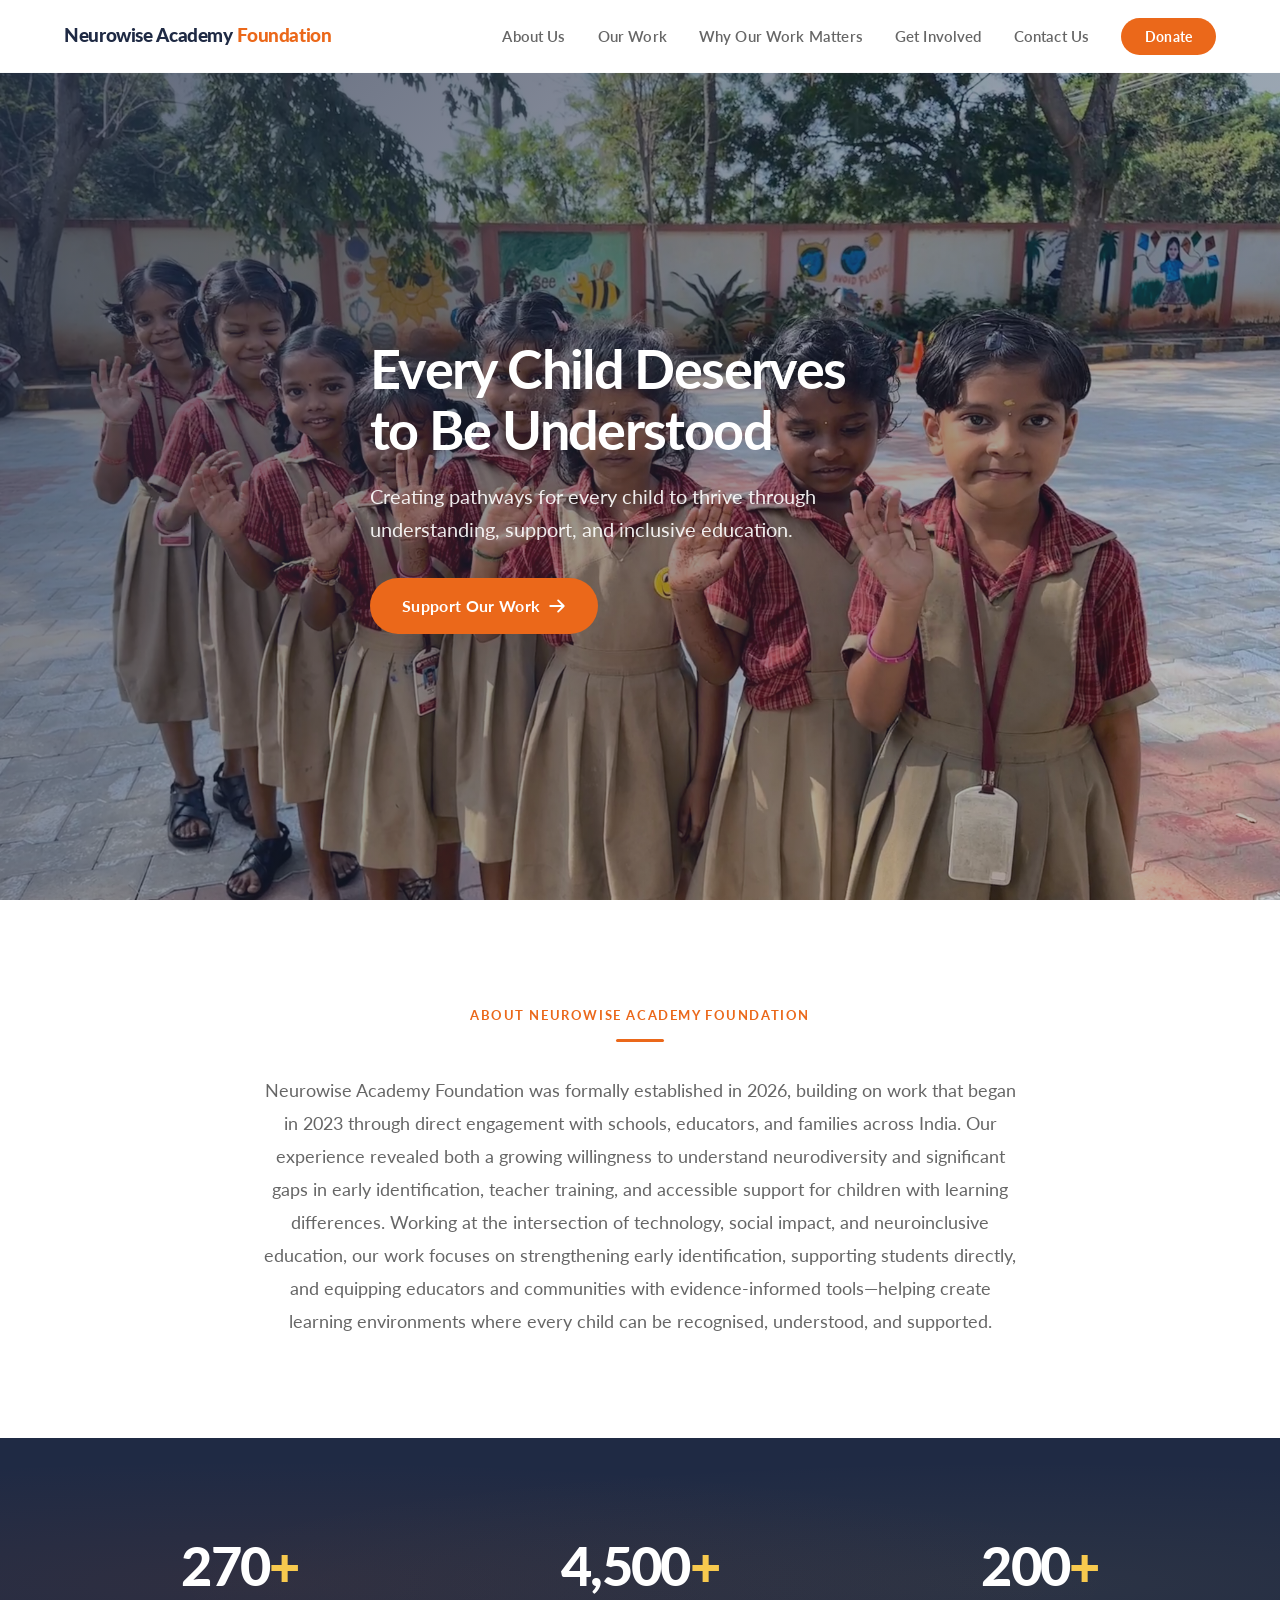
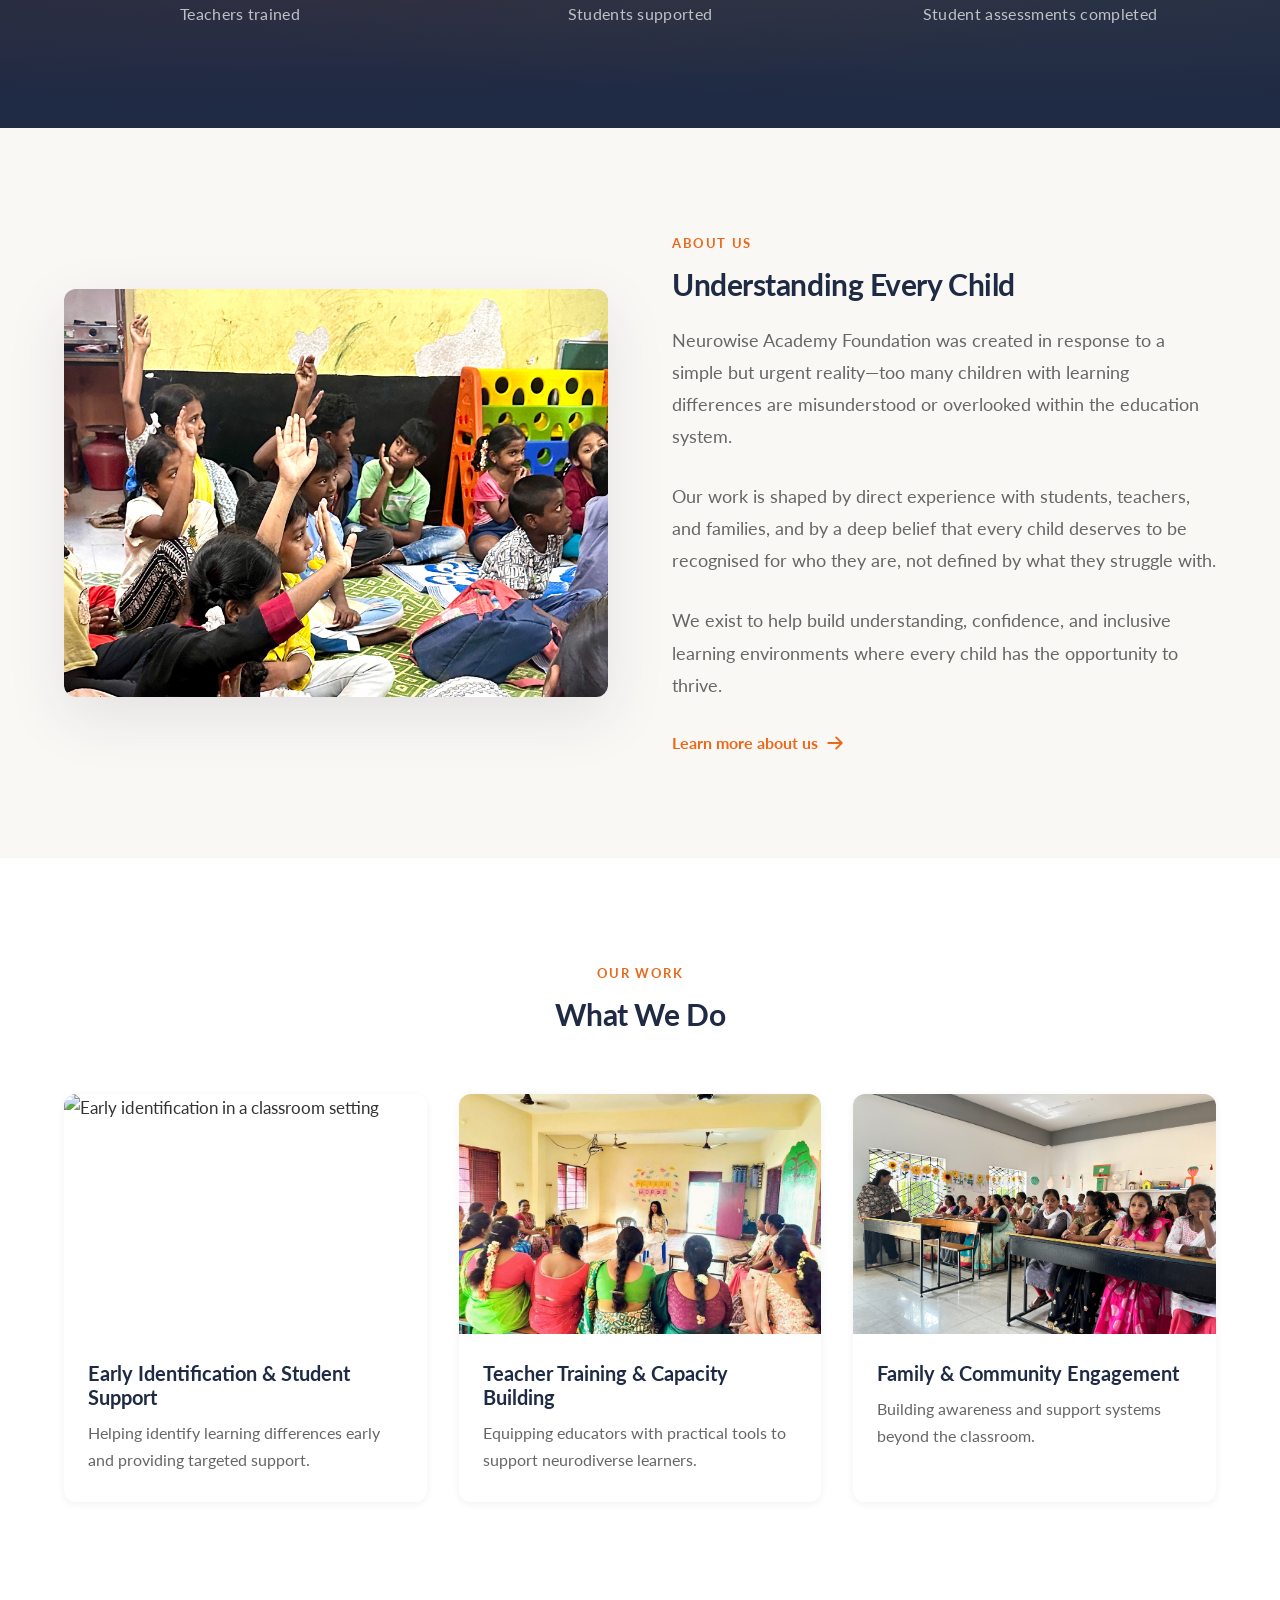
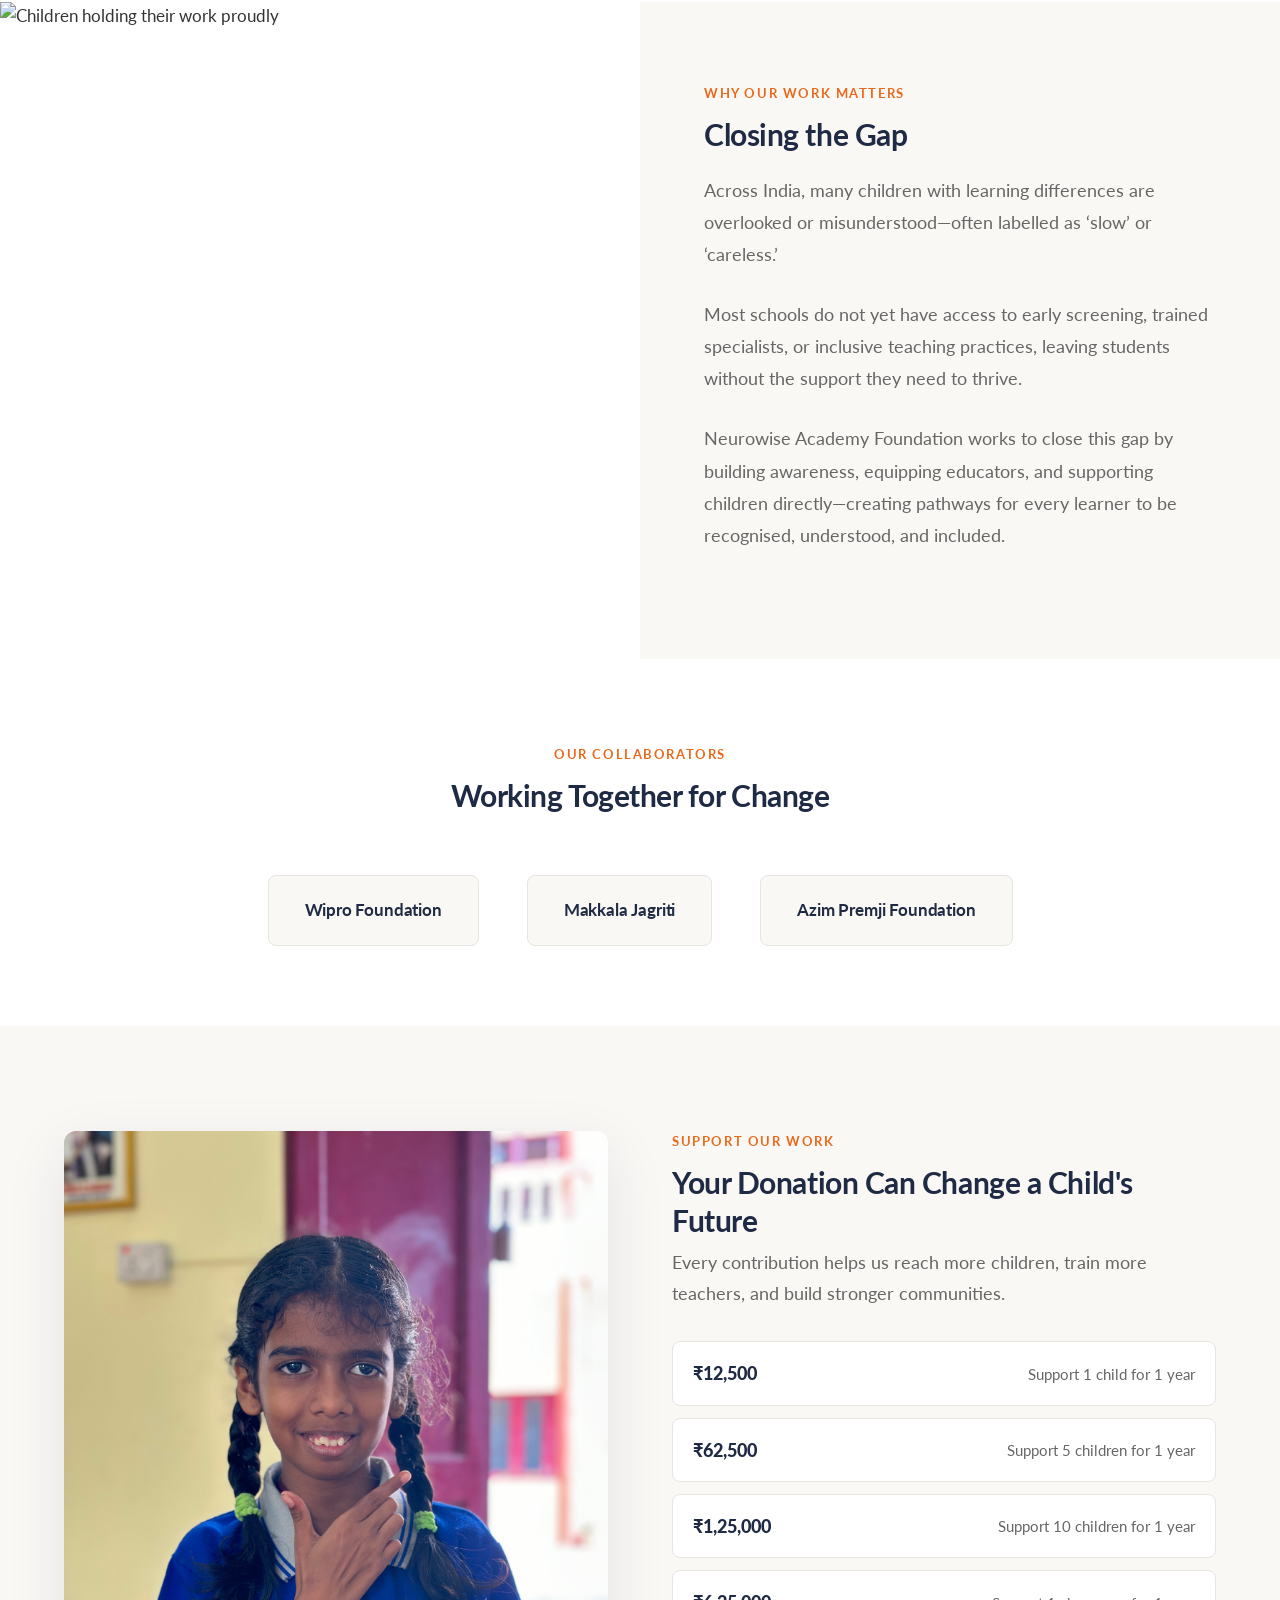
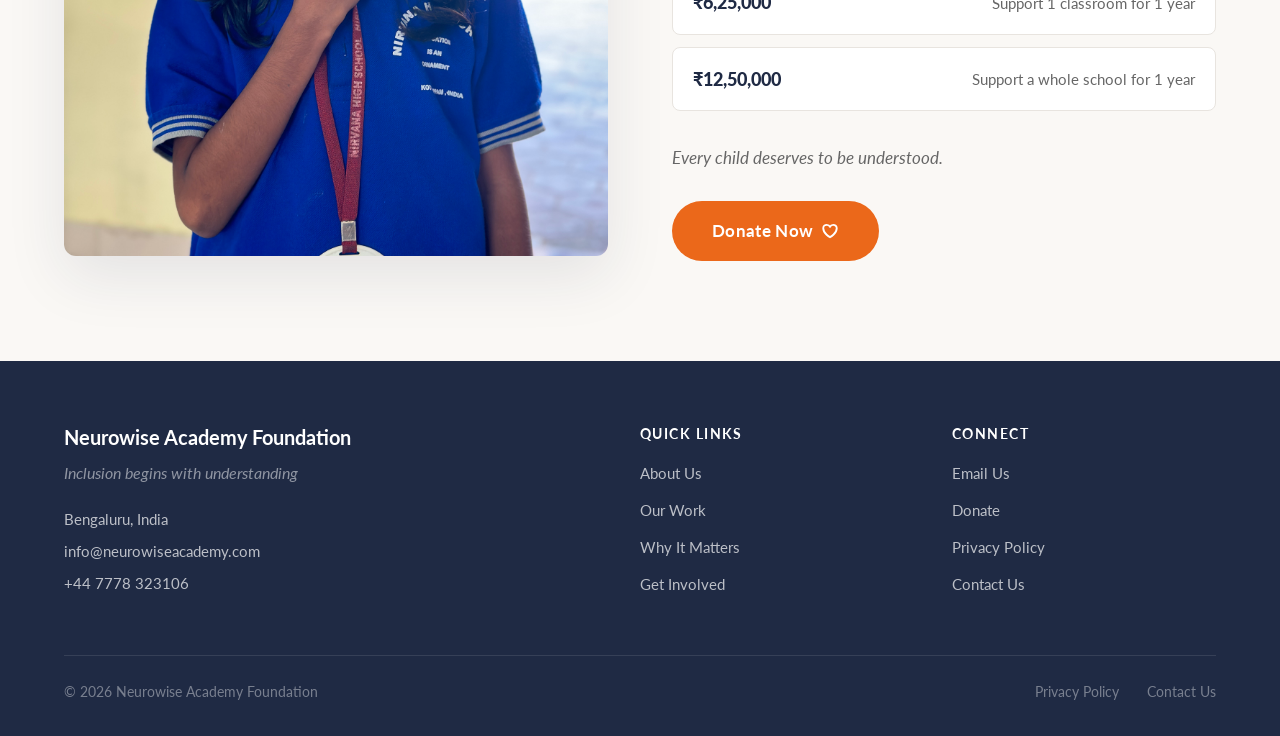
==== index.html @ 4b3bfa68 "Replace Next.js with plain HTML/CSS/JS website Complete rebuild with static HTML, responsive design," ====
<!DOCTYPE html>
<html lang="en">
<head>
  <meta charset="UTF-8">
  <meta name="viewport" content="width=device-width, initial-scale=1.0">
  <title>Neurowise Academy Foundation — Every Child Deserves to Be Understood</title>
  <meta name="description" content="Neurowise Academy Foundation works at the intersection of technology, social impact, and neuroinclusive education to support neurodivergent learners in India.">
  <link rel="preconnect" href="https://fonts.googleapis.com">
  <link rel="preconnect" href="https://fonts.gstatic.com" crossorigin>
  <link href="https://fonts.googleapis.com/css2?family=Lato:ital,wght@0,300;0,400;0,700;0,900;1,400&display=swap" rel="stylesheet">
  <link rel="stylesheet" href="styles.css">
</head>
<body>

  <!-- NAVIGATION -->
  <nav class="navbar">
    <div class="container">
      <a href="index.html" class="nav-logo">Neurowise Academy <span>Foundation</span></a>
      <ul class="nav-links">
        <li><a href="about.html">About Us</a></li>
        <li><a href="#our-work">Our Work</a></li>
        <li><a href="#why-matters">Why Our Work Matters</a></li>
        <li><a href="#support">Get Involved</a></li>
        <li><a href="#footer">Contact Us</a></li>
        <li><a href="#support" class="nav-donate">Donate</a></li>
      </ul>
      <button class="nav-toggle" aria-label="Toggle menu">
        <span></span>
        <span></span>
        <span></span>
      </button>
    </div>
  </nav>

  <!-- MOBILE MENU -->
  <div class="mobile-menu">
    <a href="about.html">About Us</a>
    <a href="#our-work">Our Work</a>
    <a href="#why-matters">Why Our Work Matters</a>
    <a href="#support">Get Involved</a>
    <a href="#footer">Contact Us</a>
    <a href="#support" class="nav-donate">Donate</a>
  </div>

  <!-- HERO -->
  <section class="hero">
    <div class="hero-bg">
      <img src="images/hero-nirvana-school-wave.jpg" alt="Children at Nirvana School waving">
    </div>
    <div class="hero-overlay"></div>
    <div class="hero-content container">
      <h1>Every Child Deserves<br>to Be Understood</h1>
      <p>Creating pathways for every child to thrive through understanding, support, and inclusive education.</p>
      <a href="#support" class="hero-cta">
        Support Our Work
        <svg xmlns="http://www.w3.org/2000/svg" fill="none" viewBox="0 0 24 24" stroke-width="2.5" stroke="currentColor"><path stroke-linecap="round" stroke-linejoin="round" d="M13.5 4.5L21 12m0 0l-7.5 7.5M21 12H3"/></svg>
      </a>
    </div>
  </section>

  <!-- INTRO -->
  <section class="intro">
    <div class="container reveal">
      <span class="section-label">About Neurowise Academy Foundation</span>
      <div class="intro-line"></div>
      <p class="section-text">Neurowise Academy Foundation was formally established in 2026, building on work that began in 2023 through direct engagement with schools, educators, and families across India. Our experience revealed both a growing willingness to understand neurodiversity and significant gaps in early identification, teacher training, and accessible support for children with learning differences. Working at the intersection of technology, social impact, and neuroinclusive education, our work focuses on strengthening early identification, supporting students directly, and equipping educators and communities with evidence-informed tools&mdash;helping create learning environments where every child can be recognised, understood, and supported.</p>
    </div>
  </section>

  <!-- IMPACT STATS -->
  <section class="impact">
    <div class="container">
      <div class="impact-grid">
        <div class="impact-stat reveal">
          <div class="impact-number"><span class="counter" data-target="270">0</span><span class="counter-suffix">+</span></div>
          <div class="impact-label">Teachers trained</div>
        </div>
        <div class="impact-stat reveal reveal-delay-1">
          <div class="impact-number"><span class="counter" data-target="4500">0</span><span class="counter-suffix">+</span></div>
          <div class="impact-label">Students supported</div>
        </div>
        <div class="impact-stat reveal reveal-delay-2">
          <div class="impact-number"><span class="counter" data-target="200">0</span><span class="counter-suffix">+</span></div>
          <div class="impact-label">Student assessments completed</div>
        </div>
      </div>
    </div>
  </section>

  <!-- ABOUT US -->
  <section class="about-split" id="about">
    <div class="container">
      <div class="about-grid">
        <div class="about-image reveal">
          <img src="images/about-us-teacher-student.jpg" alt="Teacher working with a student">
        </div>
        <div class="about-text reveal reveal-delay-1">
          <span class="section-label">About Us</span>
          <h2 class="section-title">Understanding Every Child</h2>
          <p class="section-text">Neurowise Academy Foundation was created in response to a simple but urgent reality&mdash;too many children with learning differences are misunderstood or overlooked within the education system.</p>
          <p class="section-text">Our work is shaped by direct experience with students, teachers, and families, and by a deep belief that every child deserves to be recognised for who they are, not defined by what they struggle with.</p>
          <p class="section-text">We exist to help build understanding, confidence, and inclusive learning environments where every child has the opportunity to thrive.</p>
          <a href="about.html" class="btn-secondary">
            Learn more about us
            <svg xmlns="http://www.w3.org/2000/svg" fill="none" viewBox="0 0 24 24" stroke-width="2.5" stroke="currentColor"><path stroke-linecap="round" stroke-linejoin="round" d="M13.5 4.5L21 12m0 0l-7.5 7.5M21 12H3"/></svg>
          </a>
        </div>
      </div>
    </div>
  </section>

  <!-- OUR WORK -->
  <section class="our-work" id="our-work">
    <div class="container">
      <div class="section-header reveal">
        <span class="section-label">Our Work</span>
        <h2 class="section-title">What We Do</h2>
      </div>
      <div class="work-grid">
        <div class="work-card reveal">
          <div class="work-card-image">
            <img src="images/early-identification-classroom.jpg" alt="Early identification in a classroom setting">
          </div>
          <div class="work-card-body">
            <h3>Early Identification &amp; Student Support</h3>
            <p>Helping identify learning differences early and providing targeted support.</p>
          </div>
        </div>
        <div class="work-card reveal reveal-delay-1">
          <div class="work-card-image">
            <img src="images/teacher-training-session.jpg" alt="Teacher training session">
          </div>
          <div class="work-card-body">
            <h3>Teacher Training &amp; Capacity Building</h3>
            <p>Equipping educators with practical tools to support neurodiverse learners.</p>
          </div>
        </div>
        <div class="work-card reveal reveal-delay-2">
          <div class="work-card-image">
            <img src="images/community-engagement-parents.jpg" alt="Community engagement with parents">
          </div>
          <div class="work-card-body">
            <h3>Family &amp; Community Engagement</h3>
            <p>Building awareness and support systems beyond the classroom.</p>
          </div>
        </div>
      </div>
    </div>
  </section>

  <!-- WHY OUR WORK MATTERS -->
  <section class="why-matters" id="why-matters">
    <div class="why-matters-inner">
      <div class="why-matters-image reveal">
        <img src="images/children-holding-work.JPG" alt="Children holding their work proudly">
      </div>
      <div class="why-matters-content reveal reveal-delay-1">
        <span class="section-label">Why Our Work Matters</span>
        <h2 class="section-title">Closing the Gap</h2>
        <p class="section-text">Across India, many children with learning differences are overlooked or misunderstood&mdash;often labelled as &lsquo;slow&rsquo; or &lsquo;careless.&rsquo;</p>
        <p class="section-text">Most schools do not yet have access to early screening, trained specialists, or inclusive teaching practices, leaving students without the support they need to thrive.</p>
        <p class="section-text">Neurowise Academy Foundation works to close this gap by building awareness, equipping educators, and supporting children directly&mdash;creating pathways for every learner to be recognised, understood, and included.</p>
      </div>
    </div>
  </section>

  <!-- COLLABORATORS -->
  <section class="collaborators">
    <div class="container">
      <div class="section-header reveal">
        <span class="section-label">Our Collaborators</span>
        <h2 class="section-title">Working Together for Change</h2>
      </div>
      <div class="collab-grid reveal">
        <div class="collab-item">Wipro Foundation</div>
        <div class="collab-item">Makkala Jagriti</div>
        <div class="collab-item">Azim Premji Foundation</div>
      </div>
    </div>
  </section>

  <!-- SUPPORT / DONATE -->
  <section class="support" id="support">
    <div class="container">
      <div class="support-grid">
        <div class="support-image reveal">
          <img src="images/smiling-child-portrait.jpg" alt="Smiling child portrait">
        </div>
        <div class="support-content reveal reveal-delay-1">
          <span class="section-label">Support Our Work</span>
          <h2 class="section-title">Your Donation Can Change a Child's Future</h2>
          <p class="support-intro">Every contribution helps us reach more children, train more teachers, and build stronger communities.</p>
          <div class="donation-tiers">
            <div class="tier">
              <span class="tier-amount">&#8377;12,500</span>
              <span class="tier-desc">Support 1 child for 1 year</span>
            </div>
            <div class="tier">
              <span class="tier-amount">&#8377;62,500</span>
              <span class="tier-desc">Support 5 children for 1 year</span>
            </div>
            <div class="tier">
              <span class="tier-amount">&#8377;1,25,000</span>
              <span class="tier-desc">Support 10 children for 1 year</span>
            </div>
            <div class="tier">
              <span class="tier-amount">&#8377;6,25,000</span>
              <span class="tier-desc">Support 1 classroom for 1 year</span>
            </div>
            <div class="tier">
              <span class="tier-amount">&#8377;12,50,000</span>
              <span class="tier-desc">Support a whole school for 1 year</span>
            </div>
          </div>
          <p class="support-tagline">Every child deserves to be understood.</p>
          <a href="#" class="btn-donate">
            Donate Now
            <svg xmlns="http://www.w3.org/2000/svg" fill="none" viewBox="0 0 24 24" stroke-width="2.5" stroke="currentColor" width="18" height="18"><path stroke-linecap="round" stroke-linejoin="round" d="M21 8.25c0-2.485-2.099-4.5-4.688-4.5-1.935 0-3.597 1.126-4.312 2.733-.715-1.607-2.377-2.733-4.313-2.733C5.1 3.75 3 5.765 3 8.25c0 7.22 9 12 9 12s9-4.78 9-12z"/></svg>
          </a>
        </div>
      </div>
    </div>
  </section>

  <!-- FOOTER -->
  <footer class="footer" id="footer">
    <div class="container">
      <div class="footer-grid">
        <div class="footer-brand">
          <h3>Neurowise Academy Foundation</h3>
          <p class="footer-tagline">Inclusion begins with understanding</p>
          <div class="footer-contact">
            <p>Bengaluru, India</p>
            <p><a href="mailto:info@neurowiseacademy.com">info@neurowiseacademy.com</a></p>
            <p><a href="tel:+447778323106">+44 7778 323106</a></p>
          </div>
        </div>
        <div>
          <h4 class="footer-heading">Quick Links</h4>
          <ul class="footer-links">
            <li><a href="about.html">About Us</a></li>
            <li><a href="#our-work">Our Work</a></li>
            <li><a href="#why-matters">Why It Matters</a></li>
            <li><a href="#support">Get Involved</a></li>
          </ul>
        </div>
        <div>
          <h4 class="footer-heading">Connect</h4>
          <ul class="footer-links">
            <li><a href="mailto:info@neurowiseacademy.com">Email Us</a></li>
            <li><a href="#support">Donate</a></li>
            <li><a href="#">Privacy Policy</a></li>
            <li><a href="#footer">Contact Us</a></li>
          </ul>
        </div>
      </div>
      <div class="footer-bottom">
        <span>&copy; 2026 Neurowise Academy Foundation</span>
        <div class="footer-legal">
          <a href="#">Privacy Policy</a>
          <a href="#footer">Contact Us</a>
        </div>
      </div>
    </div>
  </footer>

  <script src="script.js"></script>
</body>
</html>
---- styles.css ----
/* ===== RESET & BASE ===== */
*, *::before, *::after {
  margin: 0;
  padding: 0;
  box-sizing: border-box;
}

:root {
  --orange: #eb681a;
  --orange-hover: #d45a10;
  --gold: #f7c94e;
  --navy: #1f2a44;
  --text: #333333;
  --text-light: #666666;
  --bg: #ffffff;
  --bg-warm: #faf8f5;
  --bg-navy: #1f2a44;
  --border: #e8e4df;
  --shadow-sm: 0 2px 8px rgba(31, 42, 68, 0.06);
  --shadow-md: 0 8px 30px rgba(31, 42, 68, 0.08);
  --shadow-lg: 0 20px 60px rgba(31, 42, 68, 0.1);
  --radius: 12px;
  --radius-sm: 8px;
  --transition: 0.3s cubic-bezier(0.4, 0, 0.2, 1);
}

html {
  scroll-behavior: smooth;
  font-size: 17px;
}

body {
  font-family: 'Lato', sans-serif;
  color: var(--text);
  background: var(--bg);
  line-height: 1.7;
  overflow-x: hidden;
  -webkit-font-smoothing: antialiased;
}

img {
  max-width: 100%;
  height: auto;
  display: block;
}

a {
  color: inherit;
  text-decoration: none;
}

h1, h2, h3, h4 {
  line-height: 1.25;
  font-weight: 700;
  color: var(--navy);
}

h1 { font-size: 2.6rem; letter-spacing: -0.02em; }
h2 { font-size: 1.76rem; letter-spacing: -0.015em; }
h3 { font-size: 1.24rem; }

.container {
  max-width: 1200px;
  margin: 0 auto;
  padding: 0 24px;
}

/* ===== REVEAL ANIMATIONS ===== */
.reveal {
  opacity: 0;
  transform: translateY(32px);
  transition: opacity 0.7s cubic-bezier(0.4, 0, 0.2, 1), transform 0.7s cubic-bezier(0.4, 0, 0.2, 1);
}

.reveal.visible {
  opacity: 1;
  transform: translateY(0);
}

.reveal-delay-1 { transition-delay: 0.1s; }
.reveal-delay-2 { transition-delay: 0.2s; }
.reveal-delay-3 { transition-delay: 0.3s; }

/* ===== NAVIGATION ===== */
.navbar {
  position: fixed;
  top: 0;
  left: 0;
  right: 0;
  z-index: 1000;
  background: rgba(255, 255, 255, 0.95);
  backdrop-filter: blur(12px);
  -webkit-backdrop-filter: blur(12px);
  border-bottom: 1px solid transparent;
  transition: border-color var(--transition), box-shadow var(--transition);
}

.navbar.scrolled {
  border-bottom-color: var(--border);
  box-shadow: var(--shadow-sm);
}

.navbar .container {
  display: flex;
  align-items: center;
  justify-content: space-between;
  height: 72px;
}

.nav-logo {
  font-size: 1.1rem;
  font-weight: 900;
  color: var(--navy);
  letter-spacing: -0.02em;
  white-space: nowrap;
}

.nav-logo span {
  color: var(--orange);
}

.nav-links {
  display: flex;
  align-items: center;
  gap: 32px;
  list-style: none;
}

.nav-links a {
  font-size: 0.88rem;
  font-weight: 600;
  color: var(--text-light);
  transition: color var(--transition);
  position: relative;
  letter-spacing: 0.01em;
}

.nav-links a::after {
  content: '';
  position: absolute;
  bottom: -4px;
  left: 0;
  width: 0;
  height: 2px;
  background: var(--orange);
  transition: width var(--transition);
}

.nav-links a:hover {
  color: var(--navy);
}

.nav-links a:hover::after {
  width: 100%;
}

.nav-donate {
  background: var(--orange);
  color: #fff !important;
  padding: 10px 24px;
  border-radius: 50px;
  font-weight: 700 !important;
  font-size: 0.85rem !important;
  letter-spacing: 0.03em;
  transition: background var(--transition), transform var(--transition) !important;
}

.nav-donate:hover {
  background: var(--orange-hover);
  transform: translateY(-1px);
  color: #fff !important;
}

.nav-donate::after {
  display: none !important;
}

/* Mobile menu button */
.nav-toggle {
  display: none;
  background: none;
  border: none;
  cursor: pointer;
  padding: 8px;
  flex-direction: column;
  gap: 5px;
}

.nav-toggle span {
  display: block;
  width: 24px;
  height: 2px;
  background: var(--navy);
  border-radius: 2px;
  transition: transform var(--transition), opacity var(--transition);
}

.nav-toggle.active span:nth-child(1) {
  transform: rotate(45deg) translate(5px, 5px);
}

.nav-toggle.active span:nth-child(2) {
  opacity: 0;
}

.nav-toggle.active span:nth-child(3) {
  transform: rotate(-45deg) translate(5px, -5px);
}

/* ===== HERO SECTION ===== */
.hero {
  position: relative;
  height: 92vh;
  min-height: 560px;
  max-height: 900px;
  display: flex;
  align-items: center;
  overflow: hidden;
  margin-top: 72px;
}

.hero-bg {
  position: absolute;
  inset: 0;
  z-index: 0;
}

.hero-bg img {
  width: 100%;
  height: 100%;
  object-fit: cover;
}

.hero-overlay {
  position: absolute;
  inset: 0;
  background: linear-gradient(
    135deg,
    rgba(31, 42, 68, 0.72) 0%,
    rgba(31, 42, 68, 0.45) 50%,
    rgba(31, 42, 68, 0.25) 100%
  );
  z-index: 1;
}

.hero-content {
  position: relative;
  z-index: 2;
  max-width: 680px;
  padding-left: 24px;
}

.hero-content h1 {
  color: #fff;
  font-size: 3.2rem;
  line-height: 1.12;
  margin-bottom: 20px;
  letter-spacing: -0.03em;
}

.hero-content p {
  color: rgba(255, 255, 255, 0.9);
  font-size: 1.18rem;
  line-height: 1.65;
  max-width: 540px;
  margin-bottom: 32px;
}

.hero-cta {
  display: inline-flex;
  align-items: center;
  gap: 8px;
  background: var(--orange);
  color: #fff;
  padding: 14px 32px;
  border-radius: 50px;
  font-weight: 700;
  font-size: 0.95rem;
  letter-spacing: 0.02em;
  transition: background var(--transition), transform var(--transition);
}

.hero-cta:hover {
  background: var(--orange-hover);
  transform: translateY(-2px);
}

.hero-cta svg {
  width: 18px;
  height: 18px;
  transition: transform var(--transition);
}

.hero-cta:hover svg {
  transform: translateX(3px);
}

/* ===== PAGE HERO (About etc.) ===== */
.page-hero {
  margin-top: 72px;
  padding: 100px 0 80px;
  background: var(--bg-warm);
  text-align: center;
  position: relative;
  overflow: hidden;
}

.page-hero::before {
  content: '';
  position: absolute;
  top: -50%;
  right: -20%;
  width: 600px;
  height: 600px;
  border-radius: 50%;
  background: radial-gradient(circle, rgba(235, 104, 26, 0.04) 0%, transparent 70%);
  pointer-events: none;
}

.page-hero h1 {
  margin-bottom: 16px;
}

.page-hero p {
  max-width: 640px;
  margin: 0 auto;
  color: var(--text-light);
  font-size: 1.12rem;
  line-height: 1.7;
}

/* ===== SECTION STYLES ===== */
section {
  padding: 100px 0;
}

.section-label {
  display: inline-block;
  font-size: 0.78rem;
  font-weight: 700;
  letter-spacing: 0.12em;
  text-transform: uppercase;
  color: var(--orange);
  margin-bottom: 12px;
}

.section-title {
  margin-bottom: 20px;
}

.section-text {
  color: var(--text-light);
  font-size: 1.05rem;
  line-height: 1.8;
  max-width: 680px;
}

.section-text.centered {
  margin: 0 auto;
  text-align: center;
}

.section-header {
  text-align: center;
  margin-bottom: 60px;
}

/* ===== INTRO SECTION ===== */
.intro {
  background: var(--bg);
}

.intro .container {
  max-width: 800px;
  text-align: center;
}

.intro .section-text {
  max-width: 800px;
  margin: 0 auto;
  font-size: 1.08rem;
}

/* Decorative line */
.intro-line {
  width: 48px;
  height: 3px;
  background: var(--orange);
  border-radius: 2px;
  margin: 0 auto 32px;
}

/* ===== IMPACT STATS ===== */
.impact {
  background: var(--navy);
  padding: 80px 0;
  position: relative;
  overflow: hidden;
}

.impact::before {
  content: '';
  position: absolute;
  top: 0;
  left: 0;
  right: 0;
  bottom: 0;
  background: radial-gradient(ellipse at 20% 50%, rgba(235, 104, 26, 0.08) 0%, transparent 60%),
              radial-gradient(ellipse at 80% 50%, rgba(247, 201, 78, 0.06) 0%, transparent 60%);
  pointer-events: none;
}

.impact-grid {
  display: grid;
  grid-template-columns: repeat(3, 1fr);
  gap: 48px;
  text-align: center;
  position: relative;
  z-index: 1;
}

.impact-stat {
  padding: 20px;
}

.impact-number {
  font-size: 3.2rem;
  font-weight: 900;
  color: #fff;
  letter-spacing: -0.03em;
  margin-bottom: 8px;
  line-height: 1;
}

.impact-number .counter-suffix {
  color: var(--gold);
}

.impact-label {
  font-size: 0.95rem;
  color: rgba(255, 255, 255, 0.7);
  font-weight: 400;
  letter-spacing: 0.02em;
}

/* ===== ABOUT SECTION (split) ===== */
.about-split {
  background: var(--bg-warm);
}

.about-grid {
  display: grid;
  grid-template-columns: 1fr 1fr;
  gap: 64px;
  align-items: center;
}

.about-image {
  border-radius: var(--radius);
  overflow: hidden;
  box-shadow: var(--shadow-lg);
  position: relative;
}

.about-image img {
  width: 100%;
  height: 100%;
  object-fit: cover;
  aspect-ratio: 4/3;
}

.about-image::after {
  content: '';
  position: absolute;
  bottom: -8px;
  right: -8px;
  width: 100%;
  height: 100%;
  border: 2px solid var(--orange);
  border-radius: var(--radius);
  z-index: -1;
  opacity: 0.3;
}

.about-text .section-text {
  margin-bottom: 28px;
}

.btn-secondary {
  display: inline-flex;
  align-items: center;
  gap: 8px;
  color: var(--orange);
  font-weight: 700;
  font-size: 0.95rem;
  transition: gap var(--transition);
}

.btn-secondary:hover {
  gap: 12px;
}

.btn-secondary svg {
  width: 18px;
  height: 18px;
}

/* ===== OUR WORK CARDS ===== */
.our-work {
  background: var(--bg);
}

.work-grid {
  display: grid;
  grid-template-columns: repeat(3, 1fr);
  gap: 32px;
}

.work-card {
  border-radius: var(--radius);
  overflow: hidden;
  background: var(--bg);
  box-shadow: var(--shadow-sm);
  transition: transform var(--transition), box-shadow var(--transition);
}

.work-card:hover {
  transform: translateY(-6px);
  box-shadow: var(--shadow-lg);
}

.work-card-image {
  height: 240px;
  overflow: hidden;
}

.work-card-image img {
  width: 100%;
  height: 100%;
  object-fit: cover;
  transition: transform 0.5s cubic-bezier(0.4, 0, 0.2, 1);
}

.work-card:hover .work-card-image img {
  transform: scale(1.05);
}

.work-card-body {
  padding: 28px 24px;
}

.work-card-body h3 {
  margin-bottom: 10px;
  font-size: 1.15rem;
}

.work-card-body p {
  color: var(--text-light);
  font-size: 0.95rem;
  line-height: 1.65;
}

/* ===== WHY OUR WORK MATTERS ===== */
.why-matters {
  position: relative;
  overflow: hidden;
  padding: 0;
}

.why-matters-inner {
  display: grid;
  grid-template-columns: 1fr 1fr;
  min-height: 520px;
}

.why-matters-image {
  position: relative;
  overflow: hidden;
}

.why-matters-image img {
  width: 100%;
  height: 100%;
  object-fit: cover;
}

.why-matters-content {
  display: flex;
  flex-direction: column;
  justify-content: center;
  padding: 80px 64px;
  background: var(--bg-warm);
}

.why-matters-content .section-text {
  margin-bottom: 28px;
}

/* ===== COLLABORATORS ===== */
.collaborators {
  background: var(--bg);
  padding: 80px 0;
}

.collab-grid {
  display: flex;
  align-items: center;
  justify-content: center;
  gap: 48px;
  flex-wrap: wrap;
}

.collab-item {
  padding: 20px 36px;
  background: var(--bg-warm);
  border-radius: var(--radius-sm);
  border: 1px solid var(--border);
  font-size: 1rem;
  font-weight: 700;
  color: var(--navy);
  letter-spacing: -0.01em;
  transition: border-color var(--transition), box-shadow var(--transition);
}

.collab-item:hover {
  border-color: var(--orange);
  box-shadow: var(--shadow-sm);
}

/* ===== SUPPORT / DONATE ===== */
.support {
  background: var(--bg-warm);
  position: relative;
  overflow: hidden;
}

.support-grid {
  display: grid;
  grid-template-columns: 1fr 1fr;
  gap: 64px;
  align-items: center;
}

.support-image {
  border-radius: var(--radius);
  overflow: hidden;
  box-shadow: var(--shadow-lg);
}

.support-image img {
  width: 100%;
  aspect-ratio: 3/4;
  object-fit: cover;
}

.support-content h2 {
  margin-bottom: 8px;
}

.support-intro {
  color: var(--text-light);
  font-size: 1.08rem;
  margin-bottom: 32px;
  line-height: 1.7;
}

.donation-tiers {
  display: flex;
  flex-direction: column;
  gap: 12px;
  margin-bottom: 32px;
}

.tier {
  display: flex;
  align-items: center;
  justify-content: space-between;
  padding: 16px 20px;
  background: var(--bg);
  border-radius: var(--radius-sm);
  border: 1px solid var(--border);
  transition: border-color var(--transition), transform var(--transition);
}

.tier:hover {
  border-color: var(--orange);
  transform: translateX(4px);
}

.tier-amount {
  font-weight: 900;
  color: var(--navy);
  font-size: 1.05rem;
}

.tier-desc {
  color: var(--text-light);
  font-size: 0.9rem;
}

.support-tagline {
  font-style: italic;
  color: var(--text-light);
  margin-bottom: 28px;
  font-size: 1.02rem;
}

.btn-donate {
  display: inline-flex;
  align-items: center;
  gap: 8px;
  background: var(--orange);
  color: #fff;
  padding: 16px 40px;
  border-radius: 50px;
  font-weight: 700;
  font-size: 1rem;
  letter-spacing: 0.02em;
  border: none;
  cursor: pointer;
  transition: background var(--transition), transform var(--transition), box-shadow var(--transition);
}

.btn-donate:hover {
  background: var(--orange-hover);
  transform: translateY(-2px);
  box-shadow: 0 8px 24px rgba(235, 104, 26, 0.3);
}

/* ===== FOOTER ===== */
.footer {
  background: var(--navy);
  padding: 64px 0 32px;
  color: rgba(255, 255, 255, 0.7);
}

.footer-grid {
  display: grid;
  grid-template-columns: 2fr 1fr 1fr;
  gap: 48px;
  margin-bottom: 48px;
}

.footer-brand h3 {
  color: #fff;
  font-size: 1.2rem;
  margin-bottom: 8px;
}

.footer-tagline {
  font-style: italic;
  font-size: 0.95rem;
  margin-bottom: 20px;
  color: rgba(255, 255, 255, 0.5);
}

.footer-contact p {
  font-size: 0.9rem;
  margin-bottom: 6px;
}

.footer-contact a {
  transition: color var(--transition);
}

.footer-contact a:hover {
  color: var(--gold);
}

.footer-heading {
  color: #fff;
  font-size: 0.85rem;
  font-weight: 700;
  text-transform: uppercase;
  letter-spacing: 0.1em;
  margin-bottom: 16px;
}

.footer-links {
  list-style: none;
}

.footer-links li {
  margin-bottom: 8px;
}

.footer-links a {
  font-size: 0.9rem;
  transition: color var(--transition);
}

.footer-links a:hover {
  color: var(--gold);
}

.footer-bottom {
  border-top: 1px solid rgba(255, 255, 255, 0.1);
  padding-top: 24px;
  display: flex;
  justify-content: space-between;
  align-items: center;
  font-size: 0.82rem;
  color: rgba(255, 255, 255, 0.4);
}

.footer-legal a {
  margin-left: 24px;
  transition: color var(--transition);
}

.footer-legal a:hover {
  color: var(--gold);
}

/* ===== ABOUT PAGE: OUR STORY ===== */
.our-story {
  background: var(--bg);
}

.story-content {
  max-width: 760px;
  margin: 0 auto;
}

.story-content p {
  color: var(--text-light);
  font-size: 1.05rem;
  line-height: 1.85;
  margin-bottom: 20px;
}

.story-content .story-highlight {
  font-size: 1.18rem;
  font-weight: 700;
  color: var(--navy);
  font-style: italic;
  border-left: 3px solid var(--orange);
  padding-left: 20px;
  margin: 36px 0;
}

/* ===== MISSION & VISION ===== */
.mission-vision {
  background: var(--bg-warm);
}

.mv-grid {
  display: grid;
  grid-template-columns: 1fr 1fr;
  gap: 48px;
}

.mv-card {
  padding: 48px 40px;
  background: var(--bg);
  border-radius: var(--radius);
  box-shadow: var(--shadow-sm);
  position: relative;
  overflow: hidden;
}

.mv-card::before {
  content: '';
  position: absolute;
  top: 0;
  left: 0;
  right: 0;
  height: 4px;
}

.mv-card.vision::before {
  background: var(--orange);
}

.mv-card.mission::before {
  background: var(--gold);
}

.mv-card h3 {
  margin-bottom: 16px;
  font-size: 1.3rem;
}

.mv-card p {
  color: var(--text-light);
  font-size: 1rem;
  line-height: 1.75;
}

/* ===== TEAM ===== */
.team {
  background: var(--bg);
}

.team-grid {
  display: grid;
  grid-template-columns: repeat(3, 1fr);
  gap: 40px;
}

.team-card {
  text-align: center;
}

.team-photo {
  width: 200px;
  height: 200px;
  border-radius: 50%;
  overflow: hidden;
  margin: 0 auto 24px;
  box-shadow: var(--shadow-md);
  border: 4px solid var(--bg);
  outline: 2px solid var(--border);
  transition: outline-color var(--transition);
}

.team-card:hover .team-photo {
  outline-color: var(--orange);
}

.team-photo img {
  width: 100%;
  height: 100%;
  object-fit: cover;
}

.team-card h3 {
  margin-bottom: 4px;
  font-size: 1.15rem;
}

.team-role {
  color: var(--orange);
  font-weight: 700;
  font-size: 0.85rem;
  letter-spacing: 0.04em;
  text-transform: uppercase;
  margin-bottom: 12px;
}

.team-card p:last-child {
  color: var(--text-light);
  font-size: 0.92rem;
  max-width: 280px;
  margin: 0 auto;
  line-height: 1.6;
}

/* ===== GOVERNANCE ===== */
.governance {
  background: var(--bg-warm);
}

.governance-content {
  max-width: 760px;
  margin: 0 auto;
  text-align: center;
}

.governance-content > p {
  color: var(--text-light);
  font-size: 1.05rem;
  line-height: 1.8;
  margin-bottom: 32px;
}

.compliance-list {
  display: flex;
  flex-wrap: wrap;
  justify-content: center;
  gap: 16px;
  margin-bottom: 24px;
}

.compliance-tag {
  display: inline-flex;
  align-items: center;
  gap: 6px;
  padding: 10px 20px;
  background: var(--bg);
  border-radius: 50px;
  font-size: 0.88rem;
  font-weight: 600;
  color: var(--navy);
  border: 1px solid var(--border);
}

.compliance-tag svg {
  width: 16px;
  height: 16px;
  color: var(--orange);
}

.governance-note {
  color: var(--text-light);
  font-size: 0.92rem;
  font-style: italic;
}

/* ===== MOBILE NAV OVERLAY ===== */
.mobile-menu {
  display: none;
  position: fixed;
  inset: 0;
  top: 72px;
  background: rgba(255, 255, 255, 0.98);
  backdrop-filter: blur(16px);
  -webkit-backdrop-filter: blur(16px);
  z-index: 999;
  flex-direction: column;
  align-items: center;
  justify-content: center;
  gap: 28px;
  opacity: 0;
  pointer-events: none;
  transition: opacity 0.3s ease;
}

.mobile-menu.open {
  opacity: 1;
  pointer-events: all;
}

.mobile-menu a {
  font-size: 1.2rem;
  font-weight: 600;
  color: var(--navy);
  transition: color var(--transition);
}

.mobile-menu a:hover {
  color: var(--orange);
}

.mobile-menu .nav-donate {
  margin-top: 8px;
  padding: 14px 36px;
  font-size: 1rem !important;
}

/* ===== RESPONSIVE ===== */

/* Tablet */
@media (max-width: 1024px) {
  h1 { font-size: 2.2rem; }
  h2 { font-size: 1.5rem; }

  section { padding: 80px 0; }

  .nav-links { gap: 20px; }
  .nav-links a { font-size: 0.82rem; }

  .hero-content h1 { font-size: 2.6rem; }

  .about-grid,
  .support-grid {
    gap: 40px;
  }

  .work-grid {
    gap: 24px;
  }

  .work-card-image { height: 200px; }

  .why-matters-content { padding: 60px 40px; }

  .footer-grid { gap: 32px; }

  .mv-grid { gap: 32px; }
  .mv-card { padding: 36px 28px; }

  .team-photo { width: 170px; height: 170px; }
}

/* Tablet small */
@media (max-width: 880px) {
  .nav-links { display: none; }
  .nav-toggle { display: flex; }
  .mobile-menu { display: flex; }

  .hero { height: 75vh; min-height: 480px; }
  .hero-content h1 { font-size: 2.2rem; }
  .hero-content p { font-size: 1.05rem; }

  .about-grid {
    grid-template-columns: 1fr;
    gap: 32px;
  }

  .about-image { max-width: 500px; }

  .work-grid {
    grid-template-columns: 1fr 1fr;
  }

  .why-matters-inner {
    grid-template-columns: 1fr;
  }

  .why-matters-image { max-height: 360px; }
  .why-matters-content { padding: 48px 24px; }

  .support-grid {
    grid-template-columns: 1fr;
    gap: 40px;
  }

  .support-image { max-width: 400px; order: -1; }

  .footer-grid {
    grid-template-columns: 1fr 1fr;
  }

  .mv-grid {
    grid-template-columns: 1fr;
  }

  .team-grid {
    grid-template-columns: repeat(3, 1fr);
    gap: 24px;
  }
}

/* Mobile */
@media (max-width: 600px) {
  html { font-size: 16px; }

  h1 { font-size: 1.85rem; }
  h2 { font-size: 1.35rem; }
  h3 { font-size: 1.1rem; }

  section { padding: 60px 0; }

  .container { padding: 0 16px; }

  .navbar .container { height: 60px; }
  .hero { margin-top: 60px; height: 70vh; min-height: 420px; }
  .page-hero { margin-top: 60px; padding: 72px 0 56px; }
  .mobile-menu { top: 60px; }

  .nav-logo { font-size: 0.95rem; }

  .hero-content h1 { font-size: 1.9rem; }
  .hero-content p { font-size: 0.98rem; }

  .impact { padding: 60px 0; }
  .impact-grid {
    grid-template-columns: 1fr;
    gap: 32px;
  }

  .impact-number { font-size: 2.6rem; }

  .work-grid {
    grid-template-columns: 1fr;
    max-width: 440px;
    margin: 0 auto;
  }

  .collab-grid {
    flex-direction: column;
    gap: 16px;
  }

  .collab-item { width: 100%; text-align: center; }

  .tier {
    flex-direction: column;
    align-items: flex-start;
    gap: 4px;
  }

  .footer-grid {
    grid-template-columns: 1fr;
    gap: 32px;
  }

  .footer-bottom {
    flex-direction: column;
    gap: 12px;
    text-align: center;
  }

  .footer-legal a { margin-left: 0; margin-right: 16px; }

  .team-grid {
    grid-template-columns: 1fr;
    gap: 40px;
  }

  .team-photo { width: 160px; height: 160px; }

  .compliance-list {
    flex-direction: column;
    align-items: center;
  }

  .page-hero h1 { font-size: 1.8rem; }
}
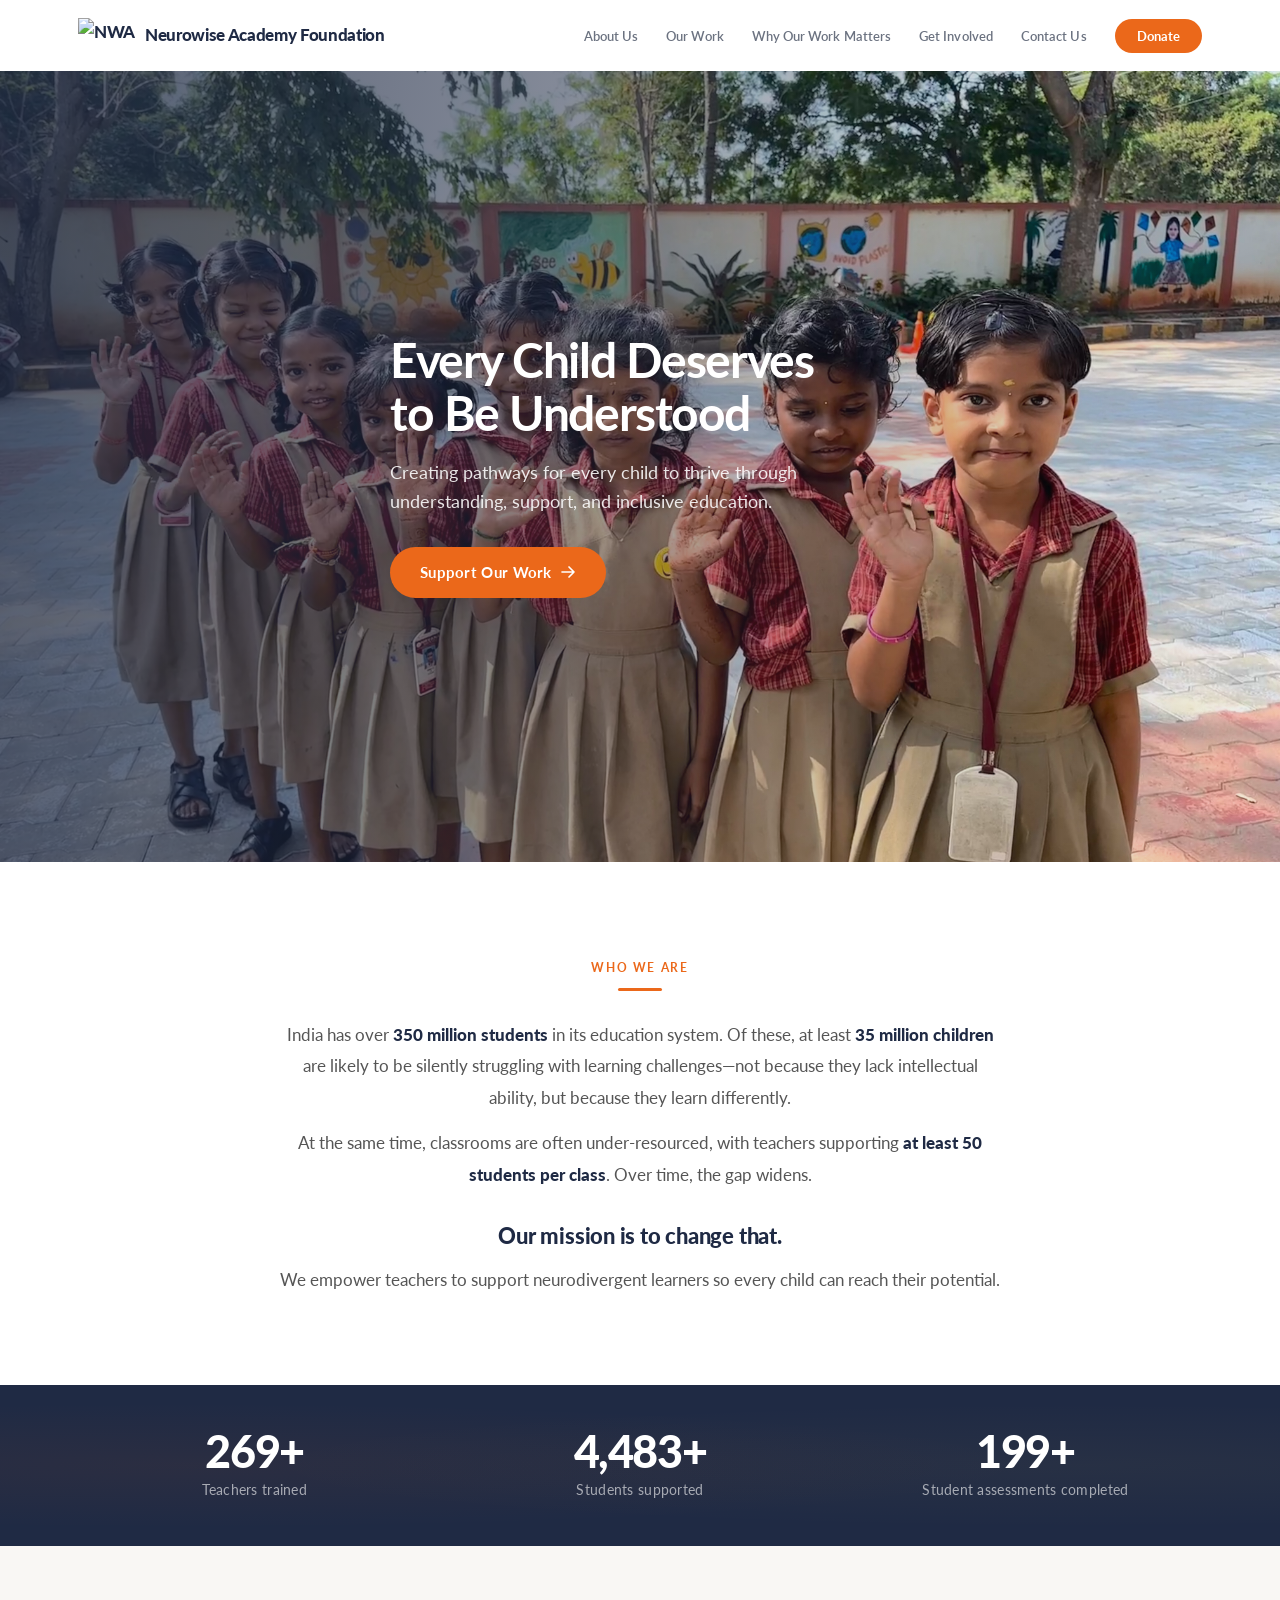
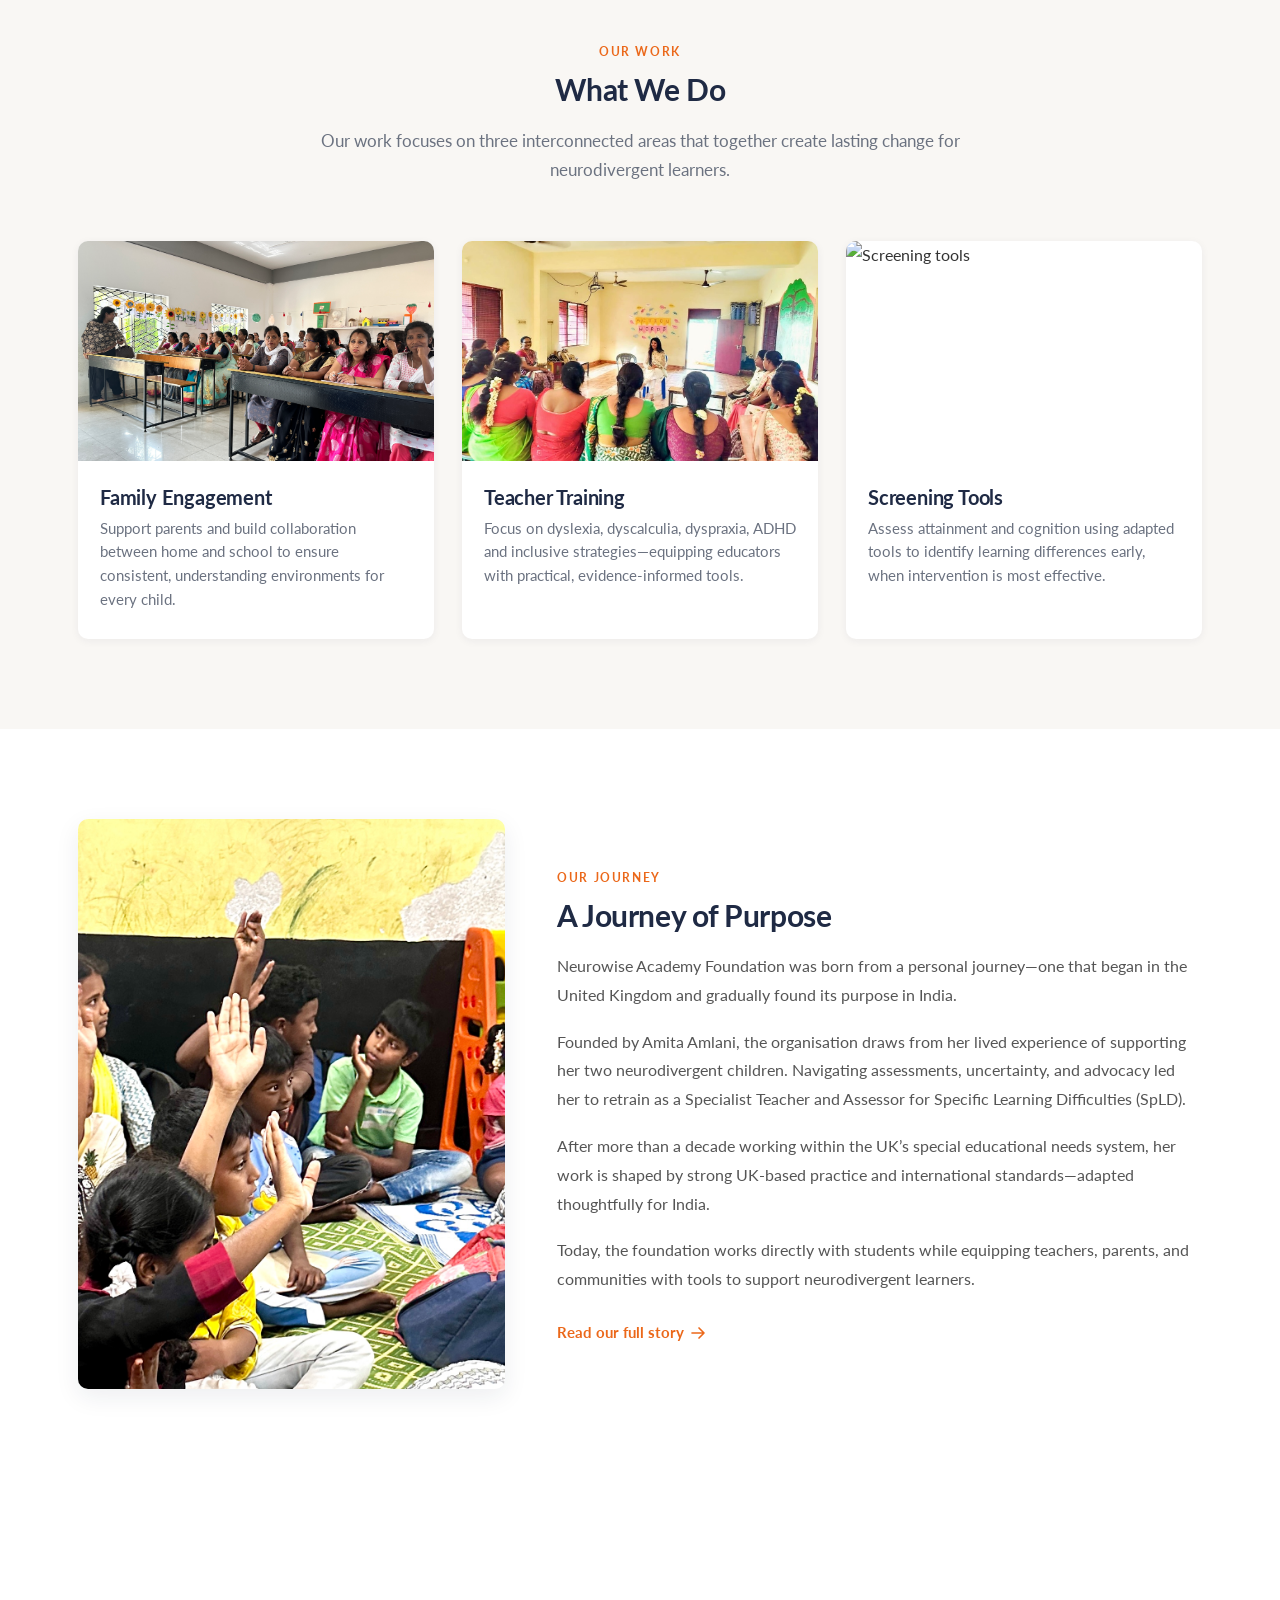
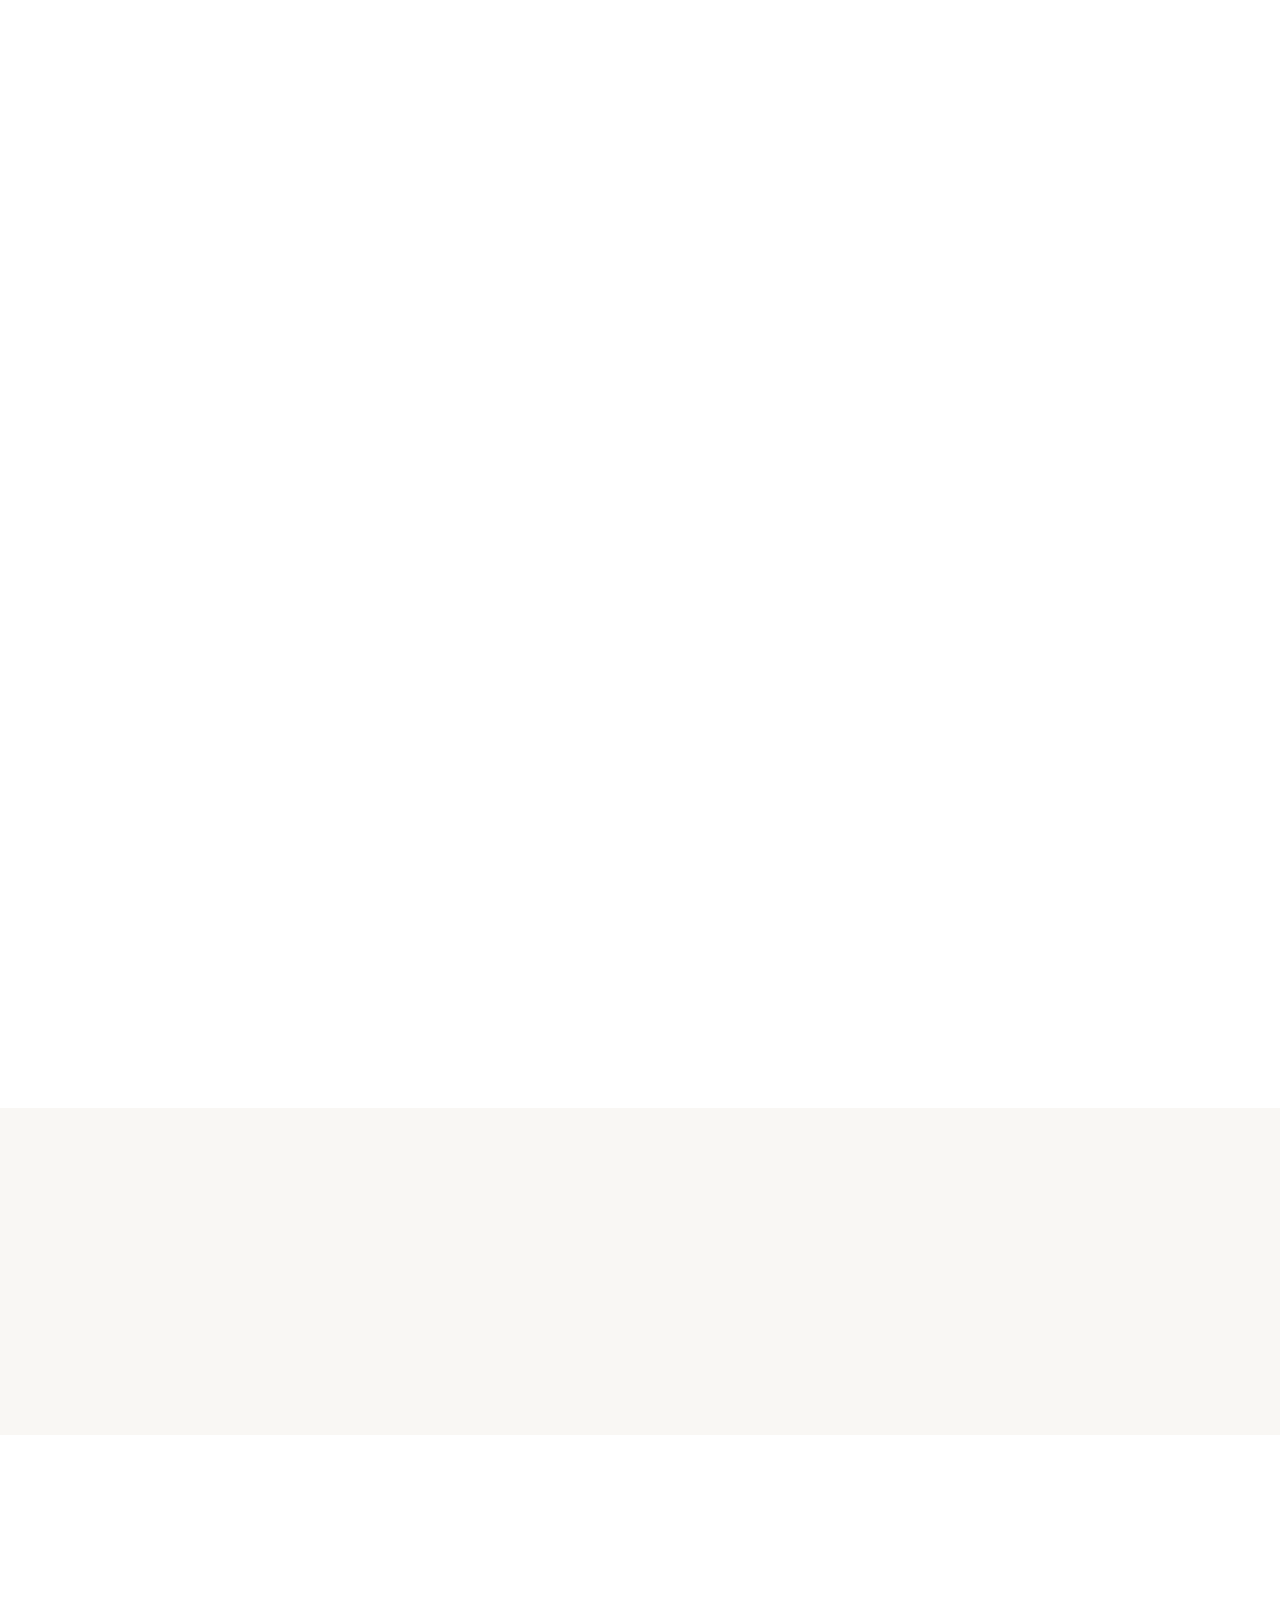
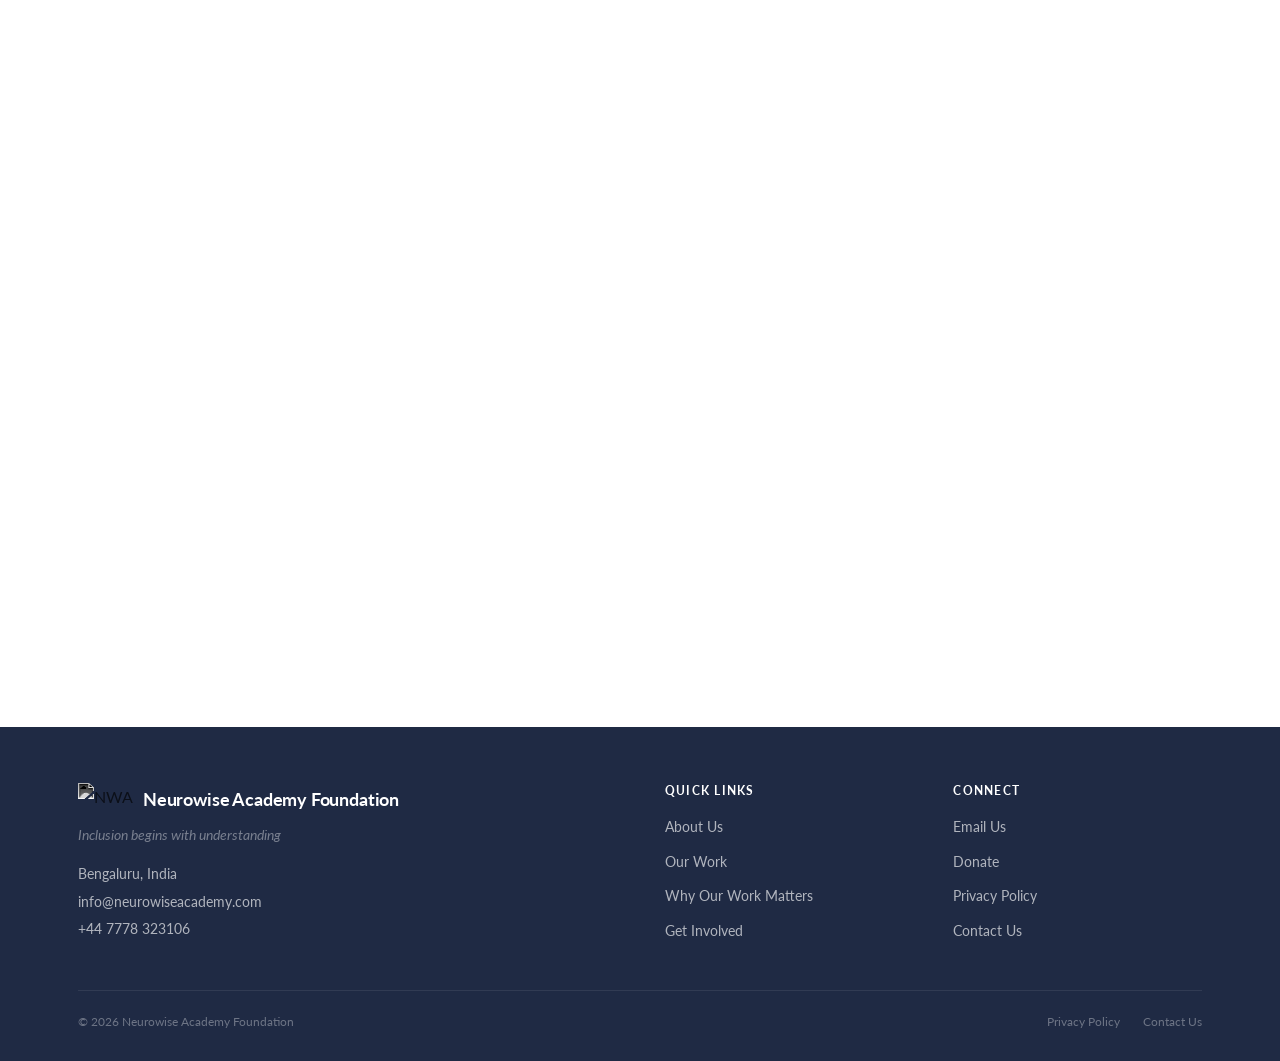
==== commit 8fe4e13f: "Add dedicated pages for all navbar links, fix About Us CSS, and add Team & Governance page - Fix CSS" ====
--- a/index.html
+++ b/index.html
@@ -4,7 +4,7 @@
   <meta charset="UTF-8">
   <meta name="viewport" content="width=device-width, initial-scale=1.0">
   <title>Neurowise Academy Foundation — Every Child Deserves to Be Understood</title>
-  <meta name="description" content="Neurowise Academy Foundation works at the intersection of technology, social impact, and neuroinclusive education to support neurodivergent learners in India.">
+  <meta name="description" content="Neurowise Academy Foundation enables teachers to identify neurodivergent children across India, putting interventions in place so every child can reach their potential.">
   <link rel="preconnect" href="https://fonts.googleapis.com">
   <link rel="preconnect" href="https://fonts.gstatic.com" crossorigin>
   <link href="https://fonts.googleapis.com/css2?family=Lato:ital,wght@0,300;0,400;0,700;0,900;1,400&display=swap" rel="stylesheet">
@@ -12,98 +12,79 @@
 </head>
 <body>
 
-  <!-- NAVIGATION -->
+  <!-- NAV -->
   <nav class="navbar">
-    <div class="container">
-      <a href="index.html" class="nav-logo">Neurowise Academy <span>Foundation</span></a>
+    <div class="container nav-inner">
+      <a href="index.html" class="nav-logo">
+        <img src="images/blue_logo_logo.png" alt="NWA" class="nav-logo-img">
+        Neurowise Academy Foundation
+      </a>
       <ul class="nav-links">
         <li><a href="about.html">About Us</a></li>
-        <li><a href="#our-work">Our Work</a></li>
-        <li><a href="#why-matters">Why Our Work Matters</a></li>
-        <li><a href="#support">Get Involved</a></li>
-        <li><a href="#footer">Contact Us</a></li>
-        <li><a href="#support" class="nav-donate">Donate</a></li>
+        <li><a href="our-work.html">Our Work</a></li>
+        <li><a href="why-matters.html">Why Our Work Matters</a></li>
+        <li><a href="get-involved.html">Get Involved</a></li>
+        <li><a href="contact.html">Contact Us</a></li>
+        <li><a href="donate.html" class="nav-cta">Donate</a></li>
       </ul>
-      <button class="nav-toggle" aria-label="Toggle menu">
-        <span></span>
-        <span></span>
-        <span></span>
+      <button class="nav-toggle" aria-label="Menu">
+        <span></span><span></span><span></span>
       </button>
     </div>
   </nav>
 
-  <!-- MOBILE MENU -->
   <div class="mobile-menu">
     <a href="about.html">About Us</a>
-    <a href="#our-work">Our Work</a>
-    <a href="#why-matters">Why Our Work Matters</a>
-    <a href="#support">Get Involved</a>
-    <a href="#footer">Contact Us</a>
-    <a href="#support" class="nav-donate">Donate</a>
+    <a href="our-work.html">Our Work</a>
+    <a href="why-matters.html">Why Our Work Matters</a>
+    <a href="get-involved.html">Get Involved</a>
+    <a href="contact.html">Contact Us</a>
+    <a href="donate.html" class="nav-cta">Donate</a>
   </div>
 
   <!-- HERO -->
   <section class="hero">
     <div class="hero-bg">
-      <img src="images/hero-nirvana-school-wave.jpg" alt="Children at Nirvana School waving">
+      <img src="images/hero-nirvana-school-wave.jpg" alt="Children waving at school">
     </div>
     <div class="hero-overlay"></div>
     <div class="hero-content container">
       <h1>Every Child Deserves<br>to Be Understood</h1>
       <p>Creating pathways for every child to thrive through understanding, support, and inclusive education.</p>
-      <a href="#support" class="hero-cta">
+      <a href="#support" class="hero-btn">
         Support Our Work
         <svg xmlns="http://www.w3.org/2000/svg" fill="none" viewBox="0 0 24 24" stroke-width="2.5" stroke="currentColor"><path stroke-linecap="round" stroke-linejoin="round" d="M13.5 4.5L21 12m0 0l-7.5 7.5M21 12H3"/></svg>
       </a>
     </div>
   </section>
 
-  <!-- INTRO -->
-  <section class="intro">
+  <!-- WHO WE ARE -->
+  <section class="who-we-are">
     <div class="container reveal">
-      <span class="section-label">About Neurowise Academy Foundation</span>
-      <div class="intro-line"></div>
-      <p class="section-text">Neurowise Academy Foundation was formally established in 2026, building on work that began in 2023 through direct engagement with schools, educators, and families across India. Our experience revealed both a growing willingness to understand neurodiversity and significant gaps in early identification, teacher training, and accessible support for children with learning differences. Working at the intersection of technology, social impact, and neuroinclusive education, our work focuses on strengthening early identification, supporting students directly, and equipping educators and communities with evidence-informed tools&mdash;helping create learning environments where every child can be recognised, understood, and supported.</p>
-    </div>
-  </section>
-
-  <!-- IMPACT STATS -->
+      <span class="section-label">Who We Are</span>
+      <div class="who-line"></div>
+      <p class="who-text">India has over <strong>350 million students</strong> in its education system. Of these, at least <strong>35 million children</strong> are likely to be silently struggling with learning challenges&mdash;not because they lack intellectual ability, but because they learn differently.</p>
+      <p class="who-text">At the same time, classrooms are often under-resourced, with teachers supporting <strong>at least 50 students per class</strong>. Over time, the gap widens.</p>
+      <p class="who-mission">Our mission is to change that.</p>
+      <p class="who-cta-text">We empower teachers to support neurodivergent learners so every child can reach their potential.</p>
+    </div>
+  </section>
+
+  <!-- IMPACT -->
   <section class="impact">
     <div class="container">
       <div class="impact-grid">
-        <div class="impact-stat reveal">
-          <div class="impact-number"><span class="counter" data-target="270">0</span><span class="counter-suffix">+</span></div>
+        <div class="reveal">
+          <div class="impact-number"><span class="counter" data-target="270">0</span><span class="suffix">+</span></div>
           <div class="impact-label">Teachers trained</div>
         </div>
-        <div class="impact-stat reveal reveal-delay-1">
-          <div class="impact-number"><span class="counter" data-target="4500">0</span><span class="counter-suffix">+</span></div>
+        <div class="reveal reveal-d1">
+          <div class="impact-number"><span class="counter" data-target="4500">0</span><span class="suffix">+</span></div>
           <div class="impact-label">Students supported</div>
         </div>
-        <div class="impact-stat reveal reveal-delay-2">
-          <div class="impact-number"><span class="counter" data-target="200">0</span><span class="counter-suffix">+</span></div>
+        <div class="reveal reveal-d2">
+          <div class="impact-number"><span class="counter" data-target="200">0</span><span class="suffix">+</span></div>
           <div class="impact-label">Student assessments completed</div>
-        </div>
-      </div>
-    </div>
-  </section>
-
-  <!-- ABOUT US -->
-  <section class="about-split" id="about">
-    <div class="container">
-      <div class="about-grid">
-        <div class="about-image reveal">
-          <img src="images/about-us-teacher-student.jpg" alt="Teacher working with a student">
-        </div>
-        <div class="about-text reveal reveal-delay-1">
-          <span class="section-label">About Us</span>
-          <h2 class="section-title">Understanding Every Child</h2>
-          <p class="section-text">Neurowise Academy Foundation was created in response to a simple but urgent reality&mdash;too many children with learning differences are misunderstood or overlooked within the education system.</p>
-          <p class="section-text">Our work is shaped by direct experience with students, teachers, and families, and by a deep belief that every child deserves to be recognised for who they are, not defined by what they struggle with.</p>
-          <p class="section-text">We exist to help build understanding, confidence, and inclusive learning environments where every child has the opportunity to thrive.</p>
-          <a href="about.html" class="btn-secondary">
-            Learn more about us
-            <svg xmlns="http://www.w3.org/2000/svg" fill="none" viewBox="0 0 24 24" stroke-width="2.5" stroke="currentColor"><path stroke-linecap="round" stroke-linejoin="round" d="M13.5 4.5L21 12m0 0l-7.5 7.5M21 12H3"/></svg>
-          </a>
         </div>
       </div>
     </div>
@@ -115,102 +96,179 @@
       <div class="section-header reveal">
         <span class="section-label">Our Work</span>
         <h2 class="section-title">What We Do</h2>
+        <p class="section-subtitle">Our work focuses on three interconnected areas that together create lasting change for neurodivergent learners.</p>
       </div>
       <div class="work-grid">
         <div class="work-card reveal">
-          <div class="work-card-image">
-            <img src="images/early-identification-classroom.jpg" alt="Early identification in a classroom setting">
+          <div class="work-card-img">
+            <img src="images/community-engagement-parents.jpg" alt="Family engagement">
           </div>
           <div class="work-card-body">
-            <h3>Early Identification &amp; Student Support</h3>
-            <p>Helping identify learning differences early and providing targeted support.</p>
-          </div>
-        </div>
-        <div class="work-card reveal reveal-delay-1">
-          <div class="work-card-image">
-            <img src="images/teacher-training-session.jpg" alt="Teacher training session">
+            <h3>Family Engagement</h3>
+            <p>Support parents and build collaboration between home and school to ensure consistent, understanding environments for every child.</p>
+          </div>
+        </div>
+        <div class="work-card reveal reveal-d1">
+          <div class="work-card-img">
+            <img src="images/teacher-training-session.jpg" alt="Teacher training">
           </div>
           <div class="work-card-body">
-            <h3>Teacher Training &amp; Capacity Building</h3>
-            <p>Equipping educators with practical tools to support neurodiverse learners.</p>
-          </div>
-        </div>
-        <div class="work-card reveal reveal-delay-2">
-          <div class="work-card-image">
-            <img src="images/community-engagement-parents.jpg" alt="Community engagement with parents">
+            <h3>Teacher Training</h3>
+            <p>Focus on dyslexia, dyscalculia, dyspraxia, ADHD and inclusive strategies&mdash;equipping educators with practical, evidence-informed tools.</p>
+          </div>
+        </div>
+        <div class="work-card reveal reveal-d2">
+          <div class="work-card-img">
+            <img src="images/early-identification-classroom.jpg" alt="Screening tools">
           </div>
           <div class="work-card-body">
-            <h3>Family &amp; Community Engagement</h3>
-            <p>Building awareness and support systems beyond the classroom.</p>
-          </div>
-        </div>
-      </div>
-    </div>
-  </section>
-
-  <!-- WHY OUR WORK MATTERS -->
+            <h3>Screening Tools</h3>
+            <p>Assess attainment and cognition using adapted tools to identify learning differences early, when intervention is most effective.</p>
+          </div>
+        </div>
+      </div>
+    </div>
+  </section>
+
+  <!-- JOURNEY -->
+  <section class="journey">
+    <div class="container">
+      <div class="journey-grid">
+        <div class="journey-image reveal">
+          <img src="images/about-us-teacher-student.jpg" alt="Amita Amlani working with a student">
+        </div>
+        <div class="journey-text reveal reveal-d1">
+          <span class="section-label">Our Journey</span>
+          <h2 class="section-title">A Journey of Purpose</h2>
+          <p>Neurowise Academy Foundation was born from a personal journey&mdash;one that began in the United Kingdom and gradually found its purpose in India.</p>
+          <p>Founded by Amita Amlani, the organisation draws from her lived experience of supporting her two neurodivergent children. Navigating assessments, uncertainty, and advocacy led her to retrain as a Specialist Teacher and Assessor for Specific Learning Difficulties (SpLD).</p>
+          <p>After more than a decade working within the UK&rsquo;s special educational needs system, her work is shaped by strong UK-based practice and international standards&mdash;adapted thoughtfully for India.</p>
+          <p>Today, the foundation works directly with students while equipping teachers, parents, and communities with tools to support neurodivergent learners.</p>
+          <a href="about.html" class="link-arrow">
+            Read our full story
+            <svg xmlns="http://www.w3.org/2000/svg" fill="none" viewBox="0 0 24 24" stroke-width="2.5" stroke="currentColor"><path stroke-linecap="round" stroke-linejoin="round" d="M13.5 4.5L21 12m0 0l-7.5 7.5M21 12H3"/></svg>
+          </a>
+        </div>
+      </div>
+    </div>
+  </section>
+
+  <!-- WHY IT MATTERS -->
   <section class="why-matters" id="why-matters">
-    <div class="why-matters-inner">
-      <div class="why-matters-image reveal">
-        <img src="images/children-holding-work.JPG" alt="Children holding their work proudly">
-      </div>
-      <div class="why-matters-content reveal reveal-delay-1">
+    <div class="why-grid">
+      <div class="why-image reveal">
+        <img src="images/children-holding-work.JPG" alt="Children holding their work">
+      </div>
+      <div class="why-content reveal reveal-d1">
         <span class="section-label">Why Our Work Matters</span>
         <h2 class="section-title">Closing the Gap</h2>
-        <p class="section-text">Across India, many children with learning differences are overlooked or misunderstood&mdash;often labelled as &lsquo;slow&rsquo; or &lsquo;careless.&rsquo;</p>
-        <p class="section-text">Most schools do not yet have access to early screening, trained specialists, or inclusive teaching practices, leaving students without the support they need to thrive.</p>
-        <p class="section-text">Neurowise Academy Foundation works to close this gap by building awareness, equipping educators, and supporting children directly&mdash;creating pathways for every learner to be recognised, understood, and included.</p>
-      </div>
-    </div>
-  </section>
-
-  <!-- COLLABORATORS -->
-  <section class="collaborators">
+        <p>Across India, many children with learning differences are overlooked or misunderstood&mdash;often labelled as &lsquo;slow&rsquo; or &lsquo;careless.&rsquo;</p>
+        <p>Most schools do not yet have access to early screening, trained specialists, or inclusive teaching practices, leaving students without the support they need to thrive.</p>
+        <p>Neurowise Academy Foundation works to close this gap by building awareness, equipping educators, and supporting children directly&mdash;creating pathways for every learner to be recognised, understood, and included.</p>
+      </div>
+    </div>
+  </section>
+
+  <!-- PROGRAM OF SUPPORT -->
+  <section class="program" id="program">
     <div class="container">
       <div class="section-header reveal">
-        <span class="section-label">Our Collaborators</span>
+        <span class="section-label">Our Approach</span>
+        <h2 class="section-title">Programme of Support</h2>
+        <p class="section-subtitle">A structured programme designed to work directly within schools across India, delivering measurable impact for students and teachers.</p>
+      </div>
+      <div class="program-layout">
+        <div class="reveal">
+          <ul class="program-list">
+            <li>
+              <span class="check"><svg xmlns="http://www.w3.org/2000/svg" fill="none" viewBox="0 0 24 24" stroke-width="3" stroke="currentColor"><path stroke-linecap="round" stroke-linejoin="round" d="M4.5 12.75l6 6 9-13.5"/></svg></span>
+              <span>Screening across key year groups to identify learning differences early</span>
+            </li>
+            <li>
+              <span class="check"><svg xmlns="http://www.w3.org/2000/svg" fill="none" viewBox="0 0 24 24" stroke-width="3" stroke="currentColor"><path stroke-linecap="round" stroke-linejoin="round" d="M4.5 12.75l6 6 9-13.5"/></svg></span>
+              <span>Detailed assessments for students identified with specific learning difficulties</span>
+            </li>
+            <li>
+              <span class="check"><svg xmlns="http://www.w3.org/2000/svg" fill="none" viewBox="0 0 24 24" stroke-width="3" stroke="currentColor"><path stroke-linecap="round" stroke-linejoin="round" d="M4.5 12.75l6 6 9-13.5"/></svg></span>
+              <span>Tailored intervention programs for dyslexia, dyspraxia, dyscalculia, and ADHD</span>
+            </li>
+            <li>
+              <span class="check"><svg xmlns="http://www.w3.org/2000/svg" fill="none" viewBox="0 0 24 24" stroke-width="3" stroke="currentColor"><path stroke-linecap="round" stroke-linejoin="round" d="M4.5 12.75l6 6 9-13.5"/></svg></span>
+              <span>Teacher training workshops on inclusive classroom strategies</span>
+            </li>
+            <li>
+              <span class="check"><svg xmlns="http://www.w3.org/2000/svg" fill="none" viewBox="0 0 24 24" stroke-width="3" stroke="currentColor"><path stroke-linecap="round" stroke-linejoin="round" d="M4.5 12.75l6 6 9-13.5"/></svg></span>
+              <span>Working towards CReSTeD accreditation for partner schools</span>
+            </li>
+          </ul>
+        </div>
+        <div class="reveal reveal-d1">
+          <div class="program-coe">
+            <h4>Centre of Excellence</h4>
+            <p>In partnership with Atria University in Bangalore, Neurowise Academy has established a Centre of Excellence&mdash;a hub for workshops, seminars, and training sessions that reach educational institutes across India.</p>
+          </div>
+          <div class="program-coe" style="margin-top: 16px; border-left-color: var(--orange);">
+            <h4>Pilot School Success</h4>
+            <p>The ICAN School in Mysore became the first school in India to achieve full CReSTeD accreditation, demonstrating that world-class learning support provision is achievable in Indian schools.</p>
+          </div>
+        </div>
+      </div>
+    </div>
+  </section>
+
+  <!-- PARTNERS -->
+  <section class="partners">
+    <div class="container">
+      <div class="section-header reveal">
+        <span class="section-label">Our Partners</span>
         <h2 class="section-title">Working Together for Change</h2>
       </div>
-      <div class="collab-grid reveal">
-        <div class="collab-item">Wipro Foundation</div>
-        <div class="collab-item">Makkala Jagriti</div>
-        <div class="collab-item">Azim Premji Foundation</div>
-      </div>
-    </div>
-  </section>
-
-  <!-- SUPPORT / DONATE -->
+      <div class="partner-grid reveal">
+        <div class="partner-tag">Wipro Foundation</div>
+        <div class="partner-tag">Makkala Jagriti</div>
+        <div class="partner-tag">Azim Premji Foundation</div>
+        <div class="partner-tag">CReSTeD UK</div>
+        <div class="partner-tag">Atria University</div>
+      </div>
+    </div>
+  </section>
+
+  <!-- SUPPORT -->
   <section class="support" id="support">
     <div class="container">
       <div class="support-grid">
-        <div class="support-image reveal">
-          <img src="images/smiling-child-portrait.jpg" alt="Smiling child portrait">
-        </div>
-        <div class="support-content reveal reveal-delay-1">
+        <div class="support-img reveal">
+          <img src="images/smiling-child-portrait.jpg" alt="Smiling child">
+        </div>
+        <div class="reveal reveal-d1">
           <span class="section-label">Support Our Work</span>
-          <h2 class="section-title">Your Donation Can Change a Child's Future</h2>
-          <p class="support-intro">Every contribution helps us reach more children, train more teachers, and build stronger communities.</p>
-          <div class="donation-tiers">
-            <div class="tier">
-              <span class="tier-amount">&#8377;12,500</span>
+          <h2 class="section-title">Your Support Enables Real Change</h2>
+          <p class="support-intro">Your support enables early identification, student support, and long-term change in government schools across India.</p>
+          <div class="tiers">
+            <div class="tier">
+              <span class="tier-amt">&#8377;12,500</span>
               <span class="tier-desc">Support 1 child for 1 year</span>
             </div>
             <div class="tier">
-              <span class="tier-amount">&#8377;62,500</span>
+              <span class="tier-amt">&#8377;62,500</span>
               <span class="tier-desc">Support 5 children for 1 year</span>
             </div>
             <div class="tier">
-              <span class="tier-amount">&#8377;1,25,000</span>
+              <span class="tier-amt">&#8377;1,25,000</span>
               <span class="tier-desc">Support 10 children for 1 year</span>
             </div>
             <div class="tier">
-              <span class="tier-amount">&#8377;6,25,000</span>
+              <span class="tier-amt">&#8377;6,25,000</span>
               <span class="tier-desc">Support 1 classroom for 1 year</span>
             </div>
             <div class="tier">
-              <span class="tier-amount">&#8377;12,50,000</span>
+              <span class="tier-amt">&#8377;12,50,000</span>
               <span class="tier-desc">Support a whole school for 1 year</span>
             </div>
+          </div>
+          <div class="tax-note">
+            <svg xmlns="http://www.w3.org/2000/svg" fill="none" viewBox="0 0 24 24" stroke-width="2" stroke="currentColor"><path stroke-linecap="round" stroke-linejoin="round" d="M9 12.75L11.25 15 15 9.75M21 12a9 9 0 11-18 0 9 9 0 0118 0z"/></svg>
+            80G tax exemption available
           </div>
           <p class="support-tagline">Every child deserves to be understood.</p>
           <a href="#" class="btn-donate">
@@ -226,8 +284,11 @@
   <footer class="footer" id="footer">
     <div class="container">
       <div class="footer-grid">
-        <div class="footer-brand">
-          <h3>Neurowise Academy Foundation</h3>
+        <div>
+          <div class="footer-logo-row">
+            <img src="images/blue_logo_logo.png" alt="NWA" class="footer-logo-img">
+            <h3>Neurowise Academy Foundation</h3>
+          </div>
           <p class="footer-tagline">Inclusion begins with understanding</p>
           <div class="footer-contact">
             <p>Bengaluru, India</p>
@@ -239,18 +300,18 @@
           <h4 class="footer-heading">Quick Links</h4>
           <ul class="footer-links">
             <li><a href="about.html">About Us</a></li>
-            <li><a href="#our-work">Our Work</a></li>
-            <li><a href="#why-matters">Why It Matters</a></li>
-            <li><a href="#support">Get Involved</a></li>
+            <li><a href="our-work.html">Our Work</a></li>
+            <li><a href="why-matters.html">Why Our Work Matters</a></li>
+            <li><a href="get-involved.html">Get Involved</a></li>
           </ul>
         </div>
         <div>
           <h4 class="footer-heading">Connect</h4>
           <ul class="footer-links">
             <li><a href="mailto:info@neurowiseacademy.com">Email Us</a></li>
-            <li><a href="#support">Donate</a></li>
+            <li><a href="donate.html">Donate</a></li>
             <li><a href="#">Privacy Policy</a></li>
-            <li><a href="#footer">Contact Us</a></li>
+            <li><a href="contact.html">Contact Us</a></li>
           </ul>
         </div>
       </div>
--- a/styles.css
+++ b/styles.css
@@ -1,1200 +1,1548 @@
-/* ===== RESET & BASE ===== */
-*, *::before, *::after {
-  margin: 0;
-  padding: 0;
-  box-sizing: border-box;
-}
+/* ===== RESET & VARIABLES ===== */
+*, *::before, *::after { margin: 0; padding: 0; box-sizing: border-box; }
 
 :root {
+  --navy: #1f2a44;
+  --navy-light: #2a3754;
   --orange: #eb681a;
   --orange-hover: #d45a10;
   --gold: #f7c94e;
-  --navy: #1f2a44;
   --text: #333333;
-  --text-light: #666666;
+  --text-mid: #555555;
+  --text-light: #6b7280;
   --bg: #ffffff;
-  --bg-warm: #faf8f5;
-  --bg-navy: #1f2a44;
-  --border: #e8e4df;
-  --shadow-sm: 0 2px 8px rgba(31, 42, 68, 0.06);
-  --shadow-md: 0 8px 30px rgba(31, 42, 68, 0.08);
-  --shadow-lg: 0 20px 60px rgba(31, 42, 68, 0.1);
-  --radius: 12px;
-  --radius-sm: 8px;
-  --transition: 0.3s cubic-bezier(0.4, 0, 0.2, 1);
-}
-
-html {
-  scroll-behavior: smooth;
-  font-size: 17px;
-}
+  --bg-warm: #f9f7f4;
+  --bg-light: #f4f1ec;
+  --border: #e5e1db;
+  --border-light: #eee;
+  --shadow-xs: 0 1px 3px rgba(31,42,68,0.04);
+  --shadow-sm: 0 2px 8px rgba(31,42,68,0.06);
+  --shadow-md: 0 8px 24px rgba(31,42,68,0.08);
+  --shadow-lg: 0 16px 48px rgba(31,42,68,0.10);
+  --radius: 10px;
+  --radius-sm: 6px;
+  --ease: cubic-bezier(0.4, 0, 0.2, 1);
+}
+
+html { scroll-behavior: smooth; font-size: 16px; }
 
 body {
   font-family: 'Lato', sans-serif;
   color: var(--text);
   background: var(--bg);
-  line-height: 1.7;
+  line-height: 1.72;
   overflow-x: hidden;
   -webkit-font-smoothing: antialiased;
-}
-
-img {
-  max-width: 100%;
-  height: auto;
-  display: block;
-}
-
-a {
-  color: inherit;
-  text-decoration: none;
-}
-
-h1, h2, h3, h4 {
-  line-height: 1.25;
+  -moz-osx-font-smoothing: grayscale;
+}
+
+img { max-width: 100%; height: auto; display: block; }
+a { color: inherit; text-decoration: none; }
+strong { font-weight: 700; }
+
+h1, h2, h3, h4, h5 {
+  line-height: 1.22;
   font-weight: 700;
   color: var(--navy);
 }
 
-h1 { font-size: 2.6rem; letter-spacing: -0.02em; }
-h2 { font-size: 1.76rem; letter-spacing: -0.015em; }
-h3 { font-size: 1.24rem; }
+h1 { font-size: 2.75rem; letter-spacing: -0.025em; }
+h2 { font-size: 1.85rem; letter-spacing: -0.015em; }
+h3 { font-size: 1.25rem; letter-spacing: -0.01em; }
+h4 { font-size: 1.05rem; }
 
 .container {
-  max-width: 1200px;
+  max-width: 1180px;
   margin: 0 auto;
-  padding: 0 24px;
-}
-
-/* ===== REVEAL ANIMATIONS ===== */
+  padding: 0 28px;
+}
+
+/* ===== SCROLL REVEAL ===== */
 .reveal {
   opacity: 0;
-  transform: translateY(32px);
-  transition: opacity 0.7s cubic-bezier(0.4, 0, 0.2, 1), transform 0.7s cubic-bezier(0.4, 0, 0.2, 1);
-}
-
-.reveal.visible {
-  opacity: 1;
-  transform: translateY(0);
-}
-
-.reveal-delay-1 { transition-delay: 0.1s; }
-.reveal-delay-2 { transition-delay: 0.2s; }
-.reveal-delay-3 { transition-delay: 0.3s; }
-
-/* ===== NAVIGATION ===== */
+  transform: translateY(28px);
+  transition: opacity 0.65s var(--ease), transform 0.65s var(--ease);
+}
+.reveal.visible { opacity: 1; transform: none; }
+.reveal-d1 { transition-delay: 0.1s; }
+.reveal-d2 { transition-delay: 0.2s; }
+.reveal-d3 { transition-delay: 0.3s; }
+.reveal-d4 { transition-delay: 0.4s; }
+
+/* ===== NAVBAR ===== */
 .navbar {
   position: fixed;
-  top: 0;
-  left: 0;
-  right: 0;
+  top: 0; left: 0; right: 0;
   z-index: 1000;
-  background: rgba(255, 255, 255, 0.95);
-  backdrop-filter: blur(12px);
-  -webkit-backdrop-filter: blur(12px);
+  background: #fff;
   border-bottom: 1px solid transparent;
-  transition: border-color var(--transition), box-shadow var(--transition);
-}
-
+  transition: border-color 0.3s var(--ease), box-shadow 0.3s var(--ease);
+}
 .navbar.scrolled {
   border-bottom-color: var(--border);
-  box-shadow: var(--shadow-sm);
-}
-
-.navbar .container {
+  box-shadow: var(--shadow-xs);
+}
+
+.nav-inner {
   display: flex;
   align-items: center;
   justify-content: space-between;
-  height: 72px;
+  height: 70px;
 }
 
 .nav-logo {
-  font-size: 1.1rem;
+  display: flex;
+  align-items: center;
+  gap: 10px;
+  font-size: 1.05rem;
   font-weight: 900;
   color: var(--navy);
   letter-spacing: -0.02em;
   white-space: nowrap;
 }
-
-.nav-logo span {
-  color: var(--orange);
-}
+.nav-logo-img { height: 34px; width: auto; }
 
 .nav-links {
   display: flex;
   align-items: center;
-  gap: 32px;
+  gap: 28px;
   list-style: none;
 }
-
 .nav-links a {
-  font-size: 0.88rem;
+  font-size: 0.84rem;
   font-weight: 600;
   color: var(--text-light);
-  transition: color var(--transition);
+  letter-spacing: 0.005em;
   position: relative;
-  letter-spacing: 0.01em;
-}
-
+  transition: color 0.25s var(--ease);
+}
 .nav-links a::after {
   content: '';
   position: absolute;
-  bottom: -4px;
-  left: 0;
-  width: 0;
-  height: 2px;
-  background: var(--orange);
-  transition: width var(--transition);
-}
-
-.nav-links a:hover {
-  color: var(--navy);
-}
-
-.nav-links a:hover::after {
-  width: 100%;
-}
-
-.nav-donate {
-  background: var(--orange);
+  bottom: -3px; left: 0;
+  width: 0; height: 2px;
+  background: var(--navy);
+  transition: width 0.25s var(--ease);
+}
+.nav-links a:hover { color: var(--navy); }
+.nav-links a:hover::after { width: 100%; }
+
+.nav-cta {
+  background: var(--orange) !important;
   color: #fff !important;
-  padding: 10px 24px;
+  padding: 9px 22px;
   border-radius: 50px;
   font-weight: 700 !important;
-  font-size: 0.85rem !important;
+  font-size: 0.82rem !important;
   letter-spacing: 0.03em;
-  transition: background var(--transition), transform var(--transition) !important;
-}
-
-.nav-donate:hover {
-  background: var(--orange-hover);
+  transition: background 0.25s var(--ease), transform 0.25s var(--ease) !important;
+}
+.nav-cta:hover {
+  background: var(--orange-hover) !important;
   transform: translateY(-1px);
-  color: #fff !important;
-}
-
-.nav-donate::after {
-  display: none !important;
-}
-
-/* Mobile menu button */
+}
+.nav-cta::after { display: none !important; }
+
 .nav-toggle {
   display: none;
-  background: none;
-  border: none;
-  cursor: pointer;
-  padding: 8px;
+  background: none; border: none;
+  cursor: pointer; padding: 8px;
+  flex-direction: column; gap: 5px;
+}
+.nav-toggle span {
+  display: block; width: 22px; height: 2px;
+  background: var(--navy); border-radius: 2px;
+  transition: transform 0.3s var(--ease), opacity 0.3s var(--ease);
+}
+.nav-toggle.active span:nth-child(1) { transform: rotate(45deg) translate(5px,5px); }
+.nav-toggle.active span:nth-child(2) { opacity: 0; }
+.nav-toggle.active span:nth-child(3) { transform: rotate(-45deg) translate(5px,-5px); }
+
+/* Mobile overlay */
+.mobile-menu {
+  display: none;
+  position: fixed; inset: 0; top: 70px;
+  background: #fff;
+  z-index: 999;
   flex-direction: column;
-  gap: 5px;
-}
-
-.nav-toggle span {
-  display: block;
-  width: 24px;
-  height: 2px;
-  background: var(--navy);
-  border-radius: 2px;
-  transition: transform var(--transition), opacity var(--transition);
-}
-
-.nav-toggle.active span:nth-child(1) {
-  transform: rotate(45deg) translate(5px, 5px);
-}
-
-.nav-toggle.active span:nth-child(2) {
-  opacity: 0;
-}
-
-.nav-toggle.active span:nth-child(3) {
-  transform: rotate(-45deg) translate(5px, -5px);
-}
-
-/* ===== HERO SECTION ===== */
+  align-items: center;
+  justify-content: center;
+  gap: 24px;
+  opacity: 0; pointer-events: none;
+  transition: opacity 0.3s ease;
+}
+.mobile-menu.open { opacity: 1; pointer-events: all; }
+.mobile-menu a {
+  font-size: 1.15rem; font-weight: 600; color: var(--navy);
+  transition: color 0.25s var(--ease);
+}
+.mobile-menu a:hover { color: var(--orange); }
+.mobile-menu .nav-cta {
+  margin-top: 8px; padding: 13px 32px;
+  font-size: 1rem !important;
+  display: inline-block;
+  border-radius: 50px;
+}
+
+/* ===== HERO ===== */
 .hero {
   position: relative;
-  height: 92vh;
-  min-height: 560px;
-  max-height: 900px;
+  height: 88vh;
+  min-height: 520px;
+  max-height: 860px;
   display: flex;
   align-items: center;
   overflow: hidden;
-  margin-top: 72px;
-}
-
+  margin-top: 70px;
+}
 .hero-bg {
-  position: absolute;
-  inset: 0;
-  z-index: 0;
-}
-
+  position: absolute; inset: 0; z-index: 0;
+}
 .hero-bg img {
-  width: 100%;
-  height: 100%;
-  object-fit: cover;
-}
-
+  width: 100%; height: 100%; object-fit: cover;
+}
 .hero-overlay {
-  position: absolute;
-  inset: 0;
+  position: absolute; inset: 0; z-index: 1;
   background: linear-gradient(
-    135deg,
-    rgba(31, 42, 68, 0.72) 0%,
-    rgba(31, 42, 68, 0.45) 50%,
-    rgba(31, 42, 68, 0.25) 100%
+    100deg,
+    rgba(31,42,68,0.78) 0%,
+    rgba(31,42,68,0.55) 40%,
+    rgba(31,42,68,0.18) 70%,
+    rgba(31,42,68,0.05) 100%
   );
-  z-index: 1;
-}
-
+}
 .hero-content {
-  position: relative;
-  z-index: 2;
-  max-width: 680px;
-  padding-left: 24px;
-}
-
+  position: relative; z-index: 2;
+  max-width: 620px;
+}
 .hero-content h1 {
   color: #fff;
-  font-size: 3.2rem;
-  line-height: 1.12;
-  margin-bottom: 20px;
+  font-size: 3rem;
+  line-height: 1.1;
+  margin-bottom: 18px;
   letter-spacing: -0.03em;
 }
-
 .hero-content p {
-  color: rgba(255, 255, 255, 0.9);
-  font-size: 1.18rem;
+  color: rgba(255,255,255,0.88);
+  font-size: 1.12rem;
   line-height: 1.65;
-  max-width: 540px;
-  margin-bottom: 32px;
-}
-
-.hero-cta {
-  display: inline-flex;
-  align-items: center;
-  gap: 8px;
-  background: var(--orange);
-  color: #fff;
-  padding: 14px 32px;
+  max-width: 500px;
+  margin-bottom: 30px;
+}
+.hero-btn {
+  display: inline-flex; align-items: center; gap: 8px;
+  background: var(--orange); color: #fff;
+  padding: 13px 30px;
   border-radius: 50px;
-  font-weight: 700;
-  font-size: 0.95rem;
+  font-weight: 700; font-size: 0.92rem;
   letter-spacing: 0.02em;
-  transition: background var(--transition), transform var(--transition);
-}
-
-.hero-cta:hover {
+  transition: background 0.25s var(--ease), transform 0.25s var(--ease), box-shadow 0.25s var(--ease);
+}
+.hero-btn:hover {
   background: var(--orange-hover);
   transform: translateY(-2px);
-}
-
-.hero-cta svg {
-  width: 18px;
-  height: 18px;
-  transition: transform var(--transition);
-}
-
-.hero-cta:hover svg {
+  box-shadow: 0 8px 24px rgba(235,104,26,0.25);
+}
+.hero-btn svg { width: 16px; height: 16px; transition: transform 0.25s var(--ease); }
+.hero-btn:hover svg { transform: translateX(3px); }
+
+/* ===== SECTIONS ===== */
+section { padding: 90px 0; }
+
+.section-label {
+  display: inline-block;
+  font-size: 0.72rem;
+  font-weight: 700;
+  letter-spacing: 0.14em;
+  text-transform: uppercase;
+  color: var(--orange);
+  margin-bottom: 10px;
+}
+.section-title { margin-bottom: 18px; }
+.section-subtitle {
+  color: var(--text-light);
+  font-size: 1.05rem;
+  line-height: 1.75;
+  max-width: 640px;
+}
+.section-header {
+  text-align: center;
+  margin-bottom: 56px;
+}
+.section-header .section-subtitle {
+  margin: 0 auto;
+}
+
+/* ===== WHO WE ARE ===== */
+.who-we-are { background: var(--bg); }
+.who-we-are .container { max-width: 780px; text-align: center; }
+
+.who-text {
+  color: var(--text-mid);
+  font-size: 1.08rem;
+  line-height: 1.82;
+  margin-bottom: 14px;
+}
+.who-text strong {
+  color: var(--navy);
+  font-weight: 900;
+}
+.who-mission {
+  font-size: 1.35rem;
+  font-weight: 900;
+  color: var(--navy);
+  margin: 28px 0 10px;
+  letter-spacing: -0.01em;
+}
+.who-cta-text {
+  font-size: 1.08rem;
+  color: var(--text-mid);
+}
+.who-line {
+  width: 44px; height: 3px;
+  background: var(--orange);
+  border-radius: 2px;
+  margin: 0 auto 28px;
+}
+
+/* ===== IMPACT ===== */
+.impact {
+  background: var(--navy);
+  padding: 44px 0;
+  position: relative; overflow: hidden;
+}
+.impact::before {
+  content: '';
+  position: absolute; inset: 0;
+  background:
+    radial-gradient(ellipse at 15% 50%, rgba(235,104,26,0.06) 0%, transparent 55%),
+    radial-gradient(ellipse at 85% 50%, rgba(247,201,78,0.04) 0%, transparent 55%);
+  pointer-events: none;
+}
+.impact-grid {
+  display: grid;
+  grid-template-columns: repeat(3, 1fr);
+  gap: 32px;
+  text-align: center;
+  position: relative; z-index: 1;
+}
+.impact-number {
+  font-size: 2.8rem;
+  font-weight: 900;
+  color: #fff;
+  letter-spacing: -0.03em;
+  margin-bottom: 4px;
+  line-height: 1;
+}
+.impact-number .suffix { color: #fff; }
+.impact-label {
+  font-size: 0.88rem;
+  color: rgba(255,255,255,0.6);
+  font-weight: 400;
+  letter-spacing: 0.02em;
+}
+
+/* ===== OUR WORK ===== */
+.our-work { background: var(--bg-warm); }
+.work-grid {
+  display: grid;
+  grid-template-columns: repeat(3, 1fr);
+  gap: 28px;
+}
+.work-card {
+  border-radius: var(--radius);
+  overflow: hidden;
+  background: #fff;
+  box-shadow: var(--shadow-sm);
+  transition: transform 0.3s var(--ease), box-shadow 0.3s var(--ease);
+}
+.work-card:hover {
+  transform: translateY(-5px);
+  box-shadow: var(--shadow-lg);
+}
+.work-card-img {
+  height: 220px; overflow: hidden;
+}
+.work-card-img img {
+  width: 100%; height: 100%; object-fit: cover;
+  transition: transform 0.5s var(--ease);
+}
+.work-card:hover .work-card-img img { transform: scale(1.04); }
+.work-card-body { padding: 24px 22px 28px; }
+.work-card-body h3 { margin-bottom: 8px; }
+.work-card-body p {
+  color: var(--text-light);
+  font-size: 0.92rem;
+  line-height: 1.6;
+}
+
+/* ===== JOURNEY ===== */
+.journey { background: var(--bg); }
+.journey-grid {
+  display: grid;
+  grid-template-columns: 38% 1fr;
+  gap: 52px;
+  align-items: center;
+}
+.journey-image {
+  border-radius: var(--radius);
+  overflow: hidden;
+  box-shadow: var(--shadow-md);
+}
+.journey-image img {
+  width: 100%; height: 100%;
+  object-fit: cover;
+  aspect-ratio: 3/4;
+}
+.journey-text p {
+  color: var(--text-mid);
+  font-size: 1rem;
+  line-height: 1.8;
+  margin-bottom: 18px;
+}
+.journey-text p:last-of-type { margin-bottom: 24px; }
+
+.link-arrow {
+  display: inline-flex; align-items: center; gap: 6px;
+  color: var(--orange);
+  font-weight: 700; font-size: 0.92rem;
+  transition: gap 0.25s var(--ease);
+}
+.link-arrow:hover { gap: 10px; }
+.link-arrow svg { width: 16px; height: 16px; }
+
+/* ===== WHY IT MATTERS ===== */
+.why-matters {
+  padding: 0; overflow: hidden;
+}
+.why-grid {
+  display: grid;
+  grid-template-columns: 1fr 1fr;
+  min-height: 480px;
+}
+.why-image { overflow: hidden; }
+.why-image img {
+  width: 100%; height: 100%; object-fit: cover;
+}
+.why-content {
+  display: flex; flex-direction: column;
+  justify-content: center;
+  padding: 72px 56px;
+  background: var(--bg-warm);
+}
+.why-content p {
+  color: var(--text-mid);
+  font-size: 1rem;
+  line-height: 1.8;
+  margin-bottom: 16px;
+}
+
+/* ===== PROGRAM OF SUPPORT ===== */
+.program { background: var(--bg); }
+.program-layout {
+  display: grid;
+  grid-template-columns: 1fr 1fr;
+  gap: 56px;
+  align-items: start;
+}
+.program-text p {
+  color: var(--text-mid);
+  font-size: 1rem;
+  line-height: 1.8;
+  margin-bottom: 18px;
+}
+.program-list {
+  list-style: none;
+  display: flex; flex-direction: column;
+  gap: 14px;
+}
+.program-list li {
+  display: flex; align-items: flex-start; gap: 12px;
+  font-size: 0.95rem;
+  color: var(--text-mid);
+  line-height: 1.6;
+}
+.program-list li .check {
+  flex-shrink: 0;
+  width: 22px; height: 22px;
+  background: var(--navy);
+  color: #fff;
+  border-radius: 50%;
+  display: flex; align-items: center; justify-content: center;
+  margin-top: 2px;
+}
+.program-list li .check svg { width: 12px; height: 12px; }
+
+.program-coe {
+  margin-top: 32px;
+  padding: 24px 28px;
+  background: var(--bg-warm);
+  border-radius: var(--radius);
+  border-left: 3px solid var(--navy);
+}
+.program-coe h4 { margin-bottom: 6px; }
+.program-coe p {
+  color: var(--text-light);
+  font-size: 0.92rem;
+  line-height: 1.6;
+  margin: 0;
+}
+
+/* ===== PARTNERS ===== */
+.partners {
+  background: var(--bg-warm);
+  padding: 72px 0;
+}
+.partner-grid {
+  display: flex;
+  align-items: center;
+  justify-content: center;
+  gap: 20px;
+  flex-wrap: wrap;
+}
+.partner-tag {
+  padding: 14px 28px;
+  background: #fff;
+  border-radius: var(--radius-sm);
+  border: 1px solid var(--border);
+  font-size: 0.92rem;
+  font-weight: 700;
+  color: var(--navy);
+  transition: border-color 0.25s var(--ease), box-shadow 0.25s var(--ease);
+}
+.partner-tag:hover {
+  border-color: var(--navy);
+  box-shadow: var(--shadow-sm);
+}
+
+/* ===== SUPPORT / DONATE ===== */
+.support { background: var(--bg); }
+.support-grid {
+  display: grid;
+  grid-template-columns: 1fr 1fr;
+  gap: 56px;
+  align-items: center;
+}
+.support-img {
+  border-radius: var(--radius);
+  overflow: hidden;
+  box-shadow: var(--shadow-md);
+}
+.support-img img {
+  width: 100%;
+  aspect-ratio: 3/4;
+  object-fit: cover;
+}
+.support-intro {
+  color: var(--text-mid);
+  font-size: 1.02rem;
+  margin-bottom: 28px;
+  line-height: 1.7;
+}
+.tiers {
+  display: flex; flex-direction: column;
+  gap: 10px; margin-bottom: 20px;
+}
+.tier {
+  display: flex; align-items: center;
+  justify-content: space-between;
+  padding: 14px 18px;
+  background: var(--bg-warm);
+  border-radius: var(--radius-sm);
+  border: 1px solid var(--border);
+  transition: border-color 0.25s var(--ease), transform 0.25s var(--ease);
+}
+.tier:hover {
+  border-color: var(--orange);
   transform: translateX(3px);
 }
-
-/* ===== PAGE HERO (About etc.) ===== */
+.tier-amt {
+  font-weight: 900; color: var(--navy);
+  font-size: 1rem;
+}
+.tier-desc {
+  color: var(--text-light);
+  font-size: 0.85rem;
+}
+.tax-note {
+  display: inline-flex; align-items: center; gap: 6px;
+  font-size: 0.82rem;
+  color: var(--text-light);
+  margin-bottom: 24px;
+  background: var(--bg-warm);
+  padding: 8px 14px;
+  border-radius: 50px;
+}
+.tax-note svg { width: 14px; height: 14px; color: var(--navy); }
+.support-tagline {
+  font-style: italic;
+  color: var(--text-light);
+  margin-bottom: 24px;
+  font-size: 0.98rem;
+}
+.btn-donate {
+  display: inline-flex; align-items: center; gap: 8px;
+  background: var(--orange); color: #fff;
+  padding: 14px 36px;
+  border-radius: 50px;
+  font-weight: 700; font-size: 0.95rem;
+  letter-spacing: 0.02em;
+  border: none; cursor: pointer;
+  transition: background 0.25s var(--ease), transform 0.25s var(--ease), box-shadow 0.25s var(--ease);
+}
+.btn-donate:hover {
+  background: var(--orange-hover);
+  transform: translateY(-2px);
+  box-shadow: 0 8px 20px rgba(235,104,26,0.25);
+}
+
+/* ===== FOOTER ===== */
+.footer {
+  background: var(--navy);
+  padding: 56px 0 28px;
+  color: rgba(255,255,255,0.65);
+}
+.footer-grid {
+  display: grid;
+  grid-template-columns: 2.2fr 1fr 1fr;
+  gap: 40px;
+  margin-bottom: 40px;
+}
+.footer-logo-row {
+  display: flex; align-items: center;
+  gap: 10px; margin-bottom: 6px;
+}
+.footer-logo-img {
+  height: 34px; width: auto;
+  filter: grayscale(1) invert(1) brightness(2);
+}
+.footer h3 {
+  color: #fff; font-size: 1.1rem;
+  margin: 0;
+}
+.footer-tagline {
+  font-style: italic;
+  font-size: 0.88rem;
+  margin-bottom: 16px;
+  color: rgba(255,255,255,0.4);
+}
+.footer-contact p {
+  font-size: 0.85rem;
+  margin-bottom: 4px;
+}
+.footer-contact a { transition: color 0.25s var(--ease); }
+.footer-contact a:hover { color: var(--gold); }
+
+.footer-heading {
+  color: #fff; font-size: 0.78rem; font-weight: 700;
+  text-transform: uppercase;
+  letter-spacing: 0.1em;
+  margin-bottom: 14px;
+}
+.footer-links { list-style: none; }
+.footer-links li { margin-bottom: 7px; }
+.footer-links a {
+  font-size: 0.85rem;
+  transition: color 0.25s var(--ease);
+}
+.footer-links a:hover { color: var(--gold); }
+
+.footer-bottom {
+  border-top: 1px solid rgba(255,255,255,0.08);
+  padding-top: 20px;
+  display: flex;
+  justify-content: space-between;
+  align-items: center;
+  font-size: 0.78rem;
+  color: rgba(255,255,255,0.35);
+}
+.footer-legal a {
+  margin-left: 20px;
+  transition: color 0.25s var(--ease);
+}
+.footer-legal a:hover { color: var(--gold); }
+
+/* ===== PAGE HERO (About) ===== */
 .page-hero {
-  margin-top: 72px;
-  padding: 100px 0 80px;
+  margin-top: 70px;
+  padding: 88px 0 68px;
   background: var(--bg-warm);
   text-align: center;
-  position: relative;
-  overflow: hidden;
-}
-
+  position: relative; overflow: hidden;
+}
 .page-hero::before {
   content: '';
   position: absolute;
-  top: -50%;
-  right: -20%;
-  width: 600px;
-  height: 600px;
+  top: -40%; right: -15%;
+  width: 500px; height: 500px;
   border-radius: 50%;
-  background: radial-gradient(circle, rgba(235, 104, 26, 0.04) 0%, transparent 70%);
+  background: radial-gradient(circle, rgba(31,42,68,0.03) 0%, transparent 70%);
   pointer-events: none;
 }
-
-.page-hero h1 {
-  margin-bottom: 16px;
-}
-
+.page-hero h1 { margin-bottom: 14px; font-size: 2.5rem; }
 .page-hero p {
-  max-width: 640px;
+  max-width: 600px;
   margin: 0 auto;
   color: var(--text-light);
-  font-size: 1.12rem;
+  font-size: 1.08rem;
   line-height: 1.7;
 }
 
-/* ===== SECTION STYLES ===== */
-section {
-  padding: 100px 0;
-}
-
-.section-label {
-  display: inline-block;
-  font-size: 0.78rem;
-  font-weight: 700;
-  letter-spacing: 0.12em;
-  text-transform: uppercase;
-  color: var(--orange);
-  margin-bottom: 12px;
-}
-
-.section-title {
-  margin-bottom: 20px;
-}
-
-.section-text {
-  color: var(--text-light);
-  font-size: 1.05rem;
-  line-height: 1.8;
-  max-width: 680px;
-}
-
-.section-text.centered {
+/* ===== ABOUT PAGE: STORY ===== */
+.our-story { background: var(--bg); }
+.story-content {
+  max-width: 720px;
   margin: 0 auto;
-  text-align: center;
-}
-
-.section-header {
-  text-align: center;
-  margin-bottom: 60px;
-}
-
-/* ===== INTRO SECTION ===== */
-.intro {
-  background: var(--bg);
-}
-
-.intro .container {
-  max-width: 800px;
-  text-align: center;
-}
-
-.intro .section-text {
-  max-width: 800px;
-  margin: 0 auto;
-  font-size: 1.08rem;
-}
-
-/* Decorative line */
-.intro-line {
-  width: 48px;
-  height: 3px;
-  background: var(--orange);
-  border-radius: 2px;
-  margin: 0 auto 32px;
-}
-
-/* ===== IMPACT STATS ===== */
-.impact {
-  background: var(--navy);
-  padding: 80px 0;
-  position: relative;
-  overflow: hidden;
-}
-
-.impact::before {
-  content: '';
-  position: absolute;
-  top: 0;
-  left: 0;
-  right: 0;
-  bottom: 0;
-  background: radial-gradient(ellipse at 20% 50%, rgba(235, 104, 26, 0.08) 0%, transparent 60%),
-              radial-gradient(ellipse at 80% 50%, rgba(247, 201, 78, 0.06) 0%, transparent 60%);
-  pointer-events: none;
-}
-
-.impact-grid {
-  display: grid;
-  grid-template-columns: repeat(3, 1fr);
-  gap: 48px;
-  text-align: center;
-  position: relative;
-  z-index: 1;
-}
-
-.impact-stat {
-  padding: 20px;
-}
-
-.impact-number {
-  font-size: 3.2rem;
-  font-weight: 900;
-  color: #fff;
-  letter-spacing: -0.03em;
-  margin-bottom: 8px;
-  line-height: 1;
-}
-
-.impact-number .counter-suffix {
-  color: var(--gold);
-}
-
-.impact-label {
-  font-size: 0.95rem;
-  color: rgba(255, 255, 255, 0.7);
-  font-weight: 400;
-  letter-spacing: 0.02em;
-}
-
-/* ===== ABOUT SECTION (split) ===== */
-.about-split {
-  background: var(--bg-warm);
-}
-
-.about-grid {
-  display: grid;
-  grid-template-columns: 1fr 1fr;
-  gap: 64px;
-  align-items: center;
-}
-
-.about-image {
-  border-radius: var(--radius);
-  overflow: hidden;
-  box-shadow: var(--shadow-lg);
-  position: relative;
-}
-
-.about-image img {
-  width: 100%;
-  height: 100%;
-  object-fit: cover;
-  aspect-ratio: 4/3;
-}
-
-.about-image::after {
-  content: '';
-  position: absolute;
-  bottom: -8px;
-  right: -8px;
-  width: 100%;
-  height: 100%;
-  border: 2px solid var(--orange);
-  border-radius: var(--radius);
-  z-index: -1;
-  opacity: 0.3;
-}
-
-.about-text .section-text {
-  margin-bottom: 28px;
-}
-
-.btn-secondary {
-  display: inline-flex;
-  align-items: center;
-  gap: 8px;
-  color: var(--orange);
-  font-weight: 700;
-  font-size: 0.95rem;
-  transition: gap var(--transition);
-}
-
-.btn-secondary:hover {
-  gap: 12px;
-}
-
-.btn-secondary svg {
-  width: 18px;
-  height: 18px;
-}
-
-/* ===== OUR WORK CARDS ===== */
-.our-work {
-  background: var(--bg);
-}
-
-.work-grid {
-  display: grid;
-  grid-template-columns: repeat(3, 1fr);
-  gap: 32px;
-}
-
-.work-card {
-  border-radius: var(--radius);
-  overflow: hidden;
-  background: var(--bg);
-  box-shadow: var(--shadow-sm);
-  transition: transform var(--transition), box-shadow var(--transition);
-}
-
-.work-card:hover {
-  transform: translateY(-6px);
-  box-shadow: var(--shadow-lg);
-}
-
-.work-card-image {
-  height: 240px;
-  overflow: hidden;
-}
-
-.work-card-image img {
-  width: 100%;
-  height: 100%;
-  object-fit: cover;
-  transition: transform 0.5s cubic-bezier(0.4, 0, 0.2, 1);
-}
-
-.work-card:hover .work-card-image img {
-  transform: scale(1.05);
-}
-
-.work-card-body {
-  padding: 28px 24px;
-}
-
-.work-card-body h3 {
-  margin-bottom: 10px;
-  font-size: 1.15rem;
-}
-
-.work-card-body p {
-  color: var(--text-light);
-  font-size: 0.95rem;
-  line-height: 1.65;
-}
-
-/* ===== WHY OUR WORK MATTERS ===== */
-.why-matters {
-  position: relative;
-  overflow: hidden;
-  padding: 0;
-}
-
-.why-matters-inner {
-  display: grid;
-  grid-template-columns: 1fr 1fr;
-  min-height: 520px;
-}
-
-.why-matters-image {
-  position: relative;
-  overflow: hidden;
-}
-
-.why-matters-image img {
-  width: 100%;
-  height: 100%;
-  object-fit: cover;
-}
-
-.why-matters-content {
-  display: flex;
-  flex-direction: column;
-  justify-content: center;
-  padding: 80px 64px;
-  background: var(--bg-warm);
-}
-
-.why-matters-content .section-text {
-  margin-bottom: 28px;
-}
-
-/* ===== COLLABORATORS ===== */
-.collaborators {
-  background: var(--bg);
-  padding: 80px 0;
-}
-
-.collab-grid {
-  display: flex;
-  align-items: center;
-  justify-content: center;
-  gap: 48px;
-  flex-wrap: wrap;
-}
-
-.collab-item {
-  padding: 20px 36px;
-  background: var(--bg-warm);
-  border-radius: var(--radius-sm);
-  border: 1px solid var(--border);
-  font-size: 1rem;
-  font-weight: 700;
-  color: var(--navy);
-  letter-spacing: -0.01em;
-  transition: border-color var(--transition), box-shadow var(--transition);
-}
-
-.collab-item:hover {
-  border-color: var(--orange);
-  box-shadow: var(--shadow-sm);
-}
-
-/* ===== SUPPORT / DONATE ===== */
-.support {
-  background: var(--bg-warm);
-  position: relative;
-  overflow: hidden;
-}
-
-.support-grid {
-  display: grid;
-  grid-template-columns: 1fr 1fr;
-  gap: 64px;
-  align-items: center;
-}
-
-.support-image {
-  border-radius: var(--radius);
-  overflow: hidden;
-  box-shadow: var(--shadow-lg);
-}
-
-.support-image img {
-  width: 100%;
-  aspect-ratio: 3/4;
-  object-fit: cover;
-}
-
-.support-content h2 {
-  margin-bottom: 8px;
-}
-
-.support-intro {
-  color: var(--text-light);
-  font-size: 1.08rem;
-  margin-bottom: 32px;
-  line-height: 1.7;
-}
-
-.donation-tiers {
-  display: flex;
-  flex-direction: column;
-  gap: 12px;
-  margin-bottom: 32px;
-}
-
-.tier {
-  display: flex;
-  align-items: center;
-  justify-content: space-between;
-  padding: 16px 20px;
-  background: var(--bg);
-  border-radius: var(--radius-sm);
-  border: 1px solid var(--border);
-  transition: border-color var(--transition), transform var(--transition);
-}
-
-.tier:hover {
-  border-color: var(--orange);
-  transform: translateX(4px);
-}
-
-.tier-amount {
-  font-weight: 900;
-  color: var(--navy);
-  font-size: 1.05rem;
-}
-
-.tier-desc {
-  color: var(--text-light);
-  font-size: 0.9rem;
-}
-
-.support-tagline {
-  font-style: italic;
-  color: var(--text-light);
-  margin-bottom: 28px;
+}
+.story-content p {
+  color: var(--text-mid);
   font-size: 1.02rem;
-}
-
-.btn-donate {
-  display: inline-flex;
-  align-items: center;
-  gap: 8px;
-  background: var(--orange);
-  color: #fff;
-  padding: 16px 40px;
-  border-radius: 50px;
-  font-weight: 700;
-  font-size: 1rem;
-  letter-spacing: 0.02em;
-  border: none;
-  cursor: pointer;
-  transition: background var(--transition), transform var(--transition), box-shadow var(--transition);
-}
-
-.btn-donate:hover {
-  background: var(--orange-hover);
-  transform: translateY(-2px);
-  box-shadow: 0 8px 24px rgba(235, 104, 26, 0.3);
-}
-
-/* ===== FOOTER ===== */
-.footer {
-  background: var(--navy);
-  padding: 64px 0 32px;
-  color: rgba(255, 255, 255, 0.7);
-}
-
-.footer-grid {
-  display: grid;
-  grid-template-columns: 2fr 1fr 1fr;
-  gap: 48px;
-  margin-bottom: 48px;
-}
-
-.footer-brand h3 {
-  color: #fff;
-  font-size: 1.2rem;
-  margin-bottom: 8px;
-}
-
-.footer-tagline {
-  font-style: italic;
-  font-size: 0.95rem;
-  margin-bottom: 20px;
-  color: rgba(255, 255, 255, 0.5);
-}
-
-.footer-contact p {
-  font-size: 0.9rem;
-  margin-bottom: 6px;
-}
-
-.footer-contact a {
-  transition: color var(--transition);
-}
-
-.footer-contact a:hover {
-  color: var(--gold);
-}
-
-.footer-heading {
-  color: #fff;
-  font-size: 0.85rem;
-  font-weight: 700;
-  text-transform: uppercase;
-  letter-spacing: 0.1em;
-  margin-bottom: 16px;
-}
-
-.footer-links {
-  list-style: none;
-}
-
-.footer-links li {
-  margin-bottom: 8px;
-}
-
-.footer-links a {
-  font-size: 0.9rem;
-  transition: color var(--transition);
-}
-
-.footer-links a:hover {
-  color: var(--gold);
-}
-
-.footer-bottom {
-  border-top: 1px solid rgba(255, 255, 255, 0.1);
-  padding-top: 24px;
-  display: flex;
-  justify-content: space-between;
-  align-items: center;
-  font-size: 0.82rem;
-  color: rgba(255, 255, 255, 0.4);
-}
-
-.footer-legal a {
-  margin-left: 24px;
-  transition: color var(--transition);
-}
-
-.footer-legal a:hover {
-  color: var(--gold);
-}
-
-/* ===== ABOUT PAGE: OUR STORY ===== */
-.our-story {
-  background: var(--bg);
-}
-
-.story-content {
-  max-width: 760px;
-  margin: 0 auto;
-}
-
-.story-content p {
-  color: var(--text-light);
-  font-size: 1.05rem;
   line-height: 1.85;
-  margin-bottom: 20px;
-}
-
-.story-content .story-highlight {
-  font-size: 1.18rem;
-  font-weight: 700;
-  color: var(--navy);
+  margin-bottom: 18px;
+}
+.story-highlight {
+  font-size: 1.15rem !important;
+  font-weight: 700 !important;
+  color: var(--navy) !important;
   font-style: italic;
   border-left: 3px solid var(--orange);
-  padding-left: 20px;
-  margin: 36px 0;
+  padding-left: 18px;
+  margin: 32px 0 !important;
 }
 
 /* ===== MISSION & VISION ===== */
-.mission-vision {
-  background: var(--bg-warm);
-}
-
+.mission-vision { background: var(--bg-warm); }
 .mv-grid {
   display: grid;
   grid-template-columns: 1fr 1fr;
-  gap: 48px;
-}
-
+  gap: 36px;
+}
 .mv-card {
-  padding: 48px 40px;
-  background: var(--bg);
+  padding: 40px 34px;
+  background: #fff;
   border-radius: var(--radius);
   box-shadow: var(--shadow-sm);
-  position: relative;
-  overflow: hidden;
-}
-
+  position: relative; overflow: hidden;
+}
 .mv-card::before {
   content: '';
   position: absolute;
-  top: 0;
-  left: 0;
-  right: 0;
-  height: 4px;
-}
-
-.mv-card.vision::before {
-  background: var(--orange);
-}
-
-.mv-card.mission::before {
-  background: var(--gold);
-}
-
-.mv-card h3 {
-  margin-bottom: 16px;
-  font-size: 1.3rem;
-}
-
+  top: 0; left: 0; right: 0;
+  height: 3px;
+}
+.mv-card.vision::before { background: var(--navy); }
+.mv-card.mission::before { background: var(--orange); }
+.mv-card h3 { margin-bottom: 14px; font-size: 1.2rem; }
 .mv-card p {
-  color: var(--text-light);
-  font-size: 1rem;
+  color: var(--text-mid);
+  font-size: 0.95rem;
   line-height: 1.75;
 }
 
+/* ===== FOCUS AREAS ===== */
+.focus { background: var(--bg); }
+.focus-intro {
+  max-width: 680px;
+  margin: 0 auto 48px;
+  text-align: center;
+  color: var(--text-mid);
+  font-size: 1.02rem;
+  line-height: 1.75;
+}
+.focus-grid {
+  display: grid;
+  grid-template-columns: repeat(4, 1fr);
+  gap: 24px;
+}
+.focus-card {
+  text-align: center;
+  padding: 36px 20px;
+  background: var(--bg-warm);
+  border-radius: var(--radius);
+  border: 1px solid var(--border);
+  transition: border-color 0.25s var(--ease), transform 0.25s var(--ease);
+}
+.focus-card:hover {
+  border-color: var(--navy);
+  transform: translateY(-3px);
+}
+.focus-icon {
+  width: 52px; height: 52px;
+  background: var(--navy);
+  color: #fff;
+  border-radius: 50%;
+  display: flex; align-items: center; justify-content: center;
+  margin: 0 auto 16px;
+}
+.focus-icon svg { width: 24px; height: 24px; }
+.focus-card h4 { margin-bottom: 6px; }
+.focus-card p {
+  color: var(--text-light);
+  font-size: 0.84rem;
+  line-height: 1.55;
+}
+
 /* ===== TEAM ===== */
-.team {
-  background: var(--bg);
-}
-
+.team { background: var(--bg-warm); }
 .team-grid {
   display: grid;
   grid-template-columns: repeat(3, 1fr);
-  gap: 40px;
-}
-
-.team-card {
-  text-align: center;
-}
-
+  gap: 36px;
+}
+.team-card { text-align: center; }
 .team-photo {
-  width: 200px;
-  height: 200px;
+  width: 180px; height: 180px;
   border-radius: 50%;
   overflow: hidden;
-  margin: 0 auto 24px;
+  margin: 0 auto 20px;
   box-shadow: var(--shadow-md);
-  border: 4px solid var(--bg);
+  border: 3px solid #fff;
   outline: 2px solid var(--border);
-  transition: outline-color var(--transition);
-}
-
-.team-card:hover .team-photo {
-  outline-color: var(--orange);
-}
-
+  transition: outline-color 0.25s var(--ease);
+}
+.team-card:hover .team-photo { outline-color: var(--navy); }
 .team-photo img {
-  width: 100%;
-  height: 100%;
-  object-fit: cover;
-}
-
-.team-card h3 {
-  margin-bottom: 4px;
-  font-size: 1.15rem;
-}
-
+  width: 100%; height: 100%; object-fit: cover;
+}
+.team-card h3 { margin-bottom: 3px; font-size: 1.1rem; }
 .team-role {
   color: var(--orange);
   font-weight: 700;
-  font-size: 0.85rem;
-  letter-spacing: 0.04em;
+  font-size: 0.78rem;
+  letter-spacing: 0.06em;
   text-transform: uppercase;
-  margin-bottom: 12px;
-}
-
-.team-card p:last-child {
-  color: var(--text-light);
-  font-size: 0.92rem;
+  margin-bottom: 10px;
+}
+.team-bio {
+  color: var(--text-light);
+  font-size: 0.88rem;
   max-width: 280px;
   margin: 0 auto;
-  line-height: 1.6;
+  line-height: 1.55;
 }
 
 /* ===== GOVERNANCE ===== */
-.governance {
-  background: var(--bg-warm);
-}
-
+.governance { background: var(--bg); }
 .governance-content {
-  max-width: 760px;
+  max-width: 720px;
   margin: 0 auto;
   text-align: center;
 }
-
 .governance-content > p {
-  color: var(--text-light);
-  font-size: 1.05rem;
+  color: var(--text-mid);
+  font-size: 1rem;
   line-height: 1.8;
-  margin-bottom: 32px;
-}
-
+  margin-bottom: 28px;
+}
 .compliance-list {
   display: flex;
   flex-wrap: wrap;
   justify-content: center;
-  gap: 16px;
-  margin-bottom: 24px;
-}
-
+  gap: 12px;
+  margin-bottom: 20px;
+}
 .compliance-tag {
-  display: inline-flex;
-  align-items: center;
-  gap: 6px;
-  padding: 10px 20px;
-  background: var(--bg);
+  display: inline-flex; align-items: center; gap: 5px;
+  padding: 8px 16px;
+  background: var(--bg-warm);
   border-radius: 50px;
-  font-size: 0.88rem;
+  font-size: 0.82rem;
   font-weight: 600;
   color: var(--navy);
   border: 1px solid var(--border);
 }
-
-.compliance-tag svg {
-  width: 16px;
-  height: 16px;
+.compliance-tag svg { width: 14px; height: 14px; color: var(--orange); }
+.governance-note {
+  color: var(--text-light);
+  font-size: 0.88rem;
+  font-style: italic;
+}
+
+/* ===== OUR WORK DETAIL PAGE ===== */
+.work-detail { background: var(--bg); }
+.work-detail.alt-bg { background: var(--bg-warm); }
+.work-detail-grid {
+  display: grid;
+  grid-template-columns: 40% 1fr;
+  gap: 52px;
+  align-items: center;
+}
+.work-detail-grid.reverse {
+  direction: rtl;
+}
+.work-detail-grid.reverse > * {
+  direction: ltr;
+}
+.work-detail-img {
+  border-radius: var(--radius);
+  overflow: hidden;
+  box-shadow: var(--shadow-md);
+}
+.work-detail-img img {
+  width: 100%; height: 100%;
+  object-fit: cover;
+  aspect-ratio: 4/5;
+}
+.work-detail-text p {
+  color: var(--text-mid);
+  font-size: 1rem;
+  line-height: 1.8;
+  margin-bottom: 16px;
+}
+.detail-list {
+  list-style: none;
+  padding: 0;
+  margin: 20px 0 24px;
+}
+.detail-list li {
+  position: relative;
+  padding-left: 24px;
+  color: var(--text-mid);
+  font-size: 0.95rem;
+  line-height: 1.7;
+  margin-bottom: 8px;
+}
+.detail-list li::before {
+  content: '';
+  position: absolute;
+  left: 0; top: 10px;
+  width: 8px; height: 8px;
+  background: var(--orange);
+  border-radius: 50%;
+}
+.detail-stat {
+  display: flex;
+  align-items: center;
+  gap: 14px;
+  padding: 16px 20px;
+  background: var(--bg-warm);
+  border-radius: var(--radius-sm);
+  border-left: 3px solid var(--navy);
+  margin-top: 8px;
+}
+.detail-stat-number {
+  font-size: 1.6rem;
+  font-weight: 900;
+  color: var(--navy);
+  letter-spacing: -0.02em;
+  line-height: 1;
+}
+.detail-stat-label {
+  color: var(--text-light);
+  font-size: 0.88rem;
+}
+
+/* ===== PAGE CTA ===== */
+.page-cta {
+  background: var(--navy);
+  padding: 72px 0;
+  text-align: center;
+}
+.page-cta h2 {
+  color: #fff;
+  margin-bottom: 12px;
+}
+.page-cta p {
+  color: rgba(255,255,255,0.7);
+  font-size: 1.05rem;
+  margin-bottom: 28px;
+  max-width: 480px;
+  margin-left: auto;
+  margin-right: auto;
+}
+
+/* ===== WHY MATTERS PAGE ===== */
+.content-section { background: var(--bg); }
+.content-narrow {
+  max-width: 720px;
+  margin: 0 auto;
+}
+.content-narrow p {
+  color: var(--text-mid);
+  font-size: 1.05rem;
+  line-height: 1.85;
+  margin-bottom: 18px;
+}
+
+.response-grid {
+  display: grid;
+  grid-template-columns: repeat(3, 1fr);
+  gap: 28px;
+}
+.response-card {
+  padding: 36px 28px;
+  background: var(--bg-warm);
+  border-radius: var(--radius);
+  border: 1px solid var(--border);
+  transition: border-color 0.25s var(--ease), transform 0.25s var(--ease);
+}
+.response-card:hover {
+  border-color: var(--navy);
+  transform: translateY(-3px);
+}
+.response-icon {
+  width: 48px; height: 48px;
+  background: var(--navy);
+  color: #fff;
+  border-radius: 50%;
+  display: flex; align-items: center; justify-content: center;
+  margin-bottom: 16px;
+}
+.response-icon svg { width: 22px; height: 22px; }
+.response-card h3 { margin-bottom: 10px; }
+.response-card p {
+  color: var(--text-light);
+  font-size: 0.92rem;
+  line-height: 1.65;
+}
+
+.belief-section {
+  background: var(--bg-warm);
+  text-align: center;
+  padding: 80px 0;
+}
+.belief-quote {
+  font-size: 1.35rem;
+  font-weight: 700;
+  color: var(--navy);
+  line-height: 1.55;
+  max-width: 680px;
+  margin: 0 auto 32px;
+  font-style: italic;
+}
+
+/* ===== GET INVOLVED PAGE ===== */
+.involve-section { background: var(--bg); }
+.involve-grid {
+  display: grid;
+  grid-template-columns: 1fr 1fr;
+  gap: 28px;
+}
+.involve-card {
+  padding: 36px 30px;
+  background: var(--bg-warm);
+  border-radius: var(--radius);
+  border: 1px solid var(--border);
+  transition: border-color 0.25s var(--ease), transform 0.25s var(--ease);
+}
+.involve-card:hover {
+  border-color: var(--navy);
+  transform: translateY(-3px);
+}
+.involve-card-highlight {
+  background: var(--navy);
+  border-color: var(--navy);
+}
+.involve-card-highlight h3 { color: #fff; }
+.involve-card-highlight p { color: rgba(255,255,255,0.75); }
+.involve-card-highlight .link-arrow { color: var(--gold); }
+.involve-card-highlight:hover { transform: translateY(-3px); }
+.involve-icon {
+  width: 48px; height: 48px;
+  background: var(--navy);
+  color: #fff;
+  border-radius: 50%;
+  display: flex; align-items: center; justify-content: center;
+  margin-bottom: 16px;
+}
+.involve-card-highlight .involve-icon {
+  background: rgba(255,255,255,0.15);
+}
+.involve-icon svg { width: 22px; height: 22px; }
+.involve-card h3 { margin-bottom: 10px; }
+.involve-card p {
+  color: var(--text-light);
+  font-size: 0.92rem;
+  line-height: 1.65;
+  margin-bottom: 12px;
+}
+.involve-card .link-arrow { margin-top: 8px; }
+
+/* ===== CONTACT PAGE ===== */
+.contact-section { background: var(--bg); }
+.contact-grid {
+  display: grid;
+  grid-template-columns: 1.2fr 1fr;
+  gap: 56px;
+  align-items: start;
+}
+.contact-form-wrap h2 { margin-bottom: 28px; }
+.contact-form {
+  display: flex;
+  flex-direction: column;
+  gap: 18px;
+}
+.form-group { display: flex; flex-direction: column; gap: 6px; }
+.form-group label {
+  font-size: 0.82rem;
+  font-weight: 700;
+  color: var(--navy);
+  letter-spacing: 0.02em;
+}
+.form-group input,
+.form-group select,
+.form-group textarea {
+  padding: 12px 16px;
+  border: 1px solid var(--border);
+  border-radius: var(--radius-sm);
+  font-family: 'Lato', sans-serif;
+  font-size: 0.92rem;
+  color: var(--text);
+  background: var(--bg-warm);
+  transition: border-color 0.25s var(--ease), box-shadow 0.25s var(--ease);
+  outline: none;
+}
+.form-group input:focus,
+.form-group select:focus,
+.form-group textarea:focus {
+  border-color: var(--navy);
+  box-shadow: 0 0 0 3px rgba(31,42,68,0.08);
+}
+.form-group textarea { resize: vertical; min-height: 120px; }
+.form-group select { cursor: pointer; }
+
+.contact-info {
+  display: flex;
+  flex-direction: column;
+  gap: 20px;
+}
+.contact-info-card {
+  padding: 24px;
+  background: var(--bg-warm);
+  border-radius: var(--radius);
+  border: 1px solid var(--border);
+}
+.contact-info-icon {
+  width: 42px; height: 42px;
+  background: var(--navy);
+  color: #fff;
+  border-radius: 50%;
+  display: flex; align-items: center; justify-content: center;
+  margin-bottom: 12px;
+}
+.contact-info-icon svg { width: 20px; height: 20px; }
+.contact-info-card h3 { font-size: 1rem; margin-bottom: 4px; }
+.contact-info-card p {
+  color: var(--text-light);
+  font-size: 0.9rem;
+  line-height: 1.5;
+}
+.contact-info-card a { color: var(--orange); transition: color 0.25s var(--ease); }
+.contact-info-card a:hover { color: var(--orange-hover); }
+
+/* ===== DONATE PAGE ===== */
+.donate-section { background: var(--bg); }
+.donate-grid {
+  display: grid;
+  grid-template-columns: 1fr 1.2fr;
+  gap: 56px;
+  align-items: start;
+}
+.donate-image {
+  border-radius: var(--radius);
+  overflow: hidden;
+  box-shadow: var(--shadow-md);
+  margin-bottom: 28px;
+}
+.donate-image img {
+  width: 100%;
+  aspect-ratio: 3/4;
+  object-fit: cover;
+}
+.donate-impact {
+  padding: 28px;
+  background: var(--bg-warm);
+  border-radius: var(--radius);
+  border: 1px solid var(--border);
+}
+.donate-impact h3 { margin-bottom: 8px; }
+.donate-impact p {
+  color: var(--text-light);
+  font-size: 0.92rem;
+  margin-bottom: 14px;
+}
+.donate-intro {
+  color: var(--text-mid);
+  font-size: 1rem;
+  margin-bottom: 24px;
+  line-height: 1.7;
+}
+.donate-note {
+  color: var(--text-light);
+  font-size: 0.88rem;
+  font-style: italic;
+  margin-bottom: 24px;
+}
+.btn-donate-lg {
+  padding: 16px 44px;
+  font-size: 1.05rem;
+}
+.donate-other { background: var(--bg-warm); }
+.other-grid {
+  display: grid;
+  grid-template-columns: repeat(3, 1fr);
+  gap: 28px;
+}
+.other-card {
+  padding: 32px 26px;
+  background: #fff;
+  border-radius: var(--radius);
+  box-shadow: var(--shadow-sm);
+  transition: transform 0.3s var(--ease), box-shadow 0.3s var(--ease);
+}
+.other-card:hover {
+  transform: translateY(-4px);
+  box-shadow: var(--shadow-md);
+}
+.other-card h3 { margin-bottom: 10px; }
+.other-card p {
+  color: var(--text-light);
+  font-size: 0.92rem;
+  line-height: 1.65;
+  margin-bottom: 16px;
+}
+
+/* ===== REVEAL DELAY HELPERS (about page) ===== */
+.reveal-delay-1 { transition-delay: 0.1s; }
+.reveal-delay-2 { transition-delay: 0.2s; }
+.reveal-delay-3 { transition-delay: 0.3s; }
+
+/* ===== WHY VISUAL (reused on why-matters page) ===== */
+.why-visual { padding: 0; overflow: hidden; }
+
+/* ===== TEAM & GOVERNANCE PAGE ===== */
+.tg-leadership { background: var(--bg); }
+.leadership-grid {
+  display: grid;
+  grid-template-columns: 1fr 1fr;
+  gap: 36px;
+}
+.leader-card {
+  display: flex;
+  gap: 24px;
+  padding: 32px;
+  background: var(--bg-warm);
+  border-radius: var(--radius);
+  border: 1px solid var(--border);
+  align-items: flex-start;
+}
+.leader-photo {
+  width: 100px; height: 100px;
+  border-radius: 50%;
+  overflow: hidden;
+  flex-shrink: 0;
+  box-shadow: var(--shadow-sm);
+  border: 3px solid #fff;
+  outline: 2px solid var(--border);
+}
+.leader-photo img {
+  width: 100%; height: 100%; object-fit: cover;
+}
+.leader-photo-placeholder {
+  display: flex; align-items: center; justify-content: center;
+  background: var(--navy);
+  color: #fff;
+  font-size: 2rem;
+  font-weight: 900;
+  border: none;
+  outline: none;
+}
+.leader-role-tag {
+  font-size: 0.72rem;
+  font-weight: 700;
+  letter-spacing: 0.1em;
+  text-transform: uppercase;
   color: var(--orange);
-}
-
-.governance-note {
-  color: var(--text-light);
-  font-size: 0.92rem;
+  margin-bottom: 4px;
+}
+.leader-info h3 { font-size: 1.15rem; margin-bottom: 8px; }
+.leader-info p {
+  color: var(--text-light);
+  font-size: 0.9rem;
+  line-height: 1.65;
+}
+
+/* Board */
+.tg-board { background: var(--bg-warm); }
+.board-grid {
+  display: grid;
+  grid-template-columns: repeat(4, 1fr);
+  gap: 24px;
+}
+.board-card {
+  text-align: center;
+  padding: 28px 20px;
+  background: #fff;
+  border-radius: var(--radius);
+  box-shadow: var(--shadow-sm);
+  transition: transform 0.3s var(--ease), box-shadow 0.3s var(--ease);
+}
+.board-card:hover {
+  transform: translateY(-3px);
+  box-shadow: var(--shadow-md);
+}
+.board-card-vacant {
+  background: var(--bg-warm);
+  border: 1px dashed var(--border);
+  box-shadow: none;
+}
+.board-card-vacant:hover {
+  box-shadow: none;
+  border-color: var(--navy);
+}
+.board-card-vacant h4 {
+  color: var(--text-light);
   font-style: italic;
 }
-
-/* ===== MOBILE NAV OVERLAY ===== */
-.mobile-menu {
-  display: none;
-  position: fixed;
-  inset: 0;
-  top: 72px;
-  background: rgba(255, 255, 255, 0.98);
-  backdrop-filter: blur(16px);
-  -webkit-backdrop-filter: blur(16px);
-  z-index: 999;
-  flex-direction: column;
-  align-items: center;
-  justify-content: center;
+.board-avatar {
+  width: 72px; height: 72px;
+  border-radius: 50%;
+  overflow: hidden;
+  margin: 0 auto 14px;
+  box-shadow: var(--shadow-xs);
+  border: 2px solid #fff;
+  outline: 2px solid var(--border);
+}
+.board-avatar img {
+  width: 100%; height: 100%; object-fit: cover;
+}
+.board-avatar-initials {
+  display: flex; align-items: center; justify-content: center;
+  background: var(--navy);
+  color: #fff;
+  font-size: 1.1rem;
+  font-weight: 900;
+  border: none;
+  outline: none;
+}
+.board-avatar-vacant {
+  display: flex; align-items: center; justify-content: center;
+  background: var(--bg-light);
+  color: var(--text-light);
+  font-size: 1.3rem;
+  font-weight: 700;
+  border: none;
+  outline: 2px dashed var(--border);
+}
+.board-card h4 { font-size: 0.95rem; margin-bottom: 3px; }
+.board-role {
+  color: var(--orange);
+  font-weight: 700;
+  font-size: 0.72rem;
+  letter-spacing: 0.06em;
+  text-transform: uppercase;
+  margin-bottom: 8px;
+}
+.board-card p {
+  color: var(--text-light);
+  font-size: 0.82rem;
+  line-height: 1.55;
+}
+
+/* Operational Team */
+.tg-ops { background: var(--bg); }
+.ops-grid {
+  display: grid;
+  grid-template-columns: repeat(3, 1fr);
   gap: 28px;
-  opacity: 0;
-  pointer-events: none;
-  transition: opacity 0.3s ease;
-}
-
-.mobile-menu.open {
-  opacity: 1;
-  pointer-events: all;
-}
-
-.mobile-menu a {
-  font-size: 1.2rem;
-  font-weight: 600;
-  color: var(--navy);
-  transition: color var(--transition);
-}
-
-.mobile-menu a:hover {
+}
+.ops-card {
+  padding: 32px 26px;
+  background: var(--bg-warm);
+  border-radius: var(--radius);
+  border: 1px solid var(--border);
+}
+.ops-card h3 { margin-bottom: 4px; font-size: 1.05rem; }
+.ops-size {
+  font-size: 0.75rem;
+  font-weight: 700;
   color: var(--orange);
-}
-
-.mobile-menu .nav-donate {
-  margin-top: 8px;
-  padding: 14px 36px;
-  font-size: 1rem !important;
+  text-transform: uppercase;
+  letter-spacing: 0.08em;
+  margin-bottom: 14px;
+}
+.ops-list {
+  list-style: none;
+  padding: 0;
+}
+.ops-list li {
+  position: relative;
+  padding-left: 20px;
+  color: var(--text-light);
+  font-size: 0.88rem;
+  line-height: 1.6;
+  margin-bottom: 6px;
+}
+.ops-list li::before {
+  content: '';
+  position: absolute;
+  left: 0; top: 9px;
+  width: 6px; height: 6px;
+  background: var(--navy);
+  border-radius: 50%;
+}
+
+/* Framework */
+.tg-framework { background: var(--bg-warm); }
+.framework-grid {
+  display: grid;
+  grid-template-columns: 1fr 1fr;
+  gap: 28px;
+}
+.framework-card {
+  padding: 32px 28px;
+  background: #fff;
+  border-radius: var(--radius);
+  box-shadow: var(--shadow-sm);
+}
+.framework-icon {
+  width: 44px; height: 44px;
+  background: var(--navy);
+  color: #fff;
+  border-radius: 50%;
+  display: flex; align-items: center; justify-content: center;
+  margin-bottom: 14px;
+}
+.framework-icon svg { width: 20px; height: 20px; }
+.framework-card h3 { margin-bottom: 10px; font-size: 1.05rem; }
+.framework-card p {
+  color: var(--text-light);
+  font-size: 0.9rem;
+  line-height: 1.65;
+}
+.framework-list {
+  list-style: none;
+  padding: 0;
+}
+.framework-list li {
+  position: relative;
+  padding-left: 20px;
+  color: var(--text-light);
+  font-size: 0.9rem;
+  line-height: 1.65;
+  margin-bottom: 6px;
+}
+.framework-list li::before {
+  content: '';
+  position: absolute;
+  left: 0; top: 10px;
+  width: 7px; height: 7px;
+  background: var(--orange);
+  border-radius: 50%;
 }
 
 /* ===== RESPONSIVE ===== */
-
-/* Tablet */
 @media (max-width: 1024px) {
   h1 { font-size: 2.2rem; }
-  h2 { font-size: 1.5rem; }
-
-  section { padding: 80px 0; }
-
-  .nav-links { gap: 20px; }
-  .nav-links a { font-size: 0.82rem; }
-
-  .hero-content h1 { font-size: 2.6rem; }
-
-  .about-grid,
-  .support-grid {
-    gap: 40px;
-  }
-
-  .work-grid {
-    gap: 24px;
-  }
-
-  .work-card-image { height: 200px; }
-
-  .why-matters-content { padding: 60px 40px; }
-
-  .footer-grid { gap: 32px; }
-
-  .mv-grid { gap: 32px; }
-  .mv-card { padding: 36px 28px; }
-
-  .team-photo { width: 170px; height: 170px; }
-}
-
-/* Tablet small */
+  h2 { font-size: 1.55rem; }
+  section { padding: 72px 0; }
+  .nav-links { gap: 18px; }
+  .nav-links a { font-size: 0.8rem; }
+  .hero-content h1 { font-size: 2.5rem; }
+  .journey-grid, .support-grid, .program-layout { gap: 36px; }
+  .work-grid { gap: 20px; }
+  .work-card-img { height: 190px; }
+  .why-content { padding: 56px 36px; }
+  .team-photo { width: 160px; height: 160px; }
+  .mv-card { padding: 32px 26px; }
+  .work-detail-grid { gap: 36px; }
+  .involve-card { padding: 28px 24px; }
+  .contact-grid { gap: 36px; }
+  .donate-grid { gap: 36px; }
+  .board-grid { grid-template-columns: repeat(3, 1fr); }
+}
+
 @media (max-width: 880px) {
   .nav-links { display: none; }
   .nav-toggle { display: flex; }
   .mobile-menu { display: flex; }
 
-  .hero { height: 75vh; min-height: 480px; }
-  .hero-content h1 { font-size: 2.2rem; }
-  .hero-content p { font-size: 1.05rem; }
-
-  .about-grid {
+  .hero { height: 72vh; min-height: 440px; }
+  .hero-content h1 { font-size: 2.1rem; }
+  .hero-content p { font-size: 1rem; }
+
+  .journey-grid {
     grid-template-columns: 1fr;
-    gap: 32px;
+    gap: 28px;
   }
-
-  .about-image { max-width: 500px; }
-
-  .work-grid {
-    grid-template-columns: 1fr 1fr;
+  .journey-image { max-width: 360px; }
+  .journey-image img { aspect-ratio: 4/3; }
+
+  .work-grid { grid-template-columns: 1fr 1fr; }
+
+  .why-grid { grid-template-columns: 1fr; }
+  .why-image { max-height: 340px; }
+  .why-content { padding: 44px 28px; }
+
+  .program-layout { grid-template-columns: 1fr; }
+
+  .support-grid { grid-template-columns: 1fr; gap: 36px; }
+  .support-img { max-width: 360px; order: -1; }
+
+  .footer-grid { grid-template-columns: 1fr 1fr; }
+  .mv-grid { grid-template-columns: 1fr; }
+  .focus-grid { grid-template-columns: 1fr 1fr; }
+  .team-grid { grid-template-columns: repeat(3, 1fr); gap: 20px; }
+
+  .work-detail-grid { grid-template-columns: 1fr; gap: 28px; }
+  .work-detail-grid.reverse { direction: ltr; }
+  .work-detail-img { max-width: 400px; }
+  .work-detail-img img { aspect-ratio: 4/3; }
+  .response-grid { grid-template-columns: 1fr 1fr; }
+  .involve-grid { grid-template-columns: 1fr; }
+  .contact-grid { grid-template-columns: 1fr; }
+  .leadership-grid { grid-template-columns: 1fr; }
+  .board-grid { grid-template-columns: repeat(2, 1fr); }
+  .ops-grid { grid-template-columns: 1fr; }
+  .framework-grid { grid-template-columns: 1fr; }
+  .donate-grid { grid-template-columns: 1fr; }
+  .donate-left { display: grid; grid-template-columns: 1fr 1fr; gap: 24px; align-items: start; }
+  .donate-image { margin-bottom: 0; }
+  .other-grid { grid-template-columns: 1fr 1fr; }
+}
+
+@media (max-width: 600px) {
+  html { font-size: 15px; }
+  h1 { font-size: 1.8rem; }
+  h2 { font-size: 1.35rem; }
+  section { padding: 56px 0; }
+  .container { padding: 0 18px; }
+
+  .nav-inner { height: 58px; }
+  .nav-logo { font-size: 0.9rem; }
+  .nav-logo-img { height: 28px; }
+  .hero { margin-top: 58px; height: 68vh; min-height: 380px; }
+  .hero-content h1 { font-size: 1.8rem; }
+  .page-hero { margin-top: 58px; padding: 64px 0 48px; }
+  .page-hero h1 { font-size: 1.75rem; }
+  .mobile-menu { top: 58px; }
+
+  .impact { padding: 32px 0; }
+  .impact-grid { grid-template-columns: 1fr; gap: 24px; }
+  .impact-number { font-size: 2.4rem; }
+
+  .work-grid { grid-template-columns: 1fr; max-width: 400px; margin: 0 auto; }
+
+  .partner-grid { flex-direction: column; gap: 12px; }
+  .partner-tag { width: 100%; text-align: center; }
+
+  .tier { flex-direction: column; align-items: flex-start; gap: 3px; }
+
+  .footer-grid { grid-template-columns: 1fr; gap: 28px; }
+  .footer-bottom {
+    flex-direction: column; gap: 10px; text-align: center;
   }
-
-  .why-matters-inner {
-    grid-template-columns: 1fr;
-  }
-
-  .why-matters-image { max-height: 360px; }
-  .why-matters-content { padding: 48px 24px; }
-
-  .support-grid {
-    grid-template-columns: 1fr;
-    gap: 40px;
-  }
-
-  .support-image { max-width: 400px; order: -1; }
-
-  .footer-grid {
-    grid-template-columns: 1fr 1fr;
-  }
-
-  .mv-grid {
-    grid-template-columns: 1fr;
-  }
-
-  .team-grid {
-    grid-template-columns: repeat(3, 1fr);
-    gap: 24px;
-  }
-}
-
-/* Mobile */
-@media (max-width: 600px) {
-  html { font-size: 16px; }
-
-  h1 { font-size: 1.85rem; }
-  h2 { font-size: 1.35rem; }
-  h3 { font-size: 1.1rem; }
-
-  section { padding: 60px 0; }
-
-  .container { padding: 0 16px; }
-
-  .navbar .container { height: 60px; }
-  .hero { margin-top: 60px; height: 70vh; min-height: 420px; }
-  .page-hero { margin-top: 60px; padding: 72px 0 56px; }
-  .mobile-menu { top: 60px; }
-
-  .nav-logo { font-size: 0.95rem; }
-
-  .hero-content h1 { font-size: 1.9rem; }
-  .hero-content p { font-size: 0.98rem; }
-
-  .impact { padding: 60px 0; }
-  .impact-grid {
-    grid-template-columns: 1fr;
-    gap: 32px;
-  }
-
-  .impact-number { font-size: 2.6rem; }
-
-  .work-grid {
-    grid-template-columns: 1fr;
-    max-width: 440px;
-    margin: 0 auto;
-  }
-
-  .collab-grid {
-    flex-direction: column;
-    gap: 16px;
-  }
-
-  .collab-item { width: 100%; text-align: center; }
-
-  .tier {
-    flex-direction: column;
-    align-items: flex-start;
-    gap: 4px;
-  }
-
-  .footer-grid {
-    grid-template-columns: 1fr;
-    gap: 32px;
-  }
-
-  .footer-bottom {
-    flex-direction: column;
-    gap: 12px;
-    text-align: center;
-  }
-
-  .footer-legal a { margin-left: 0; margin-right: 16px; }
-
-  .team-grid {
-    grid-template-columns: 1fr;
-    gap: 40px;
-  }
-
-  .team-photo { width: 160px; height: 160px; }
-
-  .compliance-list {
-    flex-direction: column;
-    align-items: center;
-  }
-
-  .page-hero h1 { font-size: 1.8rem; }
-}
+  .footer-legal a { margin-left: 0; margin-right: 14px; }
+
+  .team-grid { grid-template-columns: 1fr; gap: 36px; }
+  .team-photo { width: 150px; height: 150px; }
+  .focus-grid { grid-template-columns: 1fr; max-width: 320px; margin: 0 auto; }
+  .compliance-list { flex-direction: column; align-items: center; }
+  .leader-card { flex-direction: column; align-items: center; text-align: center; }
+  .board-grid { grid-template-columns: 1fr 1fr; gap: 16px; }
+
+  .response-grid { grid-template-columns: 1fr; max-width: 400px; margin: 0 auto; }
+  .belief-quote { font-size: 1.15rem; }
+  .donate-left { grid-template-columns: 1fr; }
+  .other-grid { grid-template-columns: 1fr; max-width: 400px; margin: 0 auto; }
+}
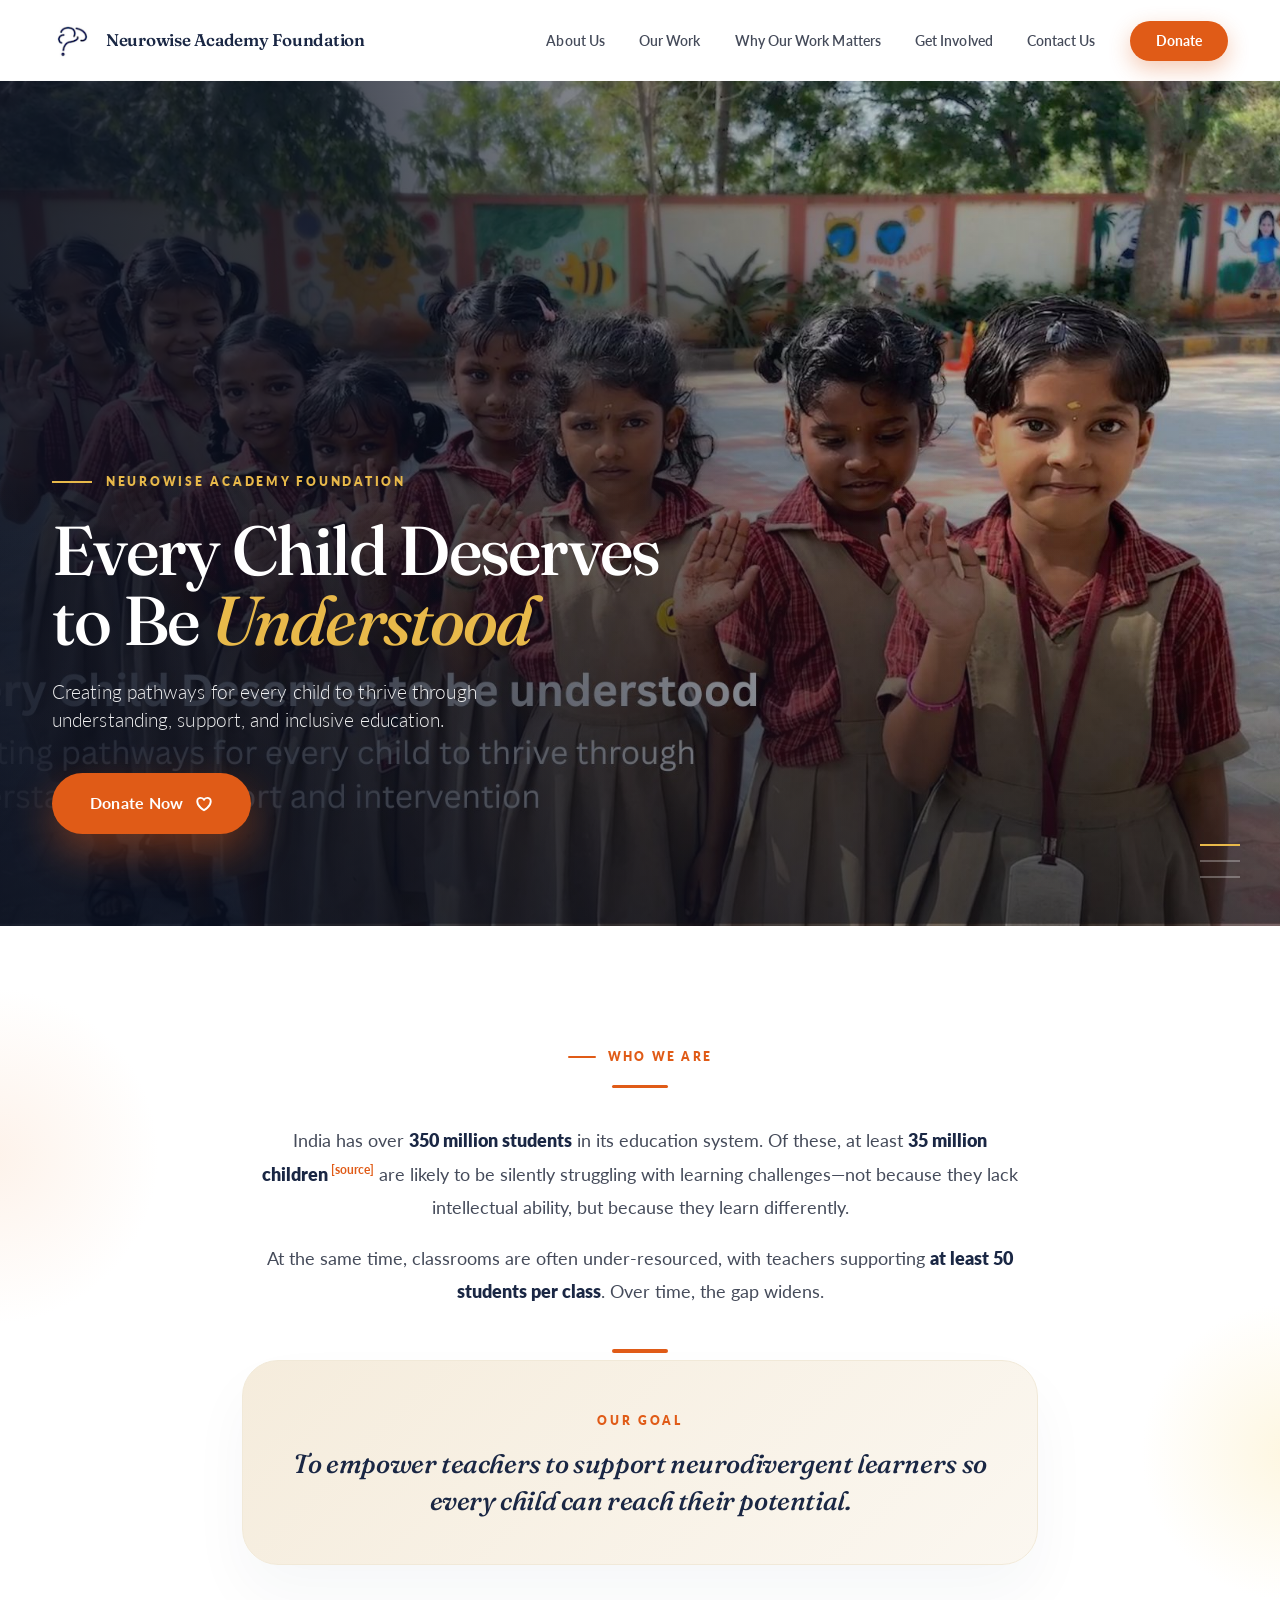
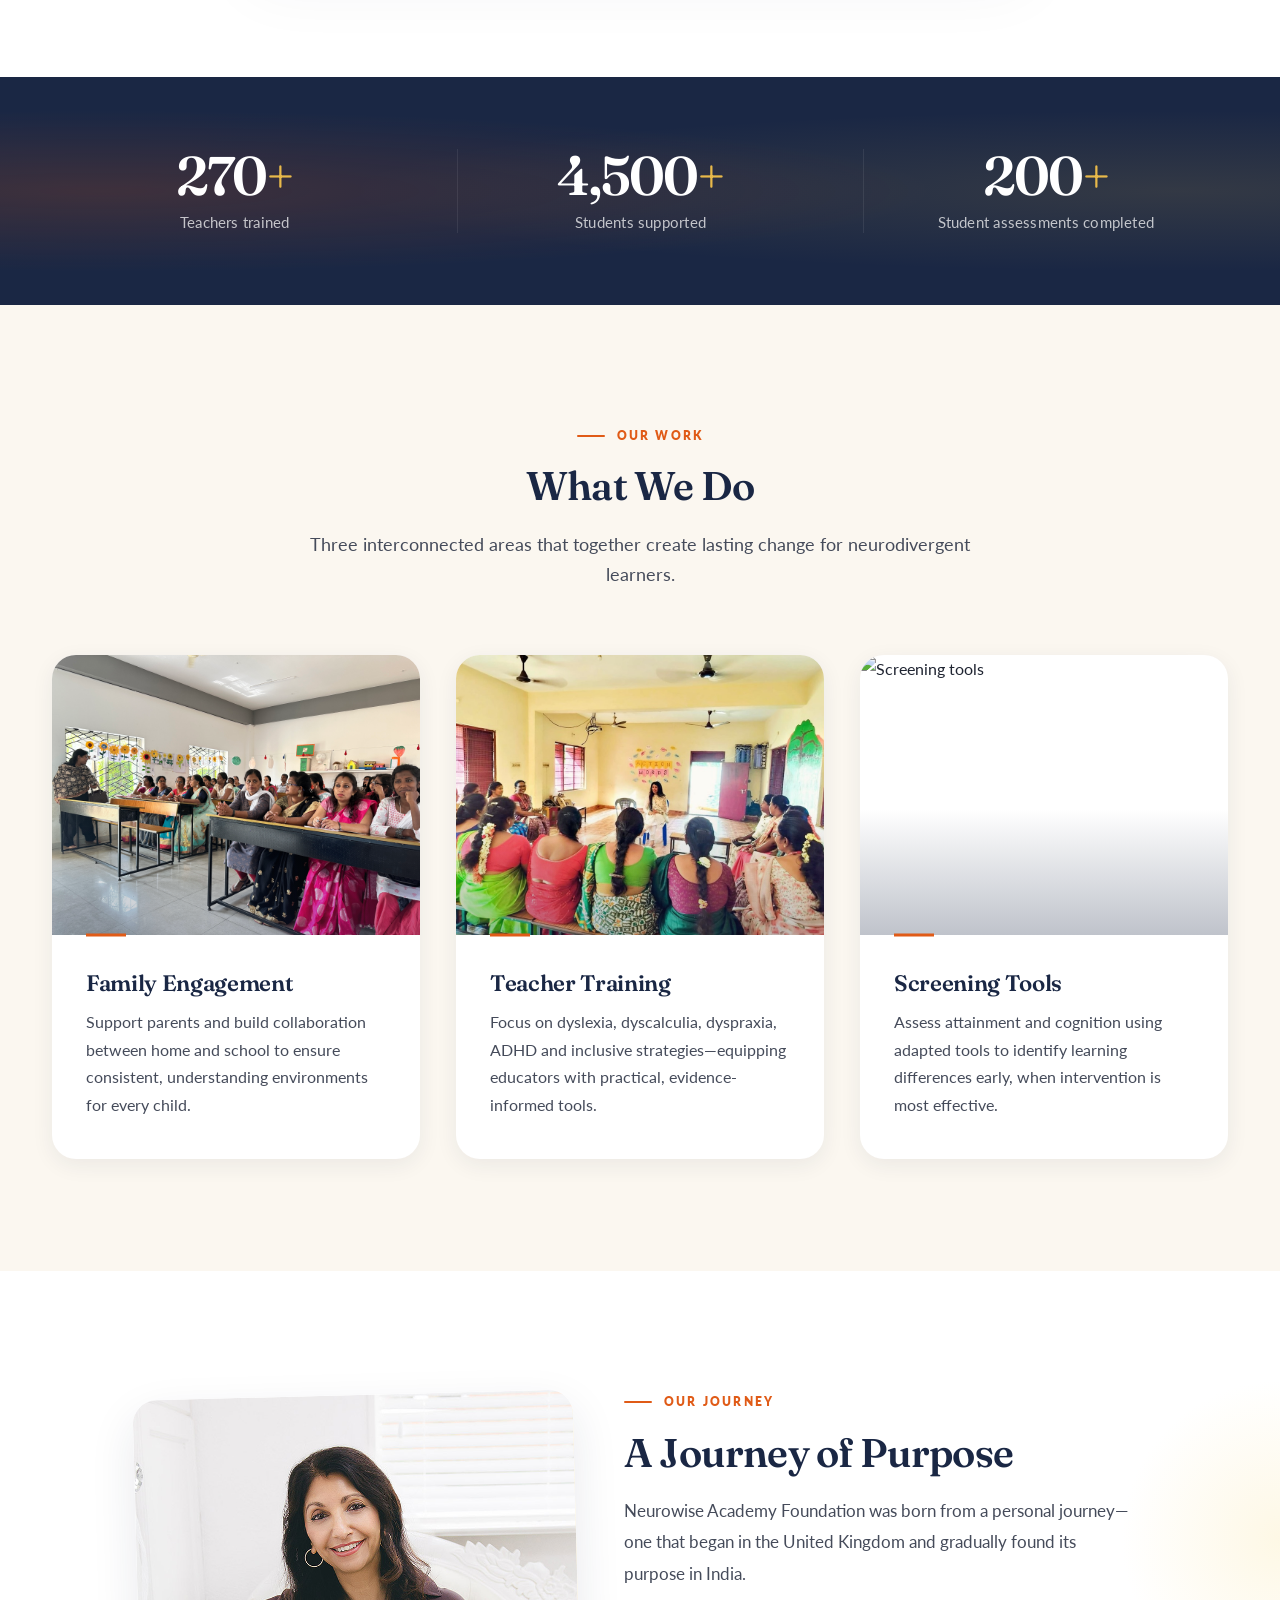
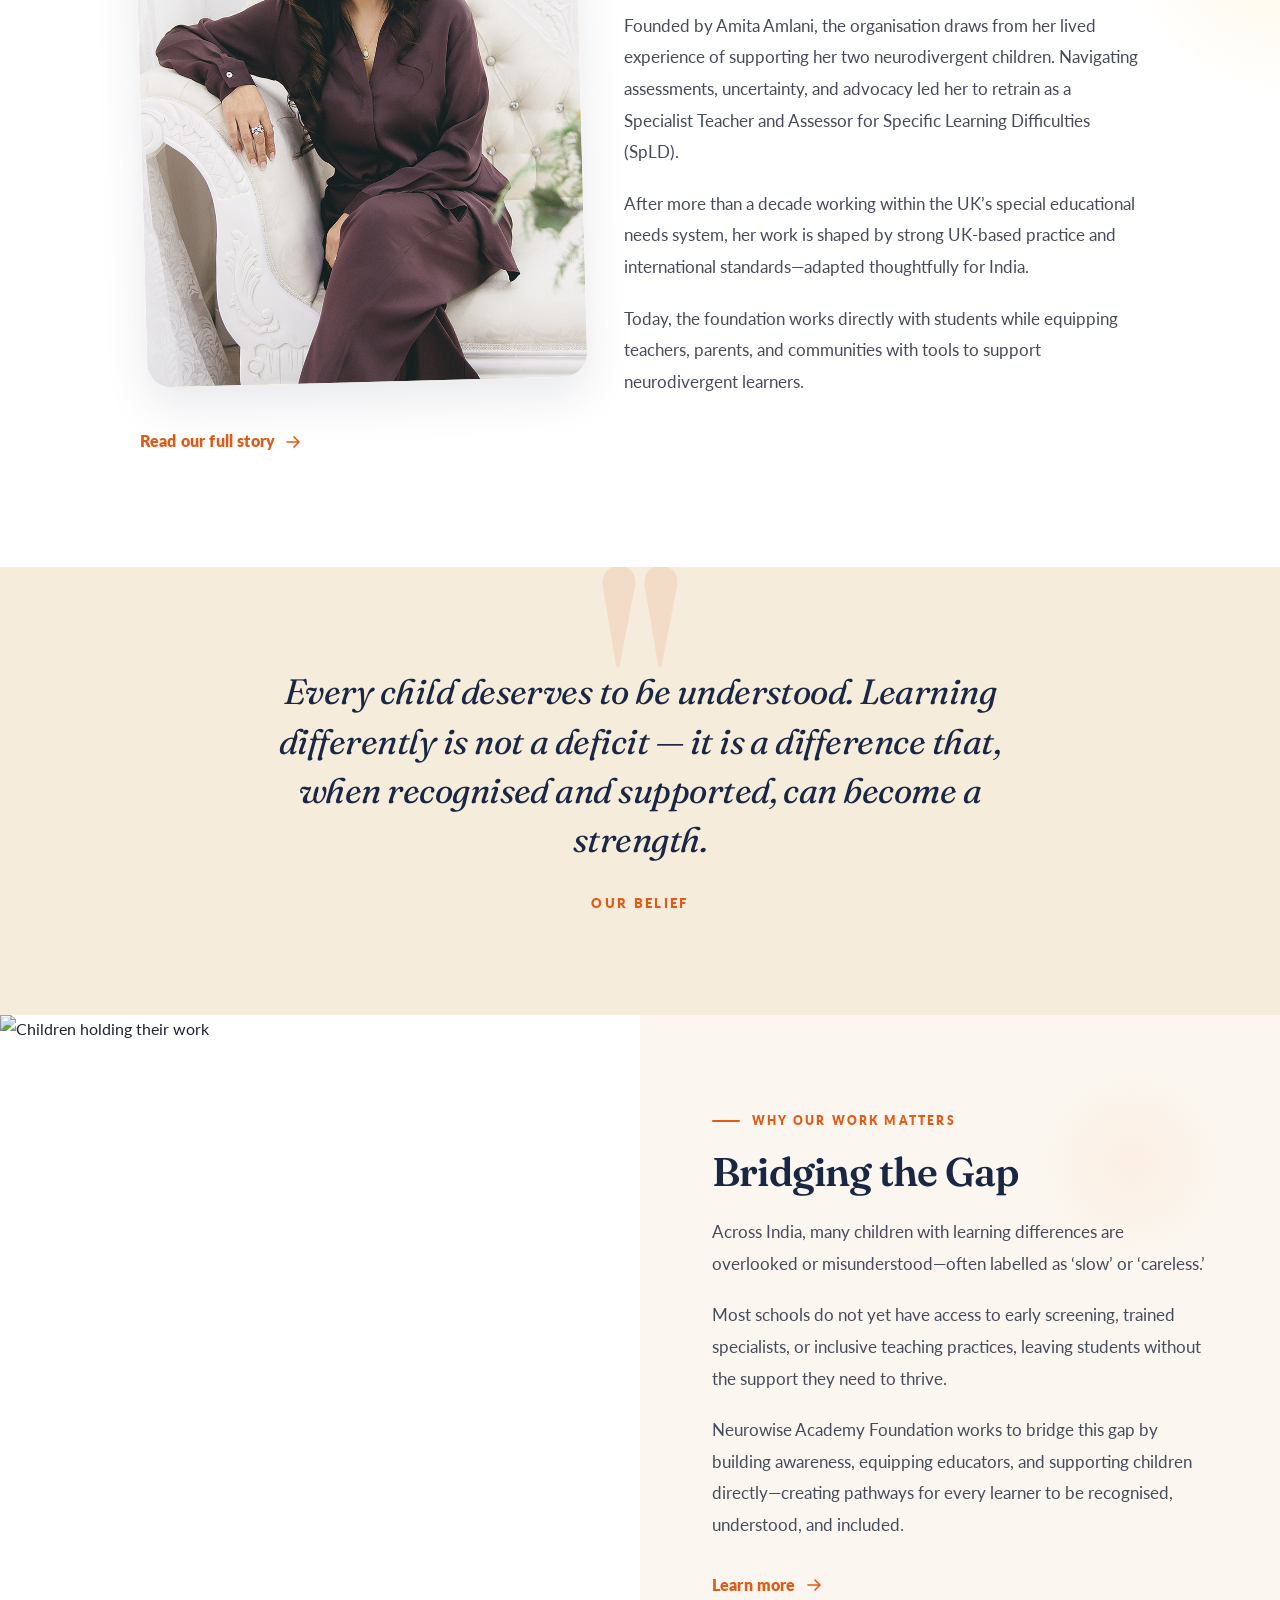
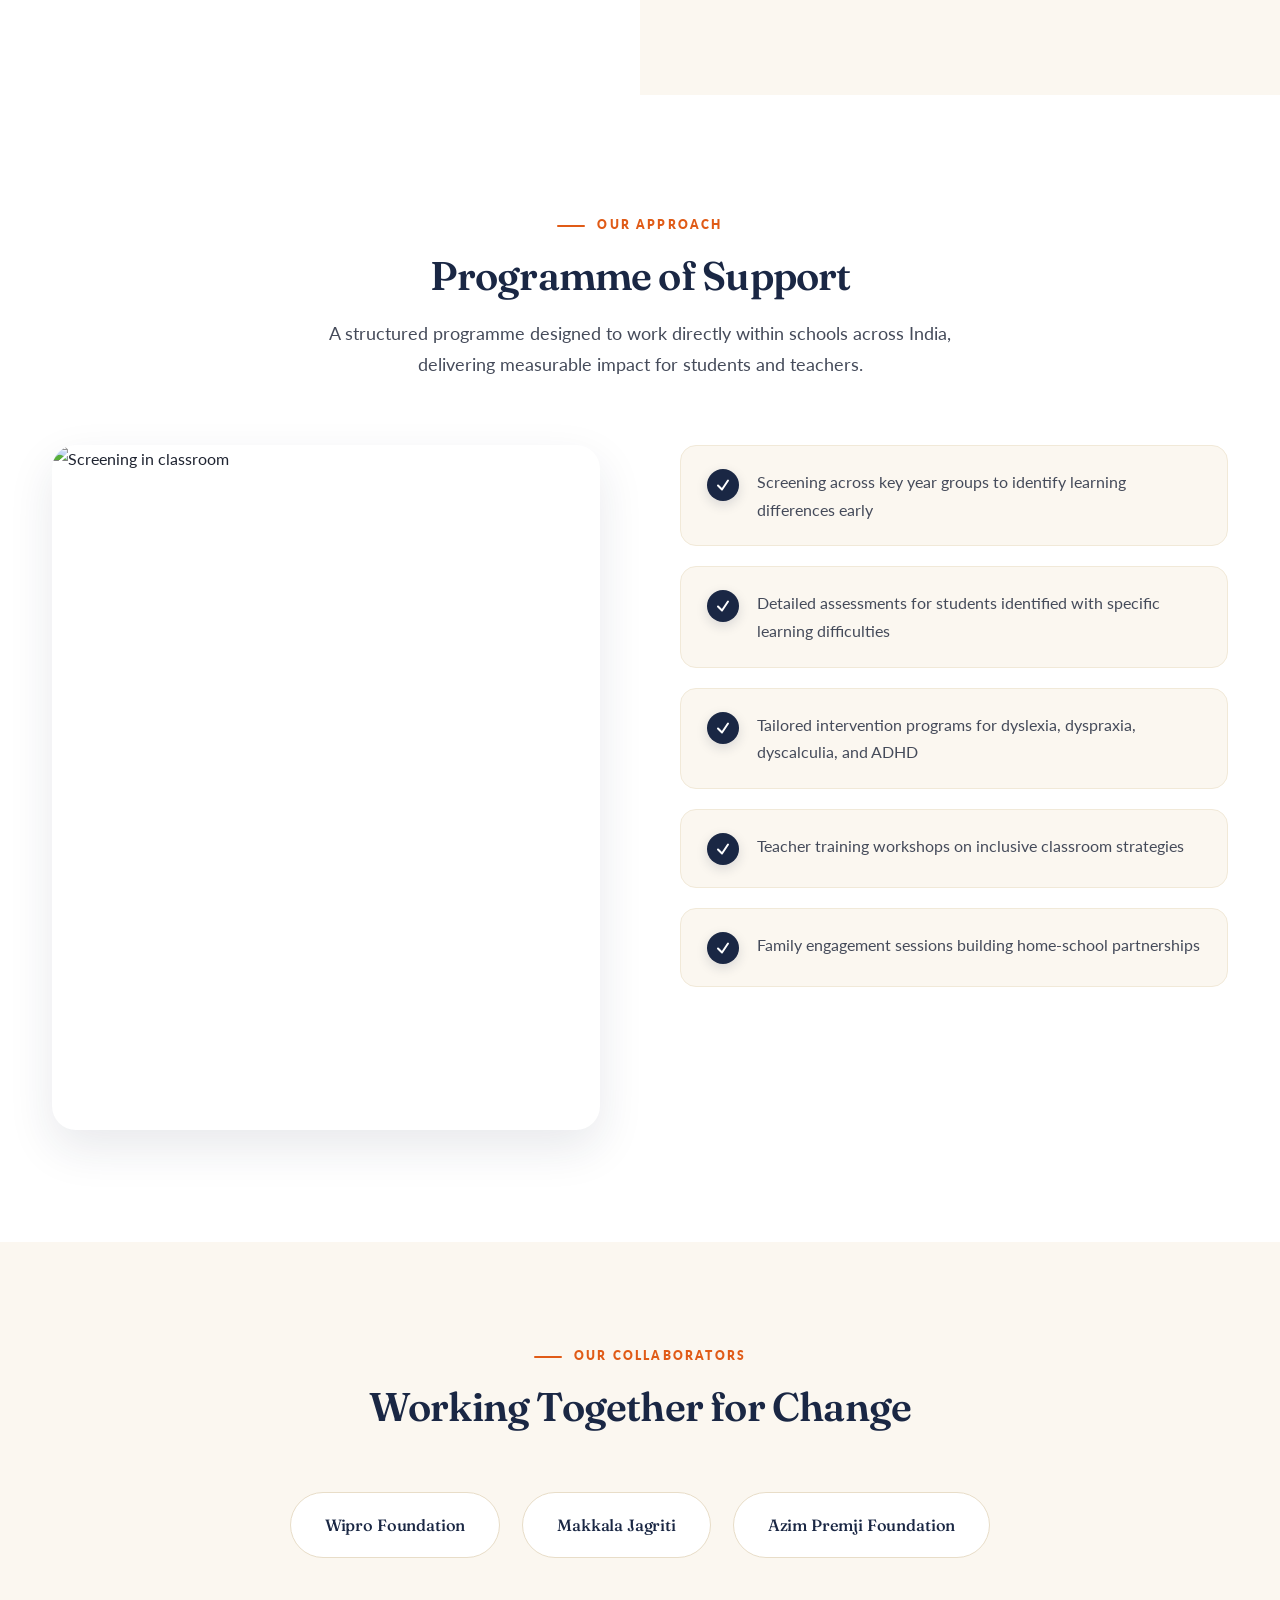
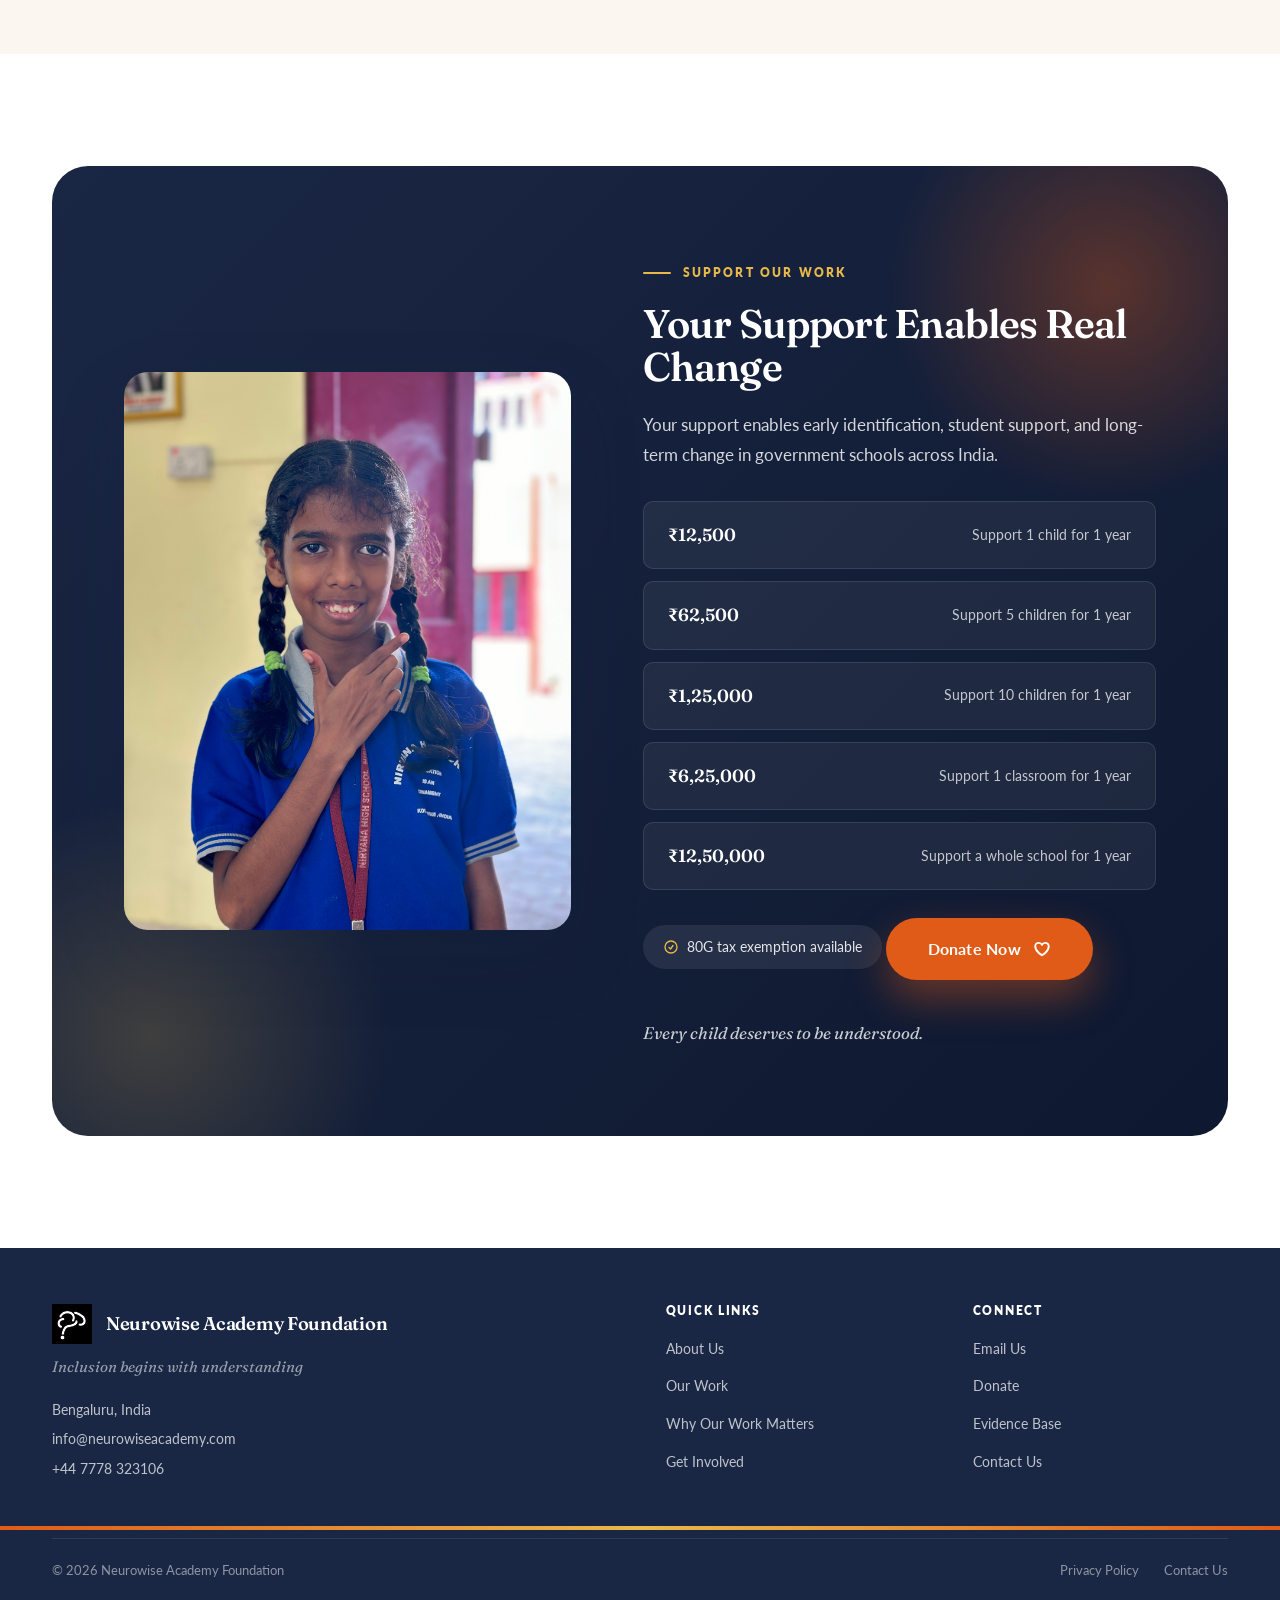
==== commit e43f1ac7: "Redesign site — editorial NGO feel, fix carousel, premium polish - Add Fraunces serif display font f" ====
--- a/index.html
+++ b/index.html
@@ -7,7 +7,7 @@
   <meta name="description" content="Neurowise Academy Foundation enables teachers to identify neurodivergent children across India, putting interventions in place so every child can reach their potential.">
   <link rel="preconnect" href="https://fonts.googleapis.com">
   <link rel="preconnect" href="https://fonts.gstatic.com" crossorigin>
-  <link href="https://fonts.googleapis.com/css2?family=Lato:ital,wght@0,300;0,400;0,700;0,900;1,400&display=swap" rel="stylesheet">
+  <link href="https://fonts.googleapis.com/css2?family=Fraunces:ital,opsz,wght@0,9..144,400;0,9..144,500;0,9..144,600;1,9..144,400;1,9..144,500&family=Lato:ital,wght@0,300;0,400;0,700;0,900;1,400&display=swap" rel="stylesheet">
   <link rel="stylesheet" href="styles.css">
 </head>
 <body>
@@ -42,31 +42,93 @@
     <a href="donate.html" class="nav-cta">Donate</a>
   </div>
 
-  <!-- HERO -->
-  <section class="hero">
-    <div class="hero-bg">
-      <img src="images/hero-nirvana-school-wave.jpg" alt="Children waving at school">
-    </div>
-    <div class="hero-overlay"></div>
-    <div class="hero-content container">
-      <h1>Every Child Deserves<br>to Be Understood</h1>
-      <p>Creating pathways for every child to thrive through understanding, support, and inclusive education.</p>
-      <a href="#support" class="hero-btn">
-        Support Our Work
-        <svg xmlns="http://www.w3.org/2000/svg" fill="none" viewBox="0 0 24 24" stroke-width="2.5" stroke="currentColor"><path stroke-linecap="round" stroke-linejoin="round" d="M13.5 4.5L21 12m0 0l-7.5 7.5M21 12H3"/></svg>
-      </a>
-    </div>
+  <!-- HERO CAROUSEL -->
+  <section class="hero" id="hero-carousel">
+
+    <!-- Slide 1 -->
+    <article class="hero-slide active" data-slide="0">
+      <div class="hero-slide-bg">
+        <img src="images/hero-smiley.jpg" alt="Smiling school children" loading="eager">
+      </div>
+      <div class="hero-overlay"></div>
+      <div class="hero-overlay-bottom"></div>
+      <div class="hero-content">
+        <div class="container">
+          <span class="hero-eyebrow">Neurowise Academy Foundation</span>
+          <h1 class="hero-title">Every Child Deserves<br>to Be <em>Understood</em></h1>
+          <p class="hero-sub">Creating pathways for every child to thrive through understanding, support, and inclusive education.</p>
+          <a href="donate.html" class="hero-cta">
+            Donate Now
+            <svg xmlns="http://www.w3.org/2000/svg" fill="none" viewBox="0 0 24 24" stroke-width="2.5" stroke="currentColor"><path stroke-linecap="round" stroke-linejoin="round" d="M21 8.25c0-2.485-2.099-4.5-4.688-4.5-1.935 0-3.597 1.126-4.312 2.733-.715-1.607-2.377-2.733-4.313-2.733C5.1 3.75 3 5.765 3 8.25c0 7.22 9 12 9 12s9-4.78 9-12z"/></svg>
+          </a>
+        </div>
+      </div>
+    </article>
+
+    <!-- Slide 2 -->
+    <article class="hero-slide" data-slide="1">
+      <div class="hero-slide-bg">
+        <img src="images/lung-lesson.jpg" alt="Classroom lung lesson" loading="lazy">
+      </div>
+      <div class="hero-overlay"></div>
+      <div class="hero-overlay-bottom"></div>
+      <svg class="hero-leaf" viewBox="0 0 100 100" fill="none" xmlns="http://www.w3.org/2000/svg" aria-hidden="true">
+        <path d="M50 5 Q 85 35 80 70 Q 55 95 25 75 Q 10 45 50 5 Z" fill="#e8b94a"/>
+        <path d="M50 5 Q 50 50 30 80" stroke="#e05b17" stroke-width="1.5" fill="none" opacity="0.5"/>
+      </svg>
+      <div class="hero-content">
+        <div class="container">
+          <span class="hero-eyebrow">Neuroinclusive Classrooms</span>
+          <h1 class="hero-title">Classrooms Where<br>Every <em>Mind</em> Belongs</h1>
+          <p class="hero-sub">&ldquo;No two leaves are alike.&rdquo; &mdash; Gandhi</p>
+          <a href="our-work.html" class="hero-cta">
+            Explore Our Work
+            <svg xmlns="http://www.w3.org/2000/svg" fill="none" viewBox="0 0 24 24" stroke-width="2.5" stroke="currentColor"><path stroke-linecap="round" stroke-linejoin="round" d="M13.5 4.5L21 12m0 0l-7.5 7.5M21 12H3"/></svg>
+          </a>
+        </div>
+      </div>
+    </article>
+
+    <!-- Slide 3 -->
+    <article class="hero-slide" data-slide="2">
+      <div class="hero-slide-bg">
+        <img src="images/choose-to-shine.jpg" alt="Children choose to shine" loading="lazy">
+      </div>
+      <div class="hero-overlay"></div>
+      <div class="hero-overlay-bottom"></div>
+      <div class="hero-content">
+        <div class="container">
+          <span class="hero-eyebrow">Choose To Shine</span>
+          <h1 class="hero-title">Confidence, Belonging,<br><em>Potential</em> Realised</h1>
+          <p class="hero-sub">Empowering teachers, supporting families, lifting every child.</p>
+          <a href="why-matters.html" class="hero-cta">
+            Why It Matters
+            <svg xmlns="http://www.w3.org/2000/svg" fill="none" viewBox="0 0 24 24" stroke-width="2.5" stroke="currentColor"><path stroke-linecap="round" stroke-linejoin="round" d="M13.5 4.5L21 12m0 0l-7.5 7.5M21 12H3"/></svg>
+          </a>
+        </div>
+      </div>
+    </article>
+
+    <div class="hero-dots" role="tablist" aria-label="Carousel">
+      <button class="hero-dot active" data-dot="0" aria-label="Slide 1"></button>
+      <button class="hero-dot" data-dot="1" aria-label="Slide 2"></button>
+      <button class="hero-dot" data-dot="2" aria-label="Slide 3"></button>
+    </div>
+
   </section>
 
   <!-- WHO WE ARE -->
   <section class="who-we-are">
     <div class="container reveal">
-      <span class="section-label">Who We Are</span>
+      <span class="section-label" style="justify-content: center;">Who We Are</span>
       <div class="who-line"></div>
-      <p class="who-text">India has over <strong>350 million students</strong> in its education system. Of these, at least <strong>35 million children</strong> are likely to be silently struggling with learning challenges&mdash;not because they lack intellectual ability, but because they learn differently.</p>
+      <p class="who-text">India has over <strong>350 million students</strong> in its education system. Of these, at least <strong>35 million children</strong><a href="evidence-base.html" class="evidence-link">[source]</a> are likely to be silently struggling with learning challenges&mdash;not because they lack intellectual ability, but because they learn differently.</p>
       <p class="who-text">At the same time, classrooms are often under-resourced, with teachers supporting <strong>at least 50 students per class</strong>. Over time, the gap widens.</p>
-      <p class="who-mission">Our mission is to change that.</p>
-      <p class="who-cta-text">We empower teachers to support neurodivergent learners so every child can reach their potential.</p>
+
+      <div class="who-goal">
+        <span class="who-goal-label">Our Goal</span>
+        <p>To empower teachers to support neurodivergent learners so every child can reach their potential.</p>
+      </div>
     </div>
   </section>
 
@@ -96,7 +158,7 @@
       <div class="section-header reveal">
         <span class="section-label">Our Work</span>
         <h2 class="section-title">What We Do</h2>
-        <p class="section-subtitle">Our work focuses on three interconnected areas that together create lasting change for neurodivergent learners.</p>
+        <p class="section-subtitle">Three interconnected areas that together create lasting change for neurodivergent learners.</p>
       </div>
       <div class="work-grid">
         <div class="work-card reveal">
@@ -133,11 +195,11 @@
   <!-- JOURNEY -->
   <section class="journey">
     <div class="container">
-      <div class="journey-grid">
-        <div class="journey-image reveal">
-          <img src="images/about-us-teacher-student.jpg" alt="Amita Amlani working with a student">
-        </div>
-        <div class="journey-text reveal reveal-d1">
+      <div class="journey-wrap reveal">
+        <div class="journey-image-float">
+          <img src="images/amita-journey.jpg" alt="Amita Amlani">
+        </div>
+        <div class="journey-text">
           <span class="section-label">Our Journey</span>
           <h2 class="section-title">A Journey of Purpose</h2>
           <p>Neurowise Academy Foundation was born from a personal journey&mdash;one that began in the United Kingdom and gradually found its purpose in India.</p>
@@ -153,6 +215,16 @@
     </div>
   </section>
 
+  <!-- QUOTE BLOCK -->
+  <section class="quote-section">
+    <div class="container reveal">
+      <blockquote class="big-quote">
+        Every child deserves to be understood. Learning differently is not a deficit &mdash; it is a difference that, when recognised and supported, can become a strength.
+      </blockquote>
+      <div class="big-quote-cite">Our Belief</div>
+    </div>
+  </section>
+
   <!-- WHY IT MATTERS -->
   <section class="why-matters" id="why-matters">
     <div class="why-grid">
@@ -161,10 +233,14 @@
       </div>
       <div class="why-content reveal reveal-d1">
         <span class="section-label">Why Our Work Matters</span>
-        <h2 class="section-title">Closing the Gap</h2>
+        <h2 class="section-title">Bridging the Gap</h2>
         <p>Across India, many children with learning differences are overlooked or misunderstood&mdash;often labelled as &lsquo;slow&rsquo; or &lsquo;careless.&rsquo;</p>
         <p>Most schools do not yet have access to early screening, trained specialists, or inclusive teaching practices, leaving students without the support they need to thrive.</p>
-        <p>Neurowise Academy Foundation works to close this gap by building awareness, equipping educators, and supporting children directly&mdash;creating pathways for every learner to be recognised, understood, and included.</p>
+        <p>Neurowise Academy Foundation works to bridge this gap by building awareness, equipping educators, and supporting children directly&mdash;creating pathways for every learner to be recognised, understood, and included.</p>
+        <a href="why-matters.html" class="link-arrow">
+          Learn more
+          <svg xmlns="http://www.w3.org/2000/svg" fill="none" viewBox="0 0 24 24" stroke-width="2.5" stroke="currentColor"><path stroke-linecap="round" stroke-linejoin="round" d="M13.5 4.5L21 12m0 0l-7.5 7.5M21 12H3"/></svg>
+        </a>
       </div>
     </div>
   </section>
@@ -178,7 +254,10 @@
         <p class="section-subtitle">A structured programme designed to work directly within schools across India, delivering measurable impact for students and teachers.</p>
       </div>
       <div class="program-layout">
-        <div class="reveal">
+        <div class="program-image reveal">
+          <img src="images/early-identification-classroom.jpg" alt="Screening in classroom">
+        </div>
+        <div class="reveal reveal-d1">
           <ul class="program-list">
             <li>
               <span class="check"><svg xmlns="http://www.w3.org/2000/svg" fill="none" viewBox="0 0 24 24" stroke-width="3" stroke="currentColor"><path stroke-linecap="round" stroke-linejoin="round" d="M4.5 12.75l6 6 9-13.5"/></svg></span>
@@ -198,19 +277,9 @@
             </li>
             <li>
               <span class="check"><svg xmlns="http://www.w3.org/2000/svg" fill="none" viewBox="0 0 24 24" stroke-width="3" stroke="currentColor"><path stroke-linecap="round" stroke-linejoin="round" d="M4.5 12.75l6 6 9-13.5"/></svg></span>
-              <span>Working towards CReSTeD accreditation for partner schools</span>
+              <span>Family engagement sessions building home-school partnerships</span>
             </li>
           </ul>
-        </div>
-        <div class="reveal reveal-d1">
-          <div class="program-coe">
-            <h4>Centre of Excellence</h4>
-            <p>In partnership with Atria University in Bangalore, Neurowise Academy has established a Centre of Excellence&mdash;a hub for workshops, seminars, and training sessions that reach educational institutes across India.</p>
-          </div>
-          <div class="program-coe" style="margin-top: 16px; border-left-color: var(--orange);">
-            <h4>Pilot School Success</h4>
-            <p>The ICAN School in Mysore became the first school in India to achieve full CReSTeD accreditation, demonstrating that world-class learning support provision is achievable in Indian schools.</p>
-          </div>
         </div>
       </div>
     </div>
@@ -220,15 +289,13 @@
   <section class="partners">
     <div class="container">
       <div class="section-header reveal">
-        <span class="section-label">Our Partners</span>
+        <span class="section-label">Our Collaborators</span>
         <h2 class="section-title">Working Together for Change</h2>
       </div>
       <div class="partner-grid reveal">
         <div class="partner-tag">Wipro Foundation</div>
         <div class="partner-tag">Makkala Jagriti</div>
         <div class="partner-tag">Azim Premji Foundation</div>
-        <div class="partner-tag">CReSTeD UK</div>
-        <div class="partner-tag">Atria University</div>
       </div>
     </div>
   </section>
@@ -236,45 +303,32 @@
   <!-- SUPPORT -->
   <section class="support" id="support">
     <div class="container">
-      <div class="support-grid">
-        <div class="support-img reveal">
-          <img src="images/smiling-child-portrait.jpg" alt="Smiling child">
-        </div>
-        <div class="reveal reveal-d1">
-          <span class="section-label">Support Our Work</span>
-          <h2 class="section-title">Your Support Enables Real Change</h2>
-          <p class="support-intro">Your support enables early identification, student support, and long-term change in government schools across India.</p>
-          <div class="tiers">
-            <div class="tier">
-              <span class="tier-amt">&#8377;12,500</span>
-              <span class="tier-desc">Support 1 child for 1 year</span>
+      <div class="support-inner">
+        <div class="support-grid">
+          <div class="support-img reveal">
+            <img src="images/smiling-child-portrait.jpg" alt="Smiling child">
+          </div>
+          <div class="reveal reveal-d1">
+            <span class="section-label">Support Our Work</span>
+            <h2 class="section-title">Your Support Enables Real Change</h2>
+            <p class="support-intro">Your support enables early identification, student support, and long-term change in government schools across India.</p>
+            <div class="tiers">
+              <div class="tier"><span class="tier-amt">&#8377;12,500</span><span class="tier-desc">Support 1 child for 1 year</span></div>
+              <div class="tier"><span class="tier-amt">&#8377;62,500</span><span class="tier-desc">Support 5 children for 1 year</span></div>
+              <div class="tier"><span class="tier-amt">&#8377;1,25,000</span><span class="tier-desc">Support 10 children for 1 year</span></div>
+              <div class="tier"><span class="tier-amt">&#8377;6,25,000</span><span class="tier-desc">Support 1 classroom for 1 year</span></div>
+              <div class="tier"><span class="tier-amt">&#8377;12,50,000</span><span class="tier-desc">Support a whole school for 1 year</span></div>
             </div>
-            <div class="tier">
-              <span class="tier-amt">&#8377;62,500</span>
-              <span class="tier-desc">Support 5 children for 1 year</span>
+            <div class="tax-note">
+              <svg xmlns="http://www.w3.org/2000/svg" fill="none" viewBox="0 0 24 24" stroke-width="2" stroke="currentColor"><path stroke-linecap="round" stroke-linejoin="round" d="M9 12.75L11.25 15 15 9.75M21 12a9 9 0 11-18 0 9 9 0 0118 0z"/></svg>
+              80G tax exemption available
             </div>
-            <div class="tier">
-              <span class="tier-amt">&#8377;1,25,000</span>
-              <span class="tier-desc">Support 10 children for 1 year</span>
-            </div>
-            <div class="tier">
-              <span class="tier-amt">&#8377;6,25,000</span>
-              <span class="tier-desc">Support 1 classroom for 1 year</span>
-            </div>
-            <div class="tier">
-              <span class="tier-amt">&#8377;12,50,000</span>
-              <span class="tier-desc">Support a whole school for 1 year</span>
-            </div>
-          </div>
-          <div class="tax-note">
-            <svg xmlns="http://www.w3.org/2000/svg" fill="none" viewBox="0 0 24 24" stroke-width="2" stroke="currentColor"><path stroke-linecap="round" stroke-linejoin="round" d="M9 12.75L11.25 15 15 9.75M21 12a9 9 0 11-18 0 9 9 0 0118 0z"/></svg>
-            80G tax exemption available
-          </div>
-          <p class="support-tagline">Every child deserves to be understood.</p>
-          <a href="#" class="btn-donate">
-            Donate Now
-            <svg xmlns="http://www.w3.org/2000/svg" fill="none" viewBox="0 0 24 24" stroke-width="2.5" stroke="currentColor" width="18" height="18"><path stroke-linecap="round" stroke-linejoin="round" d="M21 8.25c0-2.485-2.099-4.5-4.688-4.5-1.935 0-3.597 1.126-4.312 2.733-.715-1.607-2.377-2.733-4.313-2.733C5.1 3.75 3 5.765 3 8.25c0 7.22 9 12 9 12s9-4.78 9-12z"/></svg>
-          </a>
+            <a href="donate.html" class="btn-donate">
+              Donate Now
+              <svg xmlns="http://www.w3.org/2000/svg" fill="none" viewBox="0 0 24 24" stroke-width="2.5" stroke="currentColor" width="18" height="18"><path stroke-linecap="round" stroke-linejoin="round" d="M21 8.25c0-2.485-2.099-4.5-4.688-4.5-1.935 0-3.597 1.126-4.312 2.733-.715-1.607-2.377-2.733-4.313-2.733C5.1 3.75 3 5.765 3 8.25c0 7.22 9 12 9 12s9-4.78 9-12z"/></svg>
+            </a>
+            <p class="support-tagline">Every child deserves to be understood.</p>
+          </div>
         </div>
       </div>
     </div>
@@ -310,16 +364,19 @@
           <ul class="footer-links">
             <li><a href="mailto:info@neurowiseacademy.com">Email Us</a></li>
             <li><a href="donate.html">Donate</a></li>
-            <li><a href="#">Privacy Policy</a></li>
+            <li><a href="evidence-base.html">Evidence Base</a></li>
             <li><a href="contact.html">Contact Us</a></li>
           </ul>
         </div>
       </div>
+    </div>
+    <div class="footer-band"></div>
+    <div class="container">
       <div class="footer-bottom">
         <span>&copy; 2026 Neurowise Academy Foundation</span>
         <div class="footer-legal">
           <a href="#">Privacy Policy</a>
-          <a href="#footer">Contact Us</a>
+          <a href="contact.html">Contact Us</a>
         </div>
       </div>
     </div>
--- a/styles.css
+++ b/styles.css
@@ -1,33 +1,53 @@
-/* ===== RESET & VARIABLES ===== */
+/* =========================================================
+   NEUROWISE ACADEMY FOUNDATION
+   Premium NGO redesign — editorial, layered, warm
+   ========================================================= */
+
 *, *::before, *::after { margin: 0; padding: 0; box-sizing: border-box; }
 
 :root {
-  --navy: #1f2a44;
-  --navy-light: #2a3754;
-  --orange: #eb681a;
-  --orange-hover: #d45a10;
-  --gold: #f7c94e;
-  --text: #333333;
-  --text-mid: #555555;
-  --text-light: #6b7280;
+  --navy: #1a2744;
+  --navy-deep: #0e1830;
+  --navy-soft: #2b3a5c;
+  --orange: #e05b17;
+  --orange-hover: #c94d0d;
+  --orange-soft: #fce8d9;
+  --gold: #e8b94a;
+  --gold-soft: #fdf3d4;
+
+  --text: #1f2431;
+  --text-mid: #454b5a;
+  --text-light: #6e7484;
+
   --bg: #ffffff;
-  --bg-warm: #f9f7f4;
-  --bg-light: #f4f1ec;
-  --border: #e5e1db;
-  --border-light: #eee;
-  --shadow-xs: 0 1px 3px rgba(31,42,68,0.04);
-  --shadow-sm: 0 2px 8px rgba(31,42,68,0.06);
-  --shadow-md: 0 8px 24px rgba(31,42,68,0.08);
-  --shadow-lg: 0 16px 48px rgba(31,42,68,0.10);
-  --radius: 10px;
-  --radius-sm: 6px;
+  --bg-warm: #fbf7f0;
+  --bg-cream: #f5ecdc;
+  --bg-tint: #efe7d6;
+  --border: #e8ddc8;
+  --border-soft: #f1e9d8;
+
+  --shadow-xs: 0 2px 6px rgba(26,39,68,0.04);
+  --shadow-sm: 0 6px 22px rgba(26,39,68,0.07);
+  --shadow-md: 0 18px 46px rgba(26,39,68,0.10);
+  --shadow-lg: 0 28px 72px rgba(26,39,68,0.15);
+
+  --radius-xs: 6px;
+  --radius-sm: 10px;
+  --radius: 16px;
+  --radius-lg: 24px;
+  --radius-xl: 36px;
+
   --ease: cubic-bezier(0.4, 0, 0.2, 1);
+  --ease-out: cubic-bezier(0.16, 1, 0.3, 1);
+
+  --serif: 'Fraunces', 'Source Serif 4', Georgia, serif;
+  --sans: 'Lato', -apple-system, BlinkMacSystemFont, sans-serif;
 }
 
 html { scroll-behavior: smooth; font-size: 16px; }
 
 body {
-  font-family: 'Lato', sans-serif;
+  font-family: var(--sans);
   color: var(--text);
   background: var(--bg);
   line-height: 1.72;
@@ -38,80 +58,95 @@
 
 img { max-width: 100%; height: auto; display: block; }
 a { color: inherit; text-decoration: none; }
-strong { font-weight: 700; }
+strong { font-weight: 800; color: var(--navy); }
 
 h1, h2, h3, h4, h5 {
-  line-height: 1.22;
-  font-weight: 700;
+  font-family: var(--serif);
+  line-height: 1.08;
+  font-weight: 600;
   color: var(--navy);
-}
-
-h1 { font-size: 2.75rem; letter-spacing: -0.025em; }
-h2 { font-size: 1.85rem; letter-spacing: -0.015em; }
-h3 { font-size: 1.25rem; letter-spacing: -0.01em; }
-h4 { font-size: 1.05rem; }
+  letter-spacing: -0.02em;
+}
+
+h1 { font-size: clamp(2.1rem, 4.6vw, 3.4rem); font-weight: 600; }
+h2 { font-size: clamp(1.7rem, 3.4vw, 2.5rem); font-weight: 600; }
+h3 { font-size: 1.35rem; font-weight: 600; letter-spacing: -0.015em; }
+h4 { font-size: 1.08rem; letter-spacing: -0.01em; }
+
+p { font-family: var(--sans); }
 
 .container {
-  max-width: 1180px;
+  max-width: 1240px;
   margin: 0 auto;
-  padding: 0 28px;
-}
-
-/* ===== SCROLL REVEAL ===== */
+  padding: 0 32px;
+}
+.container-narrow { max-width: 860px; margin: 0 auto; padding: 0 32px; }
+
+/* =========================================================
+   SCROLL REVEAL
+   ========================================================= */
 .reveal {
   opacity: 0;
-  transform: translateY(28px);
-  transition: opacity 0.65s var(--ease), transform 0.65s var(--ease);
+  transform: translateY(36px);
+  transition: opacity 0.9s var(--ease-out), transform 0.9s var(--ease-out);
 }
 .reveal.visible { opacity: 1; transform: none; }
-.reveal-d1 { transition-delay: 0.1s; }
-.reveal-d2 { transition-delay: 0.2s; }
-.reveal-d3 { transition-delay: 0.3s; }
-.reveal-d4 { transition-delay: 0.4s; }
-
-/* ===== NAVBAR ===== */
+.reveal-d1 { transition-delay: 0.08s; }
+.reveal-d2 { transition-delay: 0.16s; }
+.reveal-d3 { transition-delay: 0.24s; }
+.reveal-d4 { transition-delay: 0.32s; }
+.reveal-delay-1 { transition-delay: 0.08s; }
+.reveal-delay-2 { transition-delay: 0.16s; }
+.reveal-delay-3 { transition-delay: 0.24s; }
+
+/* =========================================================
+   NAVBAR
+   ========================================================= */
 .navbar {
   position: fixed;
   top: 0; left: 0; right: 0;
   z-index: 1000;
-  background: #fff;
+  background: rgba(255,255,255,0.96);
+  backdrop-filter: saturate(1.2) blur(14px);
+  -webkit-backdrop-filter: saturate(1.2) blur(14px);
   border-bottom: 1px solid transparent;
   transition: border-color 0.3s var(--ease), box-shadow 0.3s var(--ease);
 }
 .navbar.scrolled {
   border-bottom-color: var(--border);
-  box-shadow: var(--shadow-xs);
+  box-shadow: 0 1px 20px rgba(26,39,68,0.04);
 }
 
 .nav-inner {
   display: flex;
   align-items: center;
   justify-content: space-between;
-  height: 70px;
+  height: 80px;
 }
 
 .nav-logo {
   display: flex;
   align-items: center;
-  gap: 10px;
-  font-size: 1.05rem;
-  font-weight: 900;
+  gap: 12px;
+  font-family: var(--serif);
+  font-size: 1.06rem;
+  font-weight: 600;
   color: var(--navy);
-  letter-spacing: -0.02em;
+  letter-spacing: -0.015em;
   white-space: nowrap;
 }
-.nav-logo-img { height: 34px; width: auto; }
+.nav-logo-img { height: 42px; width: auto; }
 
 .nav-links {
   display: flex;
   align-items: center;
-  gap: 28px;
+  gap: 34px;
   list-style: none;
 }
 .nav-links a {
-  font-size: 0.84rem;
+  font-size: 0.88rem;
   font-weight: 600;
-  color: var(--text-light);
+  color: var(--text-mid);
   letter-spacing: 0.005em;
   position: relative;
   transition: color 0.25s var(--ease);
@@ -119,10 +154,10 @@
 .nav-links a::after {
   content: '';
   position: absolute;
-  bottom: -3px; left: 0;
+  bottom: -7px; left: 0;
   width: 0; height: 2px;
-  background: var(--navy);
-  transition: width 0.25s var(--ease);
+  background: var(--orange);
+  transition: width 0.3s var(--ease);
 }
 .nav-links a:hover { color: var(--navy); }
 .nav-links a:hover::after { width: 100%; }
@@ -130,16 +165,18 @@
 .nav-cta {
   background: var(--orange) !important;
   color: #fff !important;
-  padding: 9px 22px;
-  border-radius: 50px;
+  padding: 12px 26px;
+  border-radius: 999px;
   font-weight: 700 !important;
-  font-size: 0.82rem !important;
-  letter-spacing: 0.03em;
-  transition: background 0.25s var(--ease), transform 0.25s var(--ease) !important;
+  font-size: 0.85rem !important;
+  letter-spacing: 0.02em;
+  box-shadow: 0 8px 22px rgba(224,91,23,0.32);
+  transition: background 0.25s var(--ease), transform 0.25s var(--ease), box-shadow 0.25s var(--ease) !important;
 }
 .nav-cta:hover {
   background: var(--orange-hover) !important;
-  transform: translateY(-1px);
+  transform: translateY(-2px);
+  box-shadow: 0 12px 28px rgba(224,91,23,0.42);
 }
 .nav-cta::after { display: none !important; }
 
@@ -150,7 +187,7 @@
   flex-direction: column; gap: 5px;
 }
 .nav-toggle span {
-  display: block; width: 22px; height: 2px;
+  display: block; width: 24px; height: 2px;
   background: var(--navy); border-radius: 2px;
   transition: transform 0.3s var(--ease), opacity 0.3s var(--ease);
 }
@@ -158,725 +195,1499 @@
 .nav-toggle.active span:nth-child(2) { opacity: 0; }
 .nav-toggle.active span:nth-child(3) { transform: rotate(-45deg) translate(5px,-5px); }
 
-/* Mobile overlay */
 .mobile-menu {
   display: none;
-  position: fixed; inset: 0; top: 70px;
+  position: fixed; inset: 0; top: 80px;
   background: #fff;
   z-index: 999;
   flex-direction: column;
   align-items: center;
   justify-content: center;
-  gap: 24px;
+  gap: 30px;
   opacity: 0; pointer-events: none;
   transition: opacity 0.3s ease;
 }
 .mobile-menu.open { opacity: 1; pointer-events: all; }
 .mobile-menu a {
-  font-size: 1.15rem; font-weight: 600; color: var(--navy);
-  transition: color 0.25s var(--ease);
+  font-family: var(--serif);
+  font-size: 1.35rem; font-weight: 600; color: var(--navy);
 }
 .mobile-menu a:hover { color: var(--orange); }
 .mobile-menu .nav-cta {
-  margin-top: 8px; padding: 13px 32px;
+  font-family: var(--sans);
+  margin-top: 8px; padding: 13px 34px;
   font-size: 1rem !important;
   display: inline-block;
-  border-radius: 50px;
-}
-
-/* ===== HERO ===== */
+  border-radius: 999px;
+}
+
+/* =========================================================
+   HERO CAROUSEL — fixed, editorial
+   ========================================================= */
 .hero {
   position: relative;
-  height: 88vh;
-  min-height: 520px;
-  max-height: 860px;
+  height: 94vh;
+  min-height: 620px;
+  max-height: 920px;
+  overflow: hidden;
+  margin-top: 80px;
+  background: var(--navy);
+}
+
+.hero-slide {
+  position: absolute; inset: 0;
+  opacity: 0;
+  visibility: hidden;
+  transition: opacity 1.2s var(--ease-out), visibility 0s linear 1.2s;
+  z-index: 1;
+}
+.hero-slide.active {
+  opacity: 1;
+  visibility: visible;
+  transition: opacity 1.2s var(--ease-out), visibility 0s linear 0s;
+  z-index: 2;
+}
+
+.hero-slide-bg {
+  position: absolute; inset: 0;
+  overflow: hidden;
+}
+.hero-slide-bg img {
+  width: 100%; height: 100%;
+  object-fit: cover;
+  transform: scale(1.08);
+  transition: transform 9s ease-out;
+}
+.hero-slide.active .hero-slide-bg img {
+  transform: scale(1);
+}
+
+.hero-overlay {
+  position: absolute; inset: 0;
+  background: linear-gradient(
+    90deg,
+    rgba(10,16,32,0.88) 0%,
+    rgba(10,16,32,0.72) 28%,
+    rgba(10,16,32,0.38) 56%,
+    rgba(10,16,32,0.10) 82%,
+    rgba(10,16,32,0.02) 100%
+  );
+}
+.hero-overlay-bottom {
+  position: absolute; inset: 0;
+  background: linear-gradient(
+    180deg,
+    rgba(10,16,32,0) 45%,
+    rgba(10,16,32,0.45) 100%
+  );
+  pointer-events: none;
+}
+
+.hero-content {
+  position: absolute;
+  left: 0; right: 0; bottom: 0;
+  padding: 0 0 92px;
+  z-index: 5;
+}
+.hero-content .container {
   display: flex;
+  flex-direction: column;
+  align-items: flex-start;
+  max-width: 1240px;
+}
+
+/* Content elements: hidden by default, animate in only when slide is active */
+.hero-eyebrow,
+.hero-title,
+.hero-sub,
+.hero-cta {
+  opacity: 0;
+  transform: translateY(22px);
+  transition: none;
+}
+.hero-slide.active .hero-eyebrow,
+.hero-slide.active .hero-title,
+.hero-slide.active .hero-sub,
+.hero-slide.active .hero-cta {
+  opacity: 1;
+  transform: translateY(0);
+  transition: opacity 0.9s var(--ease-out), transform 0.9s var(--ease-out);
+}
+.hero-slide.active .hero-eyebrow { transition-delay: 0.35s; }
+.hero-slide.active .hero-title   { transition-delay: 0.50s; }
+.hero-slide.active .hero-sub     { transition-delay: 0.70s; }
+.hero-slide.active .hero-cta     { transition-delay: 0.90s; }
+
+.hero-eyebrow {
+  display: inline-flex;
   align-items: center;
-  overflow: hidden;
-  margin-top: 70px;
-}
-.hero-bg {
-  position: absolute; inset: 0; z-index: 0;
-}
-.hero-bg img {
-  width: 100%; height: 100%; object-fit: cover;
-}
-.hero-overlay {
-  position: absolute; inset: 0; z-index: 1;
-  background: linear-gradient(
-    100deg,
-    rgba(31,42,68,0.78) 0%,
-    rgba(31,42,68,0.55) 40%,
-    rgba(31,42,68,0.18) 70%,
-    rgba(31,42,68,0.05) 100%
-  );
-}
-.hero-content {
-  position: relative; z-index: 2;
-  max-width: 620px;
-}
-.hero-content h1 {
+  gap: 14px;
+  color: var(--gold);
+  font-size: 0.78rem;
+  font-weight: 800;
+  letter-spacing: 0.22em;
+  text-transform: uppercase;
+  margin-bottom: 22px;
+}
+.hero-eyebrow::before {
+  content: '';
+  width: 40px; height: 2px;
+  background: var(--gold);
+}
+
+.hero-title {
+  font-family: var(--serif);
   color: #fff;
-  font-size: 3rem;
-  line-height: 1.1;
-  margin-bottom: 18px;
-  letter-spacing: -0.03em;
-}
-.hero-content p {
-  color: rgba(255,255,255,0.88);
-  font-size: 1.12rem;
-  line-height: 1.65;
-  max-width: 500px;
-  margin-bottom: 30px;
-}
-.hero-btn {
-  display: inline-flex; align-items: center; gap: 8px;
+  font-size: clamp(2.4rem, 5.4vw, 4.5rem);
+  font-weight: 500;
+  line-height: 1.02;
+  letter-spacing: -0.025em;
+  max-width: 760px;
+  margin-bottom: 22px;
+}
+.hero-title em {
+  font-style: italic;
+  font-weight: 500;
+  color: var(--gold);
+}
+
+.hero-sub {
+  color: rgba(255,255,255,0.92);
+  font-size: clamp(1.02rem, 1.45vw, 1.2rem);
+  line-height: 1.55;
+  max-width: 540px;
+  margin-bottom: 38px;
+  font-weight: 300;
+  letter-spacing: 0.005em;
+}
+
+.hero-cta {
+  display: inline-flex; align-items: center; gap: 12px;
   background: var(--orange); color: #fff;
-  padding: 13px 30px;
-  border-radius: 50px;
-  font-weight: 700; font-size: 0.92rem;
-  letter-spacing: 0.02em;
-  transition: background 0.25s var(--ease), transform 0.25s var(--ease), box-shadow 0.25s var(--ease);
-}
-.hero-btn:hover {
+  padding: 17px 38px;
+  border-radius: 999px;
+  font-weight: 700;
+  font-size: 0.98rem;
+  letter-spacing: 0.015em;
+  box-shadow: 0 18px 42px rgba(224,91,23,0.42);
+}
+.hero-cta:hover {
   background: var(--orange-hover);
-  transform: translateY(-2px);
-  box-shadow: 0 8px 24px rgba(235,104,26,0.25);
-}
-.hero-btn svg { width: 16px; height: 16px; transition: transform 0.25s var(--ease); }
-.hero-btn:hover svg { transform: translateX(3px); }
-
-/* ===== SECTIONS ===== */
-section { padding: 90px 0; }
-
-.section-label {
-  display: inline-block;
-  font-size: 0.72rem;
+  transform: translateY(-3px) !important;
+  box-shadow: 0 22px 50px rgba(224,91,23,0.55);
+}
+.hero-cta svg { width: 18px; height: 18px; transition: transform 0.25s var(--ease); }
+.hero-cta:hover svg { transform: translateX(4px); }
+
+/* Dots */
+.hero-dots {
+  position: absolute;
+  right: 40px; bottom: 48px;
+  display: flex; flex-direction: column; gap: 14px;
+  z-index: 10;
+}
+.hero-dot {
+  width: 40px; height: 2px;
+  background: rgba(255,255,255,0.28);
+  border: none;
+  cursor: pointer;
+  transition: background 0.3s var(--ease);
+  position: relative;
+  overflow: hidden;
+  padding: 0;
+}
+.hero-dot:hover { background: rgba(255,255,255,0.48); }
+.hero-dot.active { background: rgba(255,255,255,0.2); }
+.hero-dot.active::after {
+  content: '';
+  position: absolute;
+  left: 0; top: 0; bottom: 0;
+  background: var(--gold);
+  width: 100%;
+  transform: translateX(-100%);
+  animation: hero-progress 7s linear forwards;
+}
+@keyframes hero-progress {
+  from { transform: translateX(-100%); }
+  to { transform: translateX(0); }
+}
+
+/* Scroll hint */
+.hero-scroll {
+  position: absolute;
+  left: 40px; bottom: 40px;
+  color: rgba(255,255,255,0.5);
+  font-size: 0.7rem;
   font-weight: 700;
-  letter-spacing: 0.14em;
+  letter-spacing: 0.2em;
+  text-transform: uppercase;
+  writing-mode: vertical-rl;
+  display: flex; align-items: center; gap: 12px;
+  z-index: 10;
+}
+.hero-scroll::after {
+  content: '';
+  width: 1px; height: 48px;
+  background: rgba(255,255,255,0.3);
+  animation: scroll-line 2s ease-in-out infinite;
+}
+@keyframes scroll-line {
+  0%, 100% { transform: scaleY(1); transform-origin: top; }
+  50% { transform: scaleY(0.3); transform-origin: top; }
+}
+
+/* Floating leaf */
+.hero-leaf {
+  position: absolute;
+  top: 18%; right: 12%;
+  width: 140px; height: 140px;
+  opacity: 0;
+  pointer-events: none;
+  transition: opacity 1.5s var(--ease);
+  z-index: 3;
+}
+.hero-slide.active .hero-leaf {
+  opacity: 0.35;
+  animation: leaf-float 10s ease-in-out infinite;
+}
+@keyframes leaf-float {
+  0%, 100% { transform: translate(0, 0) rotate(-10deg); }
+  50% { transform: translate(-24px, 34px) rotate(8deg); }
+}
+
+/* =========================================================
+   PAGE HERO (non-carousel pages)
+   ========================================================= */
+.page-hero {
+  margin-top: 80px;
+  padding: 120px 0 90px;
+  background: var(--bg-warm);
+  text-align: center;
+  position: relative;
+  overflow: hidden;
+}
+.page-hero::before {
+  content: '';
+  position: absolute;
+  top: -35%; right: -15%;
+  width: 600px; height: 600px;
+  border-radius: 50%;
+  background: radial-gradient(circle, rgba(224,91,23,0.08) 0%, transparent 70%);
+  pointer-events: none;
+}
+.page-hero::after {
+  content: '';
+  position: absolute;
+  bottom: -40%; left: -10%;
+  width: 560px; height: 560px;
+  border-radius: 50%;
+  background: radial-gradient(circle, rgba(232,185,74,0.10) 0%, transparent 70%);
+  pointer-events: none;
+}
+.page-hero .container { position: relative; z-index: 2; }
+.page-hero h1 { margin-bottom: 18px; }
+.page-hero p {
+  max-width: 680px;
+  margin: 0 auto;
+  color: var(--text-mid);
+  font-size: 1.15rem;
+  line-height: 1.7;
+}
+
+/* =========================================================
+   SECTION BASICS
+   ========================================================= */
+section { padding: 112px 0; position: relative; }
+
+.eyebrow {
+  display: inline-flex;
+  align-items: center;
+  gap: 12px;
+  font-family: var(--sans);
+  font-size: 0.76rem;
+  font-weight: 800;
+  letter-spacing: 0.2em;
   text-transform: uppercase;
   color: var(--orange);
-  margin-bottom: 10px;
-}
-.section-title { margin-bottom: 18px; }
+  margin-bottom: 18px;
+}
+.eyebrow::before {
+  content: '';
+  width: 28px; height: 2px;
+  background: var(--orange);
+  border-radius: 2px;
+}
+
+.section-label {
+  display: inline-flex;
+  align-items: center;
+  gap: 12px;
+  font-family: var(--sans);
+  font-size: 0.76rem;
+  font-weight: 800;
+  letter-spacing: 0.18em;
+  text-transform: uppercase;
+  color: var(--orange);
+  margin-bottom: 18px;
+}
+.section-label::before {
+  content: '';
+  width: 28px; height: 2px;
+  background: var(--orange);
+  border-radius: 2px;
+}
+
+.section-title { margin-bottom: 22px; }
 .section-subtitle {
-  color: var(--text-light);
-  font-size: 1.05rem;
+  color: var(--text-mid);
+  font-size: 1.1rem;
   line-height: 1.75;
-  max-width: 640px;
+  max-width: 680px;
+  font-weight: 400;
 }
 .section-header {
   text-align: center;
-  margin-bottom: 56px;
-}
-.section-header .section-subtitle {
-  margin: 0 auto;
-}
-
-/* ===== WHO WE ARE ===== */
-.who-we-are { background: var(--bg); }
-.who-we-are .container { max-width: 780px; text-align: center; }
+  margin-bottom: 64px;
+}
+.section-header .section-label,
+.section-header .eyebrow { justify-content: center; }
+.section-header .section-subtitle { margin: 0 auto; }
+
+/* =========================================================
+   INTRO (Who We Are)
+   ========================================================= */
+.who-we-are { background: var(--bg); position: relative; overflow: hidden; }
+.who-we-are::before {
+  content: '';
+  position: absolute;
+  top: 8%; left: -180px;
+  width: 340px; height: 340px;
+  background: radial-gradient(circle, var(--orange-soft) 0%, transparent 70%);
+  opacity: 0.55;
+  border-radius: 50%;
+  pointer-events: none;
+}
+.who-we-are::after {
+  content: '';
+  position: absolute;
+  bottom: 10%; right: -160px;
+  width: 300px; height: 300px;
+  background: radial-gradient(circle, var(--gold-soft) 0%, transparent 70%);
+  opacity: 0.7;
+  border-radius: 50%;
+  pointer-events: none;
+}
+.who-we-are .container { max-width: 860px; text-align: center; position: relative; z-index: 2; }
+
+.who-line {
+  width: 56px; height: 3px;
+  background: var(--orange);
+  border-radius: 2px;
+  margin: 0 auto 36px;
+}
 
 .who-text {
   color: var(--text-mid);
-  font-size: 1.08rem;
-  line-height: 1.82;
-  margin-bottom: 14px;
+  font-size: 1.12rem;
+  line-height: 1.85;
+  margin-bottom: 18px;
 }
 .who-text strong {
   color: var(--navy);
-  font-weight: 900;
-}
-.who-mission {
-  font-size: 1.35rem;
-  font-weight: 900;
-  color: var(--navy);
-  margin: 28px 0 10px;
-  letter-spacing: -0.01em;
-}
-.who-cta-text {
-  font-size: 1.08rem;
-  color: var(--text-mid);
-}
-.who-line {
-  width: 44px; height: 3px;
+  font-weight: 800;
+}
+.who-goal {
+  margin-top: 52px;
+  padding: 44px 40px;
+  background: linear-gradient(135deg, var(--bg-cream) 0%, var(--bg-warm) 100%);
+  border-radius: var(--radius-xl);
+  border: 1px solid var(--border-soft);
+  position: relative;
+  box-shadow: 0 30px 60px rgba(26,39,68,0.04);
+}
+.who-goal::before {
+  content: '';
+  position: absolute;
+  top: -12px; left: 50%;
+  transform: translateX(-50%);
+  width: 56px; height: 4px;
   background: var(--orange);
   border-radius: 2px;
-  margin: 0 auto 28px;
-}
-
-/* ===== IMPACT ===== */
+}
+.who-goal-label {
+  display: inline-block;
+  font-family: var(--sans);
+  font-size: 0.78rem;
+  font-weight: 800;
+  letter-spacing: 0.22em;
+  text-transform: uppercase;
+  color: var(--orange);
+  margin-bottom: 14px;
+}
+.who-goal p {
+  font-family: var(--serif);
+  font-size: clamp(1.3rem, 2.4vw, 1.65rem);
+  font-weight: 500;
+  color: var(--navy);
+  line-height: 1.4;
+  letter-spacing: -0.015em;
+  font-style: italic;
+}
+
+.evidence-link {
+  font-size: 0.72rem;
+  vertical-align: super;
+  color: var(--orange);
+  font-weight: 700;
+  margin-left: 3px;
+  transition: color 0.2s var(--ease);
+}
+.evidence-link:hover { color: var(--orange-hover); text-decoration: underline; }
+
+/* =========================================================
+   IMPACT METRICS
+   ========================================================= */
 .impact {
   background: var(--navy);
-  padding: 44px 0;
-  position: relative; overflow: hidden;
+  padding: 72px 0;
+  position: relative;
+  overflow: hidden;
 }
 .impact::before {
   content: '';
   position: absolute; inset: 0;
   background:
-    radial-gradient(ellipse at 15% 50%, rgba(235,104,26,0.06) 0%, transparent 55%),
-    radial-gradient(ellipse at 85% 50%, rgba(247,201,78,0.04) 0%, transparent 55%);
+    radial-gradient(ellipse at 8% 50%, rgba(224,91,23,0.18) 0%, transparent 50%),
+    radial-gradient(ellipse at 92% 50%, rgba(232,185,74,0.12) 0%, transparent 50%);
   pointer-events: none;
 }
 .impact-grid {
   display: grid;
   grid-template-columns: repeat(3, 1fr);
-  gap: 32px;
+  gap: 40px;
   text-align: center;
   position: relative; z-index: 1;
 }
+.impact-grid > div {
+  padding: 0 20px;
+  border-left: 1px solid rgba(255,255,255,0.08);
+}
+.impact-grid > div:first-child { border-left: none; }
 .impact-number {
-  font-size: 2.8rem;
-  font-weight: 900;
+  font-family: var(--serif);
+  font-size: clamp(2.6rem, 4.6vw, 3.4rem);
+  font-weight: 600;
   color: #fff;
-  letter-spacing: -0.03em;
-  margin-bottom: 4px;
+  letter-spacing: -0.035em;
+  margin-bottom: 8px;
   line-height: 1;
 }
-.impact-number .suffix { color: #fff; }
+.impact-number .suffix { color: var(--gold); font-weight: 500; }
 .impact-label {
-  font-size: 0.88rem;
-  color: rgba(255,255,255,0.6);
+  font-size: 0.95rem;
+  color: rgba(255,255,255,0.72);
   font-weight: 400;
-  letter-spacing: 0.02em;
-}
-
-/* ===== OUR WORK ===== */
-.our-work { background: var(--bg-warm); }
+  letter-spacing: 0.015em;
+  line-height: 1.45;
+}
+
+/* =========================================================
+   OUR WORK — feature cards
+   ========================================================= */
+.our-work { background: var(--bg-warm); position: relative; overflow: hidden; }
 .work-grid {
   display: grid;
   grid-template-columns: repeat(3, 1fr);
-  gap: 28px;
+  gap: 36px;
 }
 .work-card {
-  border-radius: var(--radius);
+  position: relative;
+  border-radius: var(--radius-lg);
   overflow: hidden;
   background: #fff;
   box-shadow: var(--shadow-sm);
-  transition: transform 0.3s var(--ease), box-shadow 0.3s var(--ease);
+  transition: transform 0.45s var(--ease-out), box-shadow 0.45s var(--ease-out);
 }
 .work-card:hover {
-  transform: translateY(-5px);
+  transform: translateY(-10px);
   box-shadow: var(--shadow-lg);
 }
 .work-card-img {
-  height: 220px; overflow: hidden;
+  height: 280px; overflow: hidden;
+  position: relative;
+}
+.work-card-img::after {
+  content: '';
+  position: absolute; inset: 0;
+  background: linear-gradient(180deg, transparent 55%, rgba(26,39,68,0.28) 100%);
+  pointer-events: none;
 }
 .work-card-img img {
   width: 100%; height: 100%; object-fit: cover;
-  transition: transform 0.5s var(--ease);
-}
-.work-card:hover .work-card-img img { transform: scale(1.04); }
-.work-card-body { padding: 24px 22px 28px; }
-.work-card-body h3 { margin-bottom: 8px; }
+  transition: transform 1s var(--ease-out);
+}
+.work-card:hover .work-card-img img { transform: scale(1.08); }
+.work-card-body { padding: 36px 34px 40px; position: relative; }
+.work-card-body::before {
+  content: '';
+  position: absolute;
+  top: 0; left: 34px;
+  width: 40px; height: 3px;
+  background: var(--orange);
+  transform: translateY(-50%);
+}
+.work-card-body h3 {
+  margin-bottom: 14px;
+  font-size: 1.4rem;
+}
 .work-card-body p {
-  color: var(--text-light);
-  font-size: 0.92rem;
-  line-height: 1.6;
-}
-
-/* ===== JOURNEY ===== */
-.journey { background: var(--bg); }
-.journey-grid {
-  display: grid;
-  grid-template-columns: 38% 1fr;
-  gap: 52px;
-  align-items: center;
-}
-.journey-image {
-  border-radius: var(--radius);
+  color: var(--text-mid);
+  font-size: 0.98rem;
+  line-height: 1.75;
+}
+
+/* =========================================================
+   JOURNEY — Amita floating image, editorial
+   ========================================================= */
+.journey { background: var(--bg); position: relative; overflow: hidden; }
+.journey::before {
+  content: '';
+  position: absolute;
+  top: 12%; right: -160px;
+  width: 320px; height: 320px;
+  background: radial-gradient(circle, var(--gold-soft) 0%, transparent 70%);
+  opacity: 0.6;
+  border-radius: 50%;
+  pointer-events: none;
+}
+.journey-wrap {
+  position: relative;
+  max-width: 1000px;
+  margin: 0 auto;
+}
+.journey-image-float {
+  float: left;
+  width: 44%;
+  margin: 12px 44px 18px 0;
+  border-radius: var(--radius-lg);
   overflow: hidden;
   box-shadow: var(--shadow-md);
-}
-.journey-image img {
-  width: 100%; height: 100%;
+  position: relative;
+  transform: rotate(-1.5deg);
+  transition: transform 0.6s var(--ease-out);
+}
+.journey-image-float::after {
+  content: '';
+  position: absolute;
+  top: 14px; left: 14px; right: -14px; bottom: -14px;
+  background: var(--gold-soft);
+  border-radius: var(--radius-lg);
+  z-index: -1;
+  opacity: 0.85;
+}
+.journey-image-float:hover { transform: rotate(0); }
+.journey-image-float img {
+  width: 100%;
+  aspect-ratio: 3/4;
   object-fit: cover;
-  aspect-ratio: 3/4;
-}
+}
+.journey-text h2 { margin-bottom: 22px; }
 .journey-text p {
   color: var(--text-mid);
-  font-size: 1rem;
-  line-height: 1.8;
-  margin-bottom: 18px;
-}
-.journey-text p:last-of-type { margin-bottom: 24px; }
+  font-size: 1.04rem;
+  line-height: 1.9;
+  margin-bottom: 20px;
+}
 
 .link-arrow {
-  display: inline-flex; align-items: center; gap: 6px;
+  display: inline-flex; align-items: center; gap: 10px;
   color: var(--orange);
-  font-weight: 700; font-size: 0.92rem;
-  transition: gap 0.25s var(--ease);
-}
-.link-arrow:hover { gap: 10px; }
+  font-weight: 800;
+  font-size: 0.98rem;
+  letter-spacing: 0.01em;
+  transition: gap 0.3s var(--ease);
+  margin-top: 10px;
+}
+.link-arrow:hover { gap: 16px; }
 .link-arrow svg { width: 16px; height: 16px; }
 
-/* ===== WHY IT MATTERS ===== */
-.why-matters {
-  padding: 0; overflow: hidden;
-}
+/* =========================================================
+   WHY IT MATTERS
+   ========================================================= */
+.why-matters { padding: 0; overflow: hidden; }
 .why-grid {
   display: grid;
   grid-template-columns: 1fr 1fr;
-  min-height: 480px;
-}
-.why-image { overflow: hidden; }
+  min-height: 620px;
+}
+.why-image { overflow: hidden; position: relative; }
 .why-image img {
   width: 100%; height: 100%; object-fit: cover;
 }
 .why-content {
   display: flex; flex-direction: column;
   justify-content: center;
-  padding: 72px 56px;
+  padding: 96px 72px;
   background: var(--bg-warm);
-}
+  position: relative;
+}
+.why-content::before {
+  content: '';
+  position: absolute;
+  top: 48px; right: 48px;
+  width: 200px; height: 200px;
+  background: radial-gradient(circle, var(--orange-soft) 0%, transparent 70%);
+  border-radius: 50%;
+  opacity: 0.55;
+  pointer-events: none;
+}
+.why-content > * { position: relative; z-index: 1; }
+.why-content h2 { margin-bottom: 24px; }
 .why-content p {
   color: var(--text-mid);
-  font-size: 1rem;
-  line-height: 1.8;
-  margin-bottom: 16px;
-}
-
-/* ===== PROGRAM OF SUPPORT ===== */
+  font-size: 1.04rem;
+  line-height: 1.9;
+  margin-bottom: 20px;
+}
+
+/* =========================================================
+   PROGRAM OF SUPPORT
+   ========================================================= */
 .program { background: var(--bg); }
 .program-layout {
   display: grid;
   grid-template-columns: 1fr 1fr;
-  gap: 56px;
+  gap: 80px;
   align-items: start;
 }
-.program-text p {
-  color: var(--text-mid);
-  font-size: 1rem;
-  line-height: 1.8;
-  margin-bottom: 18px;
+.program-image {
+  border-radius: var(--radius-lg);
+  overflow: hidden;
+  box-shadow: var(--shadow-md);
+  position: sticky;
+  top: 110px;
+  transform: rotate(1deg);
+  transition: transform 0.6s var(--ease-out);
+  aspect-ratio: 4/5;
+}
+.program-image:hover { transform: rotate(0); }
+.program-image img {
+  width: 100%; height: 100%;
+  object-fit: cover;
 }
 .program-list {
   list-style: none;
   display: flex; flex-direction: column;
-  gap: 14px;
+  gap: 20px;
 }
 .program-list li {
-  display: flex; align-items: flex-start; gap: 12px;
-  font-size: 0.95rem;
-  color: var(--text-mid);
-  line-height: 1.6;
+  display: flex; align-items: flex-start; gap: 18px;
+  font-size: 1.02rem;
+  color: var(--text-mid);
+  line-height: 1.7;
+  padding: 22px 26px;
+  background: var(--bg-warm);
+  border-radius: var(--radius);
+  border: 1px solid var(--border-soft);
+  transition: transform 0.3s var(--ease), border-color 0.3s var(--ease), box-shadow 0.3s var(--ease);
+}
+.program-list li:hover {
+  transform: translateX(6px);
+  border-color: var(--orange);
+  box-shadow: var(--shadow-xs);
 }
 .program-list li .check {
   flex-shrink: 0;
-  width: 22px; height: 22px;
+  width: 32px; height: 32px;
   background: var(--navy);
   color: #fff;
   border-radius: 50%;
   display: flex; align-items: center; justify-content: center;
-  margin-top: 2px;
-}
-.program-list li .check svg { width: 12px; height: 12px; }
-
-.program-coe {
-  margin-top: 32px;
-  padding: 24px 28px;
-  background: var(--bg-warm);
-  border-radius: var(--radius);
-  border-left: 3px solid var(--navy);
-}
-.program-coe h4 { margin-bottom: 6px; }
-.program-coe p {
-  color: var(--text-light);
-  font-size: 0.92rem;
-  line-height: 1.6;
-  margin: 0;
-}
-
-/* ===== PARTNERS ===== */
+  margin-top: 1px;
+  box-shadow: 0 4px 12px rgba(26,39,68,0.15);
+}
+.program-list li .check svg { width: 16px; height: 16px; }
+
+/* =========================================================
+   TESTIMONIAL / QUOTE BLOCK
+   ========================================================= */
+.quote-section {
+  background: var(--bg-cream);
+  padding: 100px 0;
+  position: relative;
+  overflow: hidden;
+}
+.quote-section::before {
+  content: '"';
+  position: absolute;
+  top: -20px; left: 50%;
+  transform: translateX(-50%);
+  font-family: var(--serif);
+  font-size: 18rem;
+  font-weight: 600;
+  color: var(--orange);
+  opacity: 0.10;
+  line-height: 1;
+  pointer-events: none;
+}
+.quote-section .container { max-width: 860px; text-align: center; position: relative; }
+.big-quote {
+  font-family: var(--serif);
+  font-size: clamp(1.5rem, 3vw, 2.2rem);
+  font-weight: 400;
+  font-style: italic;
+  color: var(--navy);
+  line-height: 1.4;
+  letter-spacing: -0.015em;
+  margin-bottom: 28px;
+}
+.big-quote-cite {
+  font-size: 0.82rem;
+  font-weight: 800;
+  letter-spacing: 0.18em;
+  text-transform: uppercase;
+  color: var(--orange);
+}
+
+/* =========================================================
+   PARTNERS
+   ========================================================= */
 .partners {
   background: var(--bg-warm);
-  padding: 72px 0;
+  padding: 96px 0;
 }
 .partner-grid {
   display: flex;
   align-items: center;
   justify-content: center;
-  gap: 20px;
+  gap: 22px;
   flex-wrap: wrap;
 }
 .partner-tag {
-  padding: 14px 28px;
+  padding: 18px 34px;
   background: #fff;
-  border-radius: var(--radius-sm);
+  border-radius: 999px;
   border: 1px solid var(--border);
-  font-size: 0.92rem;
-  font-weight: 700;
+  font-family: var(--serif);
+  font-size: 1.02rem;
+  font-weight: 500;
   color: var(--navy);
-  transition: border-color 0.25s var(--ease), box-shadow 0.25s var(--ease);
+  letter-spacing: -0.01em;
+  transition: border-color 0.25s var(--ease), transform 0.25s var(--ease), box-shadow 0.25s var(--ease);
 }
 .partner-tag:hover {
-  border-color: var(--navy);
+  border-color: var(--orange);
+  transform: translateY(-3px);
   box-shadow: var(--shadow-sm);
 }
 
-/* ===== SUPPORT / DONATE ===== */
-.support { background: var(--bg); }
+/* =========================================================
+   SUPPORT / DONATE — premium dark card
+   ========================================================= */
+.support {
+  background: var(--bg);
+  position: relative;
+  overflow: hidden;
+}
+.support-inner {
+  background: linear-gradient(135deg, var(--navy) 0%, var(--navy-deep) 100%);
+  border-radius: var(--radius-xl);
+  padding: 88px 72px;
+  position: relative;
+  overflow: hidden;
+  color: #fff;
+}
+.support-inner::before {
+  content: '';
+  position: absolute;
+  top: -100px; right: -100px;
+  width: 440px; height: 440px;
+  background: radial-gradient(circle, rgba(224,91,23,0.34) 0%, transparent 70%);
+  border-radius: 50%;
+}
+.support-inner::after {
+  content: '';
+  position: absolute;
+  bottom: -140px; left: -140px;
+  width: 480px; height: 480px;
+  background: radial-gradient(circle, rgba(232,185,74,0.20) 0%, transparent 70%);
+  border-radius: 50%;
+}
 .support-grid {
   display: grid;
-  grid-template-columns: 1fr 1fr;
-  gap: 56px;
+  grid-template-columns: 1fr 1.15fr;
+  gap: 72px;
   align-items: center;
+  position: relative;
+  z-index: 2;
 }
 .support-img {
-  border-radius: var(--radius);
+  border-radius: var(--radius-lg);
+  overflow: hidden;
+  box-shadow: var(--shadow-lg);
+  transform: rotate(-1.5deg);
+  transition: transform 0.6s var(--ease-out);
+}
+.support-img:hover { transform: rotate(0); }
+.support-img img {
+  width: 100%;
+  aspect-ratio: 4/5;
+  object-fit: cover;
+}
+.support .section-label { color: var(--gold); }
+.support .section-label::before { background: var(--gold); }
+.support h2 { color: #fff; }
+.support-intro {
+  color: rgba(255,255,255,0.82);
+  font-size: 1.08rem;
+  margin-bottom: 32px;
+  line-height: 1.7;
+}
+.tiers {
+  display: grid;
+  grid-template-columns: 1fr;
+  gap: 12px;
+  margin-bottom: 28px;
+}
+.tier {
+  display: flex; align-items: center;
+  justify-content: space-between;
+  padding: 18px 24px;
+  background: rgba(255,255,255,0.06);
+  border-radius: var(--radius-sm);
+  border: 1px solid rgba(255,255,255,0.10);
+  transition: background 0.25s var(--ease), border-color 0.25s var(--ease), transform 0.25s var(--ease);
+}
+.tier:hover {
+  background: rgba(255,255,255,0.10);
+  border-color: var(--gold);
+  transform: translateX(4px);
+}
+.tier-amt {
+  font-family: var(--serif);
+  font-weight: 600;
+  color: #fff;
+  font-size: 1.1rem;
+}
+.tier-desc {
+  color: rgba(255,255,255,0.74);
+  font-size: 0.9rem;
+}
+.tax-note {
+  display: inline-flex; align-items: center; gap: 8px;
+  font-size: 0.86rem;
+  color: rgba(255,255,255,0.88);
+  margin-bottom: 28px;
+  background: rgba(255,255,255,0.08);
+  padding: 10px 20px;
+  border-radius: 999px;
+}
+.tax-note svg { width: 16px; height: 16px; color: var(--gold); }
+.support-tagline {
+  font-family: var(--serif);
+  font-style: italic;
+  color: rgba(255,255,255,0.78);
+  margin-top: 22px;
+  font-size: 1.05rem;
+}
+.btn-donate {
+  display: inline-flex; align-items: center; gap: 12px;
+  background: var(--orange); color: #fff;
+  padding: 17px 42px;
+  border-radius: 999px;
+  font-weight: 700; font-size: 1.02rem;
+  letter-spacing: 0.015em;
+  border: none; cursor: pointer;
+  box-shadow: 0 18px 40px rgba(224,91,23,0.42);
+  transition: background 0.25s var(--ease), transform 0.25s var(--ease), box-shadow 0.25s var(--ease);
+}
+.btn-donate:hover {
+  background: var(--orange-hover);
+  transform: translateY(-3px);
+  box-shadow: 0 24px 52px rgba(224,91,23,0.55);
+}
+
+/* =========================================================
+   FOOTER — slim accent band, tighter
+   ========================================================= */
+.footer {
+  background: var(--navy);
+  padding: 56px 0 0;
+  color: rgba(255,255,255,0.72);
+  position: relative;
+}
+.footer-grid {
+  display: grid;
+  grid-template-columns: 2.2fr 1fr 1fr;
+  gap: 52px;
+  margin-bottom: 40px;
+}
+.footer-logo-row {
+  display: flex; align-items: center;
+  gap: 14px; margin-bottom: 10px;
+}
+.footer-logo-img {
+  height: 40px; width: auto;
+  filter: grayscale(1) invert(1) brightness(2);
+}
+.footer h3 {
+  color: #fff; font-size: 1.15rem;
+  margin: 0;
+}
+.footer-tagline {
+  font-family: var(--serif);
+  font-style: italic;
+  font-size: 0.95rem;
+  margin-bottom: 18px;
+  color: rgba(255,255,255,0.55);
+}
+.footer-contact p {
+  font-size: 0.88rem;
+  margin-bottom: 5px;
+}
+.footer-contact a { transition: color 0.25s var(--ease); }
+.footer-contact a:hover { color: var(--gold); }
+
+.footer-heading {
+  font-family: var(--sans);
+  color: #fff; font-size: 0.78rem; font-weight: 800;
+  text-transform: uppercase;
+  letter-spacing: 0.14em;
+  margin-bottom: 16px;
+}
+.footer-links { list-style: none; }
+.footer-links li { margin-bottom: 10px; }
+.footer-links a {
+  font-size: 0.9rem;
+  transition: color 0.25s var(--ease);
+}
+.footer-links a:hover { color: var(--gold); }
+
+.footer-bottom {
+  border-top: 1px solid rgba(255,255,255,0.1);
+  padding: 20px 0;
+  margin-top: 8px;
+  display: flex;
+  justify-content: space-between;
+  align-items: center;
+  font-size: 0.8rem;
+  color: rgba(255,255,255,0.5);
+}
+.footer-legal a {
+  margin-left: 22px;
+  transition: color 0.25s var(--ease);
+}
+.footer-legal a:hover { color: var(--gold); }
+
+.footer-band {
+  height: 4px;
+  background: linear-gradient(90deg, var(--orange) 0%, var(--gold) 50%, var(--orange) 100%);
+}
+
+/* =========================================================
+   ABOUT PAGE — STORY
+   ========================================================= */
+.our-story { background: var(--bg); position: relative; overflow: hidden; }
+.our-story::before {
+  content: '';
+  position: absolute;
+  top: 10%; left: -140px;
+  width: 320px; height: 320px;
+  background: radial-gradient(circle, var(--orange-soft) 0%, transparent 70%);
+  opacity: 0.55;
+  border-radius: 50%;
+  pointer-events: none;
+}
+.story-wrap {
+  max-width: 1000px;
+  margin: 0 auto;
+  position: relative;
+}
+.story-content {
+  position: relative;
+}
+.story-image-float {
+  float: left;
+  width: 44%;
+  margin: 12px 44px 18px 0;
+  border-radius: var(--radius-lg);
   overflow: hidden;
   box-shadow: var(--shadow-md);
-}
-.support-img img {
+  position: relative;
+  transform: rotate(-1.5deg);
+  transition: transform 0.6s var(--ease-out);
+}
+.story-image-float::after {
+  content: '';
+  position: absolute;
+  top: 14px; left: 14px; right: -14px; bottom: -14px;
+  background: var(--orange-soft);
+  border-radius: var(--radius-lg);
+  z-index: -1;
+  opacity: 0.7;
+}
+.story-image-float:hover { transform: rotate(0); }
+.story-image-float img {
   width: 100%;
   aspect-ratio: 3/4;
   object-fit: cover;
 }
-.support-intro {
+.story-content p {
+  color: var(--text-mid);
+  font-size: 1.04rem;
+  line-height: 1.9;
+  margin-bottom: 20px;
+}
+.story-highlight {
+  font-family: var(--serif) !important;
+  font-size: clamp(1.2rem, 2.2vw, 1.5rem) !important;
+  font-weight: 500 !important;
+  color: var(--navy) !important;
+  font-style: italic;
+  border-left: 4px solid var(--orange);
+  padding-left: 26px;
+  margin: 44px 0 0 !important;
+  line-height: 1.45 !important;
+}
+
+/* =========================================================
+   MISSION & VISION
+   ========================================================= */
+.mission-vision {
+  background: var(--bg-warm);
+  position: relative;
+  overflow: hidden;
+}
+.mv-layout {
+  display: grid;
+  grid-template-columns: 5fr 6fr;
+  gap: 80px;
+  align-items: center;
+}
+.mv-image {
+  border-radius: var(--radius-lg);
+  overflow: hidden;
+  box-shadow: var(--shadow-md);
+  position: relative;
+  transform: rotate(-1.5deg);
+  transition: transform 0.6s var(--ease-out);
+}
+.mv-image::after {
+  content: '';
+  position: absolute;
+  top: 18px; left: 18px; right: -18px; bottom: -18px;
+  background: var(--gold-soft);
+  border-radius: var(--radius-lg);
+  z-index: -1;
+  opacity: 0.9;
+}
+.mv-image:hover { transform: rotate(0); }
+.mv-image img {
+  width: 100%;
+  aspect-ratio: 4/5;
+  object-fit: cover;
+}
+.mv-blocks {
+  display: flex;
+  flex-direction: column;
+  gap: 36px;
+}
+.mv-block {
+  position: relative;
+  padding-left: 28px;
+  border-left: 3px solid var(--border);
+}
+.mv-block.vision { border-left-color: var(--navy); }
+.mv-block.mission { border-left-color: var(--orange); }
+.mv-block h3 {
+  font-size: 1.45rem;
+  margin-bottom: 14px;
+}
+.mv-block p {
   color: var(--text-mid);
   font-size: 1.02rem;
-  margin-bottom: 28px;
-  line-height: 1.7;
-}
-.tiers {
-  display: flex; flex-direction: column;
-  gap: 10px; margin-bottom: 20px;
-}
-.tier {
-  display: flex; align-items: center;
-  justify-content: space-between;
-  padding: 14px 18px;
+  line-height: 1.85;
+}
+
+/* =========================================================
+   LEADERSHIP
+   ========================================================= */
+.tg-leadership { background: var(--bg); }
+.leadership-grid {
+  display: grid;
+  grid-template-columns: 1fr 1fr;
+  gap: 40px;
+}
+.leader-card {
+  display: flex;
+  gap: 32px;
+  padding: 44px 40px;
   background: var(--bg-warm);
-  border-radius: var(--radius-sm);
-  border: 1px solid var(--border);
-  transition: border-color 0.25s var(--ease), transform 0.25s var(--ease);
-}
-.tier:hover {
+  border-radius: var(--radius-lg);
+  box-shadow: var(--shadow-sm);
+  transition: transform 0.3s var(--ease-out), box-shadow 0.3s var(--ease-out);
+  align-items: flex-start;
+  border: 1px solid var(--border-soft);
+}
+.leader-card:hover {
+  transform: translateY(-5px);
+  box-shadow: var(--shadow-md);
+}
+.leader-photo {
+  width: 116px; height: 116px;
+  border-radius: 50%;
+  overflow: hidden;
+  flex-shrink: 0;
+  border: 4px solid #fff;
+  outline: 2px solid var(--border);
+  box-shadow: var(--shadow-xs);
+}
+.leader-photo img {
+  width: 100%; height: 100%; object-fit: cover;
+}
+.leader-photo-placeholder {
+  display: flex; align-items: center; justify-content: center;
+  background: linear-gradient(135deg, var(--navy) 0%, var(--navy-soft) 100%);
+  color: #fff;
+  font-family: var(--serif);
+  font-size: 2.4rem;
+  font-weight: 600;
+  border: 4px solid #fff;
+  outline: 2px solid var(--border);
+}
+.leader-role-tag {
+  font-family: var(--sans);
+  font-size: 0.72rem;
+  font-weight: 800;
+  letter-spacing: 0.14em;
+  text-transform: uppercase;
+  color: var(--orange);
+  margin-bottom: 6px;
+}
+.leader-info h3 {
+  font-size: 1.35rem;
+  margin-bottom: 12px;
+}
+.leader-info p {
+  color: var(--text-mid);
+  font-size: 0.95rem;
+  line-height: 1.75;
+}
+
+/* =========================================================
+   BOARD
+   ========================================================= */
+.tg-board { background: var(--bg-warm); }
+.board-grid {
+  display: grid;
+  grid-template-columns: repeat(3, 1fr);
+  gap: 32px;
+}
+.board-card {
+  text-align: center;
+  padding: 36px 26px;
+  background: #fff;
+  border-radius: var(--radius-lg);
+  border: 1px solid var(--border-soft);
+  transition: transform 0.3s var(--ease-out), box-shadow 0.3s var(--ease-out), border-color 0.3s var(--ease);
+}
+.board-card:hover {
+  transform: translateY(-5px);
+  box-shadow: var(--shadow-sm);
+  border-color: var(--border);
+}
+.board-card-vacant {
+  background: transparent;
+  border: 2px dashed var(--border);
+  box-shadow: none;
+}
+.board-card-vacant:hover {
+  box-shadow: none;
   border-color: var(--orange);
-  transform: translateX(3px);
-}
-.tier-amt {
-  font-weight: 900; color: var(--navy);
-  font-size: 1rem;
-}
-.tier-desc {
+}
+.board-card-vacant h4 {
   color: var(--text-light);
-  font-size: 0.85rem;
-}
-.tax-note {
-  display: inline-flex; align-items: center; gap: 6px;
-  font-size: 0.82rem;
+  font-style: italic;
+  font-weight: 500;
+}
+.board-avatar {
+  width: 108px; height: 108px;
+  border-radius: 50%;
+  overflow: hidden;
+  margin: 0 auto 22px;
+  border: 4px solid #fff;
+  outline: 2px solid var(--border);
+  box-shadow: var(--shadow-xs);
+}
+.board-avatar img {
+  width: 100%; height: 100%; object-fit: cover;
+}
+.board-avatar-initials {
+  display: flex; align-items: center; justify-content: center;
+  background: linear-gradient(135deg, var(--navy) 0%, var(--navy-soft) 100%);
+  color: #fff;
+  font-family: var(--serif);
+  font-size: 1.4rem;
+  font-weight: 600;
+}
+.board-avatar-vacant {
+  display: flex; align-items: center; justify-content: center;
+  background: var(--bg-tint);
   color: var(--text-light);
-  margin-bottom: 24px;
+  font-family: var(--serif);
+  font-size: 1.6rem;
+  font-weight: 500;
+  outline: 2px dashed var(--border);
+  border: none;
+}
+.board-card h4 { font-size: 1.08rem; margin-bottom: 4px; }
+.board-role {
+  color: var(--orange);
+  font-weight: 800;
+  font-size: 0.72rem;
+  letter-spacing: 0.08em;
+  text-transform: uppercase;
+  margin-bottom: 12px;
+}
+.board-card p {
+  color: var(--text-mid);
+  font-size: 0.88rem;
+  line-height: 1.65;
+}
+
+/* =========================================================
+   OPS TEAM
+   ========================================================= */
+.tg-ops { background: var(--bg); }
+.ops-grid {
+  display: grid;
+  grid-template-columns: repeat(3, 1fr);
+  gap: 32px;
+}
+.ops-card {
+  padding: 40px 34px;
   background: var(--bg-warm);
-  padding: 8px 14px;
-  border-radius: 50px;
-}
-.tax-note svg { width: 14px; height: 14px; color: var(--navy); }
-.support-tagline {
-  font-style: italic;
-  color: var(--text-light);
-  margin-bottom: 24px;
-  font-size: 0.98rem;
-}
-.btn-donate {
-  display: inline-flex; align-items: center; gap: 8px;
-  background: var(--orange); color: #fff;
-  padding: 14px 36px;
-  border-radius: 50px;
-  font-weight: 700; font-size: 0.95rem;
-  letter-spacing: 0.02em;
-  border: none; cursor: pointer;
-  transition: background 0.25s var(--ease), transform 0.25s var(--ease), box-shadow 0.25s var(--ease);
-}
-.btn-donate:hover {
-  background: var(--orange-hover);
-  transform: translateY(-2px);
-  box-shadow: 0 8px 20px rgba(235,104,26,0.25);
-}
-
-/* ===== FOOTER ===== */
-.footer {
-  background: var(--navy);
-  padding: 56px 0 28px;
-  color: rgba(255,255,255,0.65);
-}
-.footer-grid {
-  display: grid;
-  grid-template-columns: 2.2fr 1fr 1fr;
-  gap: 40px;
-  margin-bottom: 40px;
-}
-.footer-logo-row {
-  display: flex; align-items: center;
-  gap: 10px; margin-bottom: 6px;
-}
-.footer-logo-img {
-  height: 34px; width: auto;
-  filter: grayscale(1) invert(1) brightness(2);
-}
-.footer h3 {
-  color: #fff; font-size: 1.1rem;
-  margin: 0;
-}
-.footer-tagline {
-  font-style: italic;
-  font-size: 0.88rem;
-  margin-bottom: 16px;
-  color: rgba(255,255,255,0.4);
-}
-.footer-contact p {
-  font-size: 0.85rem;
-  margin-bottom: 4px;
-}
-.footer-contact a { transition: color 0.25s var(--ease); }
-.footer-contact a:hover { color: var(--gold); }
-
-.footer-heading {
-  color: #fff; font-size: 0.78rem; font-weight: 700;
+  border-radius: var(--radius-lg);
+  border-top: 4px solid var(--orange);
+  box-shadow: var(--shadow-sm);
+  transition: transform 0.3s var(--ease-out);
+}
+.ops-card:nth-child(2) { border-top-color: var(--navy); }
+.ops-card:nth-child(3) { border-top-color: var(--gold); }
+.ops-card:hover { transform: translateY(-5px); }
+.ops-card h3 { margin-bottom: 6px; font-size: 1.22rem; }
+.ops-size {
+  font-family: var(--sans);
+  font-size: 0.76rem;
+  font-weight: 800;
+  color: var(--orange);
   text-transform: uppercase;
   letter-spacing: 0.1em;
-  margin-bottom: 14px;
-}
-.footer-links { list-style: none; }
-.footer-links li { margin-bottom: 7px; }
-.footer-links a {
-  font-size: 0.85rem;
-  transition: color 0.25s var(--ease);
-}
-.footer-links a:hover { color: var(--gold); }
-
-.footer-bottom {
-  border-top: 1px solid rgba(255,255,255,0.08);
-  padding-top: 20px;
-  display: flex;
-  justify-content: space-between;
-  align-items: center;
-  font-size: 0.78rem;
-  color: rgba(255,255,255,0.35);
-}
-.footer-legal a {
-  margin-left: 20px;
-  transition: color 0.25s var(--ease);
-}
-.footer-legal a:hover { color: var(--gold); }
-
-/* ===== PAGE HERO (About) ===== */
-.page-hero {
-  margin-top: 70px;
-  padding: 88px 0 68px;
-  background: var(--bg-warm);
-  text-align: center;
-  position: relative; overflow: hidden;
-}
-.page-hero::before {
-  content: '';
-  position: absolute;
-  top: -40%; right: -15%;
-  width: 500px; height: 500px;
+  margin-bottom: 18px;
+}
+.ops-card:nth-child(2) .ops-size { color: var(--navy); }
+.ops-card:nth-child(3) .ops-size { color: #a88527; }
+.ops-list {
+  list-style: none;
+  padding: 0;
+}
+.ops-list li {
+  position: relative;
+  padding-left: 24px;
+  color: var(--text-mid);
+  font-size: 0.95rem;
+  line-height: 1.7;
+  margin-bottom: 10px;
+}
+.ops-list li::before {
+  content: '';
+  position: absolute;
+  left: 0; top: 11px;
+  width: 9px; height: 9px;
+  background: var(--navy);
   border-radius: 50%;
-  background: radial-gradient(circle, rgba(31,42,68,0.03) 0%, transparent 70%);
-  pointer-events: none;
-}
-.page-hero h1 { margin-bottom: 14px; font-size: 2.5rem; }
-.page-hero p {
-  max-width: 600px;
-  margin: 0 auto;
-  color: var(--text-light);
-  font-size: 1.08rem;
-  line-height: 1.7;
-}
-
-/* ===== ABOUT PAGE: STORY ===== */
-.our-story { background: var(--bg); }
-.story-content {
-  max-width: 720px;
-  margin: 0 auto;
-}
-.story-content p {
-  color: var(--text-mid);
-  font-size: 1.02rem;
-  line-height: 1.85;
-  margin-bottom: 18px;
-}
-.story-highlight {
-  font-size: 1.15rem !important;
-  font-weight: 700 !important;
-  color: var(--navy) !important;
-  font-style: italic;
-  border-left: 3px solid var(--orange);
-  padding-left: 18px;
-  margin: 32px 0 !important;
-}
-
-/* ===== MISSION & VISION ===== */
-.mission-vision { background: var(--bg-warm); }
-.mv-grid {
+}
+
+/* =========================================================
+   GOVERNANCE FRAMEWORK — image cards
+   ========================================================= */
+.tg-framework { background: var(--bg-warm); }
+.framework-grid {
   display: grid;
   grid-template-columns: 1fr 1fr;
-  gap: 36px;
-}
-.mv-card {
-  padding: 40px 34px;
+  gap: 32px;
+}
+.framework-card {
+  display: flex;
+  gap: 0;
   background: #fff;
-  border-radius: var(--radius);
+  border-radius: var(--radius-lg);
+  border: 1px solid var(--border-soft);
+  overflow: hidden;
   box-shadow: var(--shadow-sm);
-  position: relative; overflow: hidden;
-}
-.mv-card::before {
-  content: '';
-  position: absolute;
-  top: 0; left: 0; right: 0;
-  height: 3px;
-}
-.mv-card.vision::before { background: var(--navy); }
-.mv-card.mission::before { background: var(--orange); }
-.mv-card h3 { margin-bottom: 14px; font-size: 1.2rem; }
-.mv-card p {
+  transition: transform 0.3s var(--ease-out), box-shadow 0.3s var(--ease-out);
+}
+.framework-card:hover {
+  transform: translateY(-5px);
+  box-shadow: var(--shadow-md);
+}
+.framework-img {
+  flex-shrink: 0;
+  width: 160px;
+  background: linear-gradient(135deg, var(--navy) 0%, var(--navy-soft) 100%);
+  position: relative;
+  overflow: hidden;
+}
+.framework-img::after {
+  content: '';
+  position: absolute; inset: 0;
+  background: linear-gradient(135deg, rgba(26,39,68,0.35) 0%, rgba(224,91,23,0.35) 100%);
+}
+.framework-img.fi-finance { background-image: url('https://images.unsplash.com/photo-1554224155-6726b3ff858f?w=500&q=85'); background-size: cover; background-position: center; }
+.framework-img.fi-board { background-image: url('https://images.unsplash.com/photo-1542744173-8e7e53415bb0?w=500&q=85'); background-size: cover; background-position: center; }
+.framework-img.fi-policy { background-image: url('https://images.unsplash.com/photo-1450101499163-c8848c66ca85?w=500&q=85'); background-size: cover; background-position: center; }
+.framework-img.fi-compliance { background-image: url('https://images.unsplash.com/photo-1589829545856-d10d557cf95f?w=500&q=85'); background-size: cover; background-position: center; }
+
+.framework-body { padding: 32px 36px; flex: 1; }
+.framework-body h3 { margin-bottom: 12px; font-size: 1.18rem; }
+.framework-body p {
   color: var(--text-mid);
   font-size: 0.95rem;
   line-height: 1.75;
 }
-
-/* ===== FOCUS AREAS ===== */
-.focus { background: var(--bg); }
-.focus-intro {
-  max-width: 680px;
-  margin: 0 auto 48px;
-  text-align: center;
-  color: var(--text-mid);
-  font-size: 1.02rem;
-  line-height: 1.75;
-}
-.focus-grid {
+.framework-list {
+  list-style: none;
+  padding: 0;
+}
+.framework-list li {
+  position: relative;
+  padding-left: 22px;
+  color: var(--text-mid);
+  font-size: 0.95rem;
+  line-height: 1.7;
+  margin-bottom: 8px;
+}
+.framework-list li::before {
+  content: '';
+  position: absolute;
+  left: 0; top: 10px;
+  width: 8px; height: 8px;
+  background: var(--orange);
+  border-radius: 50%;
+}
+
+.compliance-grid {
   display: grid;
   grid-template-columns: repeat(4, 1fr);
-  gap: 24px;
-}
-.focus-card {
-  text-align: center;
-  padding: 36px 20px;
+  gap: 14px;
+  margin-top: 22px;
+  max-width: 640px;
+}
+.compliance-box {
+  aspect-ratio: 1;
+  display: flex;
+  flex-direction: column;
+  align-items: center;
+  justify-content: center;
+  gap: 10px;
+  padding: 14px 10px;
   background: var(--bg-warm);
   border-radius: var(--radius);
-  border: 1px solid var(--border);
-  transition: border-color 0.25s var(--ease), transform 0.25s var(--ease);
-}
-.focus-card:hover {
-  border-color: var(--navy);
+  border: 1px solid var(--border-soft);
+  text-align: center;
+  transition: transform 0.3s var(--ease-out), border-color 0.3s var(--ease);
+}
+.compliance-box:hover {
   transform: translateY(-3px);
-}
-.focus-icon {
-  width: 52px; height: 52px;
-  background: var(--navy);
-  color: #fff;
-  border-radius: 50%;
-  display: flex; align-items: center; justify-content: center;
-  margin: 0 auto 16px;
-}
-.focus-icon svg { width: 24px; height: 24px; }
-.focus-card h4 { margin-bottom: 6px; }
-.focus-card p {
-  color: var(--text-light);
-  font-size: 0.84rem;
-  line-height: 1.55;
-}
-
-/* ===== TEAM ===== */
-.team { background: var(--bg-warm); }
-.team-grid {
-  display: grid;
-  grid-template-columns: repeat(3, 1fr);
-  gap: 36px;
-}
-.team-card { text-align: center; }
-.team-photo {
-  width: 180px; height: 180px;
-  border-radius: 50%;
-  overflow: hidden;
-  margin: 0 auto 20px;
-  box-shadow: var(--shadow-md);
-  border: 3px solid #fff;
-  outline: 2px solid var(--border);
-  transition: outline-color 0.25s var(--ease);
-}
-.team-card:hover .team-photo { outline-color: var(--navy); }
-.team-photo img {
-  width: 100%; height: 100%; object-fit: cover;
-}
-.team-card h3 { margin-bottom: 3px; font-size: 1.1rem; }
-.team-role {
+  border-color: var(--orange);
+}
+.compliance-box svg {
+  width: 28px; height: 28px;
   color: var(--orange);
+}
+.compliance-box span {
+  font-size: 0.8rem;
   font-weight: 700;
-  font-size: 0.78rem;
-  letter-spacing: 0.06em;
-  text-transform: uppercase;
-  margin-bottom: 10px;
-}
-.team-bio {
-  color: var(--text-light);
-  font-size: 0.88rem;
-  max-width: 280px;
-  margin: 0 auto;
-  line-height: 1.55;
-}
-
-/* ===== GOVERNANCE ===== */
-.governance { background: var(--bg); }
-.governance-content {
-  max-width: 720px;
-  margin: 0 auto;
-  text-align: center;
-}
-.governance-content > p {
-  color: var(--text-mid);
-  font-size: 1rem;
-  line-height: 1.8;
-  margin-bottom: 28px;
-}
+  color: var(--navy);
+  line-height: 1.3;
+}
+
+/* legacy */
 .compliance-list {
   display: flex;
   flex-wrap: wrap;
   justify-content: center;
   gap: 12px;
-  margin-bottom: 20px;
 }
 .compliance-tag {
-  display: inline-flex; align-items: center; gap: 5px;
-  padding: 8px 16px;
+  display: inline-flex; align-items: center; gap: 6px;
+  padding: 10px 20px;
   background: var(--bg-warm);
-  border-radius: 50px;
-  font-size: 0.82rem;
-  font-weight: 600;
+  border-radius: 999px;
+  font-size: 0.85rem;
+  font-weight: 700;
   color: var(--navy);
   border: 1px solid var(--border);
 }
-.compliance-tag svg { width: 14px; height: 14px; color: var(--orange); }
+.compliance-tag svg { width: 15px; height: 15px; color: var(--orange); }
+
+.governance { background: var(--bg-warm); }
+.governance-content {
+  max-width: 820px;
+  margin: 0 auto;
+  text-align: center;
+}
+.governance-content > p {
+  color: var(--text-mid);
+  font-size: 1.04rem;
+  line-height: 1.85;
+  margin-bottom: 24px;
+}
 .governance-note {
   color: var(--text-light);
-  font-size: 0.88rem;
+  font-size: 0.94rem;
   font-style: italic;
-}
-
-/* ===== OUR WORK DETAIL PAGE ===== */
+  margin-top: 20px;
+}
+
+/* =========================================================
+   WORK DETAIL (our-work.html sections)
+   ========================================================= */
 .work-detail { background: var(--bg); }
 .work-detail.alt-bg { background: var(--bg-warm); }
 .work-detail-grid {
   display: grid;
-  grid-template-columns: 40% 1fr;
-  gap: 52px;
+  grid-template-columns: 44% 1fr;
+  gap: 80px;
   align-items: center;
-}
-.work-detail-grid.reverse {
-  direction: rtl;
-}
-.work-detail-grid.reverse > * {
-  direction: ltr;
-}
+  max-width: 1120px;
+  margin: 0 auto;
+}
+.work-detail-grid.reverse { direction: rtl; }
+.work-detail-grid.reverse > * { direction: ltr; }
 .work-detail-img {
-  border-radius: var(--radius);
+  border-radius: var(--radius-lg);
   overflow: hidden;
   box-shadow: var(--shadow-md);
+  position: relative;
+  transform: rotate(-1.5deg);
+  transition: transform 0.6s var(--ease-out);
+}
+.work-detail-grid.reverse .work-detail-img { transform: rotate(1.5deg); }
+.work-detail-img:hover,
+.work-detail-grid.reverse .work-detail-img:hover { transform: rotate(0); }
+.work-detail-img::after {
+  content: '';
+  position: absolute;
+  top: 16px; left: 16px; right: -16px; bottom: -16px;
+  background: var(--gold-soft);
+  border-radius: var(--radius-lg);
+  z-index: -1;
+  opacity: 0.85;
+}
+.work-detail-grid.reverse .work-detail-img::after {
+  left: -16px; right: 16px;
+  background: var(--orange-soft);
 }
 .work-detail-img img {
   width: 100%; height: 100%;
@@ -885,218 +1696,305 @@
 }
 .work-detail-text p {
   color: var(--text-mid);
-  font-size: 1rem;
-  line-height: 1.8;
-  margin-bottom: 16px;
+  font-size: 1.04rem;
+  line-height: 1.85;
+  margin-bottom: 20px;
 }
 .detail-list {
   list-style: none;
   padding: 0;
-  margin: 20px 0 24px;
+  margin: 28px 0 32px;
 }
 .detail-list li {
   position: relative;
-  padding-left: 24px;
-  color: var(--text-mid);
-  font-size: 0.95rem;
-  line-height: 1.7;
-  margin-bottom: 8px;
+  padding-left: 32px;
+  color: var(--text-mid);
+  font-size: 1rem;
+  line-height: 1.75;
+  margin-bottom: 12px;
 }
 .detail-list li::before {
   content: '';
   position: absolute;
-  left: 0; top: 10px;
-  width: 8px; height: 8px;
+  left: 0; top: 13px;
+  width: 12px; height: 12px;
   background: var(--orange);
   border-radius: 50%;
+  opacity: 0.6;
 }
 .detail-stat {
-  display: flex;
-  align-items: center;
-  gap: 14px;
-  padding: 16px 20px;
+  display: inline-flex;
+  align-items: baseline;
+  gap: 16px;
+  padding: 20px 30px;
   background: var(--bg-warm);
-  border-radius: var(--radius-sm);
-  border-left: 3px solid var(--navy);
-  margin-top: 8px;
+  border-radius: var(--radius);
+  border-left: 4px solid var(--navy);
 }
 .detail-stat-number {
-  font-size: 1.6rem;
-  font-weight: 900;
+  font-family: var(--serif);
+  font-size: 2.1rem;
+  font-weight: 600;
   color: var(--navy);
   letter-spacing: -0.02em;
   line-height: 1;
 }
 .detail-stat-label {
-  color: var(--text-light);
-  font-size: 0.88rem;
-}
-
-/* ===== PAGE CTA ===== */
+  color: var(--text-mid);
+  font-size: 0.95rem;
+}
+
+/* =========================================================
+   PAGE CTA
+   ========================================================= */
 .page-cta {
-  background: var(--navy);
-  padding: 72px 0;
+  padding: 110px 0;
   text-align: center;
-}
-.page-cta h2 {
-  color: #fff;
-  margin-bottom: 12px;
-}
+  background: linear-gradient(135deg, var(--navy) 0%, var(--navy-deep) 100%);
+  position: relative;
+  overflow: hidden;
+}
+.page-cta::before {
+  content: '';
+  position: absolute;
+  top: -30%; left: -10%;
+  width: 440px; height: 440px;
+  background: radial-gradient(circle, rgba(224,91,23,0.22) 0%, transparent 70%);
+  border-radius: 50%;
+}
+.page-cta::after {
+  content: '';
+  position: absolute;
+  bottom: -30%; right: -10%;
+  width: 480px; height: 480px;
+  background: radial-gradient(circle, rgba(232,185,74,0.14) 0%, transparent 70%);
+  border-radius: 50%;
+}
+.page-cta .container { position: relative; z-index: 2; }
+.page-cta h2 { color: #fff; margin-bottom: 18px; }
 .page-cta p {
-  color: rgba(255,255,255,0.7);
-  font-size: 1.05rem;
-  margin-bottom: 28px;
-  max-width: 480px;
+  color: rgba(255,255,255,0.82);
+  font-size: 1.1rem;
+  margin-bottom: 36px;
+  max-width: 560px;
   margin-left: auto;
   margin-right: auto;
 }
 
-/* ===== WHY MATTERS PAGE ===== */
+/* =========================================================
+   WHY MATTERS
+   ========================================================= */
 .content-section { background: var(--bg); }
 .content-narrow {
-  max-width: 720px;
+  max-width: 820px;
   margin: 0 auto;
 }
 .content-narrow p {
   color: var(--text-mid);
-  font-size: 1.05rem;
+  font-size: 1.1rem;
+  line-height: 1.92;
+  margin-bottom: 22px;
+}
+
+.response-stack {
+  display: flex;
+  flex-direction: column;
+  gap: 96px;
+}
+.response-block {
+  display: grid;
+  grid-template-columns: 1fr 1fr;
+  gap: 72px;
+  align-items: center;
+}
+.response-block.reverse { direction: rtl; }
+.response-block.reverse > * { direction: ltr; }
+.response-img {
+  border-radius: var(--radius-lg);
+  overflow: hidden;
+  box-shadow: var(--shadow-md);
+  position: relative;
+  transform: rotate(-1deg);
+  transition: transform 0.6s var(--ease-out);
+}
+.response-block.reverse .response-img { transform: rotate(1deg); }
+.response-img:hover { transform: rotate(0) !important; }
+.response-img img {
+  width: 100%; aspect-ratio: 4/3;
+  object-fit: cover;
+}
+.response-text h3 {
+  font-size: 1.8rem;
+  margin-bottom: 18px;
+}
+.response-text p {
+  color: var(--text-mid);
+  font-size: 1.04rem;
   line-height: 1.85;
-  margin-bottom: 18px;
-}
-
-.response-grid {
-  display: grid;
-  grid-template-columns: repeat(3, 1fr);
-  gap: 28px;
-}
-.response-card {
-  padding: 36px 28px;
-  background: var(--bg-warm);
-  border-radius: var(--radius);
-  border: 1px solid var(--border);
-  transition: border-color 0.25s var(--ease), transform 0.25s var(--ease);
-}
-.response-card:hover {
-  border-color: var(--navy);
-  transform: translateY(-3px);
-}
-.response-icon {
-  width: 48px; height: 48px;
-  background: var(--navy);
-  color: #fff;
-  border-radius: 50%;
-  display: flex; align-items: center; justify-content: center;
-  margin-bottom: 16px;
-}
-.response-icon svg { width: 22px; height: 22px; }
-.response-card h3 { margin-bottom: 10px; }
-.response-card p {
-  color: var(--text-light);
-  font-size: 0.92rem;
-  line-height: 1.65;
 }
 
 .belief-section {
   background: var(--bg-warm);
   text-align: center;
-  padding: 80px 0;
-}
+  padding: 112px 0;
+  position: relative;
+  overflow: hidden;
+}
+.belief-section::before {
+  content: '';
+  position: absolute;
+  top: -20%; left: 50%;
+  transform: translateX(-50%);
+  width: 640px; height: 640px;
+  background: radial-gradient(circle, var(--gold-soft) 0%, transparent 70%);
+  opacity: 0.8;
+  border-radius: 50%;
+}
+.belief-section .container { position: relative; z-index: 2; }
 .belief-quote {
-  font-size: 1.35rem;
-  font-weight: 700;
+  font-family: var(--serif);
+  font-size: clamp(1.4rem, 2.8vw, 1.85rem);
+  font-weight: 400;
   color: var(--navy);
-  line-height: 1.55;
-  max-width: 680px;
-  margin: 0 auto 32px;
+  line-height: 1.45;
+  max-width: 800px;
+  margin: 0 auto 40px;
   font-style: italic;
-}
-
-/* ===== GET INVOLVED PAGE ===== */
+  letter-spacing: -0.015em;
+  position: relative;
+}
+.belief-quote::before {
+  content: '"';
+  display: block;
+  color: var(--orange);
+  font-size: 5rem;
+  line-height: 0.5;
+  margin-bottom: 18px;
+  font-family: var(--serif);
+}
+
+/* =========================================================
+   GET INVOLVED
+   ========================================================= */
 .involve-section { background: var(--bg); }
 .involve-grid {
   display: grid;
   grid-template-columns: 1fr 1fr;
-  gap: 28px;
+  gap: 36px;
 }
 .involve-card {
-  padding: 36px 30px;
+  padding: 52px 42px;
   background: var(--bg-warm);
-  border-radius: var(--radius);
-  border: 1px solid var(--border);
-  transition: border-color 0.25s var(--ease), transform 0.25s var(--ease);
+  border-radius: var(--radius-lg);
+  border: 1px solid var(--border-soft);
+  transition: transform 0.4s var(--ease-out), box-shadow 0.4s var(--ease-out), border-color 0.3s var(--ease);
+  position: relative;
+  overflow: hidden;
+}
+.involve-card::before {
+  content: '';
+  position: absolute;
+  top: -60px; right: -60px;
+  width: 180px; height: 180px;
+  background: radial-gradient(circle, var(--orange-soft) 0%, transparent 70%);
+  opacity: 0.5;
+  border-radius: 50%;
+  transition: transform 0.5s var(--ease-out);
 }
 .involve-card:hover {
-  border-color: var(--navy);
-  transform: translateY(-3px);
-}
+  transform: translateY(-8px);
+  box-shadow: var(--shadow-md);
+  border-color: var(--border);
+}
+.involve-card:hover::before { transform: scale(1.5); }
 .involve-card-highlight {
-  background: var(--navy);
-  border-color: var(--navy);
+  background: linear-gradient(135deg, var(--navy) 0%, var(--navy-deep) 100%);
+  border-color: transparent;
+  color: #fff;
+}
+.involve-card-highlight::before {
+  background: radial-gradient(circle, rgba(232,185,74,0.24) 0%, transparent 70%);
+  opacity: 0.8;
 }
 .involve-card-highlight h3 { color: #fff; }
-.involve-card-highlight p { color: rgba(255,255,255,0.75); }
+.involve-card-highlight p { color: rgba(255,255,255,0.82); }
 .involve-card-highlight .link-arrow { color: var(--gold); }
-.involve-card-highlight:hover { transform: translateY(-3px); }
-.involve-icon {
-  width: 48px; height: 48px;
-  background: var(--navy);
-  color: #fff;
-  border-radius: 50%;
-  display: flex; align-items: center; justify-content: center;
-  margin-bottom: 16px;
-}
-.involve-card-highlight .involve-icon {
-  background: rgba(255,255,255,0.15);
-}
-.involve-icon svg { width: 22px; height: 22px; }
-.involve-card h3 { margin-bottom: 10px; }
+.involve-number {
+  display: inline-block;
+  font-family: var(--serif);
+  font-size: 0.92rem;
+  font-weight: 500;
+  font-style: italic;
+  color: var(--orange);
+  margin-bottom: 18px;
+  position: relative;
+  z-index: 1;
+}
+.involve-card-highlight .involve-number { color: var(--gold); }
+.involve-card h3 { margin-bottom: 16px; position: relative; z-index: 1; font-size: 1.5rem; }
 .involve-card p {
-  color: var(--text-light);
-  font-size: 0.92rem;
-  line-height: 1.65;
-  margin-bottom: 12px;
-}
-.involve-card .link-arrow { margin-top: 8px; }
-
-/* ===== CONTACT PAGE ===== */
-.contact-section { background: var(--bg); }
+  color: var(--text-mid);
+  font-size: 1rem;
+  line-height: 1.8;
+  margin-bottom: 18px;
+  position: relative; z-index: 1;
+}
+.involve-card .link-arrow {
+  position: relative; z-index: 1;
+  margin-top: 12px;
+}
+
+/* =========================================================
+   CONTACT — airy
+   ========================================================= */
+.contact-section { background: var(--bg); padding: 90px 0; }
 .contact-grid {
   display: grid;
-  grid-template-columns: 1.2fr 1fr;
-  gap: 56px;
+  grid-template-columns: 1.1fr 1fr;
+  gap: 88px;
   align-items: start;
-}
-.contact-form-wrap h2 { margin-bottom: 28px; }
+  max-width: 1160px;
+  margin: 0 auto;
+}
+.contact-form-wrap h2 { margin-bottom: 10px; }
+.contact-form-wrap .lead {
+  color: var(--text-mid);
+  font-size: 1.05rem;
+  line-height: 1.7;
+  margin-bottom: 36px;
+}
 .contact-form {
   display: flex;
   flex-direction: column;
-  gap: 18px;
-}
-.form-group { display: flex; flex-direction: column; gap: 6px; }
+  gap: 24px;
+}
+.form-group { display: flex; flex-direction: column; gap: 10px; }
 .form-group label {
-  font-size: 0.82rem;
-  font-weight: 700;
+  font-family: var(--sans);
+  font-size: 0.74rem;
+  font-weight: 800;
   color: var(--navy);
-  letter-spacing: 0.02em;
+  letter-spacing: 0.12em;
+  text-transform: uppercase;
 }
 .form-group input,
 .form-group select,
 .form-group textarea {
-  padding: 12px 16px;
-  border: 1px solid var(--border);
-  border-radius: var(--radius-sm);
-  font-family: 'Lato', sans-serif;
-  font-size: 0.92rem;
+  padding: 14px 0;
+  border: none;
+  border-bottom: 1.5px solid var(--border);
+  border-radius: 0;
+  font-family: var(--sans);
+  font-size: 1rem;
   color: var(--text);
-  background: var(--bg-warm);
-  transition: border-color 0.25s var(--ease), box-shadow 0.25s var(--ease);
+  background: transparent;
+  transition: border-color 0.25s var(--ease);
   outline: none;
 }
 .form-group input:focus,
 .form-group select:focus,
 .form-group textarea:focus {
-  border-color: var(--navy);
-  box-shadow: 0 0 0 3px rgba(31,42,68,0.08);
+  border-bottom-color: var(--orange);
 }
 .form-group textarea { resize: vertical; min-height: 120px; }
 .form-group select { cursor: pointer; }
@@ -1104,352 +2002,238 @@
 .contact-info {
   display: flex;
   flex-direction: column;
-  gap: 20px;
-}
-.contact-info-card {
-  padding: 24px;
-  background: var(--bg-warm);
-  border-radius: var(--radius);
-  border: 1px solid var(--border);
-}
-.contact-info-icon {
-  width: 42px; height: 42px;
-  background: var(--navy);
-  color: #fff;
+  gap: 30px;
+  padding-top: 10px;
+}
+.contact-item {
+  display: flex;
+  align-items: flex-start;
+  gap: 18px;
+}
+.contact-item-icon {
+  width: 46px; height: 46px;
+  flex-shrink: 0;
+  background: var(--orange-soft);
+  color: var(--orange);
   border-radius: 50%;
   display: flex; align-items: center; justify-content: center;
-  margin-bottom: 12px;
-}
-.contact-info-icon svg { width: 20px; height: 20px; }
-.contact-info-card h3 { font-size: 1rem; margin-bottom: 4px; }
-.contact-info-card p {
-  color: var(--text-light);
-  font-size: 0.9rem;
-  line-height: 1.5;
-}
-.contact-info-card a { color: var(--orange); transition: color 0.25s var(--ease); }
-.contact-info-card a:hover { color: var(--orange-hover); }
-
-/* ===== DONATE PAGE ===== */
+}
+.contact-item-icon svg { width: 20px; height: 20px; }
+.contact-item h3 { font-size: 1.02rem; margin-bottom: 4px; }
+.contact-item p {
+  color: var(--text-mid);
+  font-size: 0.98rem;
+  line-height: 1.55;
+}
+.contact-item a {
+  color: var(--orange);
+  font-weight: 700;
+  transition: color 0.2s var(--ease);
+}
+.contact-item a:hover { color: var(--orange-hover); }
+
+/* =========================================================
+   DONATE PAGE
+   ========================================================= */
 .donate-section { background: var(--bg); }
 .donate-grid {
   display: grid;
-  grid-template-columns: 1fr 1.2fr;
-  gap: 56px;
+  grid-template-columns: 1fr 1.15fr;
+  gap: 80px;
   align-items: start;
 }
 .donate-image {
-  border-radius: var(--radius);
+  border-radius: var(--radius-lg);
   overflow: hidden;
   box-shadow: var(--shadow-md);
-  margin-bottom: 28px;
-}
+  margin-bottom: 32px;
+  transform: rotate(-1.5deg);
+  transition: transform 0.6s var(--ease-out);
+}
+.donate-image:hover { transform: rotate(0); }
 .donate-image img {
   width: 100%;
-  aspect-ratio: 3/4;
+  aspect-ratio: 4/5;
   object-fit: cover;
 }
 .donate-impact {
-  padding: 28px;
+  padding: 36px;
   background: var(--bg-warm);
-  border-radius: var(--radius);
-  border: 1px solid var(--border);
-}
-.donate-impact h3 { margin-bottom: 8px; }
+  border-radius: var(--radius-lg);
+  border-left: 4px solid var(--orange);
+}
+.donate-impact h3 { margin-bottom: 12px; }
 .donate-impact p {
-  color: var(--text-light);
-  font-size: 0.92rem;
-  margin-bottom: 14px;
+  color: var(--text-mid);
+  font-size: 1rem;
+  margin-bottom: 16px;
 }
 .donate-intro {
   color: var(--text-mid);
-  font-size: 1rem;
-  margin-bottom: 24px;
-  line-height: 1.7;
-}
+  font-size: 1.08rem;
+  margin-bottom: 28px;
+  line-height: 1.75;
+}
+.donate-right .tiers {
+  display: flex; flex-direction: column;
+  gap: 12px;
+}
+.donate-right .tier {
+  background: var(--bg-warm);
+  border: 1px solid var(--border-soft);
+  color: var(--navy);
+}
+.donate-right .tier-amt { color: var(--navy); }
+.donate-right .tier-desc { color: var(--text-mid); }
+.donate-right .tier:hover {
+  border-color: var(--orange);
+  background: #fff;
+  transform: translateX(4px);
+}
+.donate-right .tax-note {
+  background: var(--bg-warm);
+  color: var(--text-mid);
+}
+.donate-right .tax-note svg { color: var(--navy); }
 .donate-note {
   color: var(--text-light);
-  font-size: 0.88rem;
+  font-size: 0.96rem;
   font-style: italic;
-  margin-bottom: 24px;
+  margin: 24px 0 28px;
+  font-family: var(--serif);
 }
 .btn-donate-lg {
-  padding: 16px 44px;
-  font-size: 1.05rem;
+  padding: 18px 50px;
+  font-size: 1.1rem;
 }
 .donate-other { background: var(--bg-warm); }
 .other-grid {
   display: grid;
   grid-template-columns: repeat(3, 1fr);
-  gap: 28px;
+  gap: 32px;
 }
 .other-card {
-  padding: 32px 26px;
+  padding: 42px 34px;
   background: #fff;
-  border-radius: var(--radius);
+  border-radius: var(--radius-lg);
   box-shadow: var(--shadow-sm);
-  transition: transform 0.3s var(--ease), box-shadow 0.3s var(--ease);
+  transition: transform 0.3s var(--ease-out), box-shadow 0.3s var(--ease-out);
 }
 .other-card:hover {
-  transform: translateY(-4px);
+  transform: translateY(-6px);
   box-shadow: var(--shadow-md);
 }
-.other-card h3 { margin-bottom: 10px; }
+.other-card h3 { margin-bottom: 14px; font-size: 1.3rem; }
 .other-card p {
-  color: var(--text-light);
-  font-size: 0.92rem;
-  line-height: 1.65;
-  margin-bottom: 16px;
-}
-
-/* ===== REVEAL DELAY HELPERS (about page) ===== */
-.reveal-delay-1 { transition-delay: 0.1s; }
-.reveal-delay-2 { transition-delay: 0.2s; }
-.reveal-delay-3 { transition-delay: 0.3s; }
-
-/* ===== WHY VISUAL (reused on why-matters page) ===== */
-.why-visual { padding: 0; overflow: hidden; }
-
-/* ===== TEAM & GOVERNANCE PAGE ===== */
-.tg-leadership { background: var(--bg); }
-.leadership-grid {
-  display: grid;
-  grid-template-columns: 1fr 1fr;
-  gap: 36px;
-}
-.leader-card {
-  display: flex;
-  gap: 24px;
-  padding: 32px;
-  background: var(--bg-warm);
-  border-radius: var(--radius);
-  border: 1px solid var(--border);
-  align-items: flex-start;
-}
-.leader-photo {
-  width: 100px; height: 100px;
-  border-radius: 50%;
-  overflow: hidden;
-  flex-shrink: 0;
-  box-shadow: var(--shadow-sm);
-  border: 3px solid #fff;
-  outline: 2px solid var(--border);
-}
-.leader-photo img {
-  width: 100%; height: 100%; object-fit: cover;
-}
-.leader-photo-placeholder {
-  display: flex; align-items: center; justify-content: center;
-  background: var(--navy);
-  color: #fff;
-  font-size: 2rem;
-  font-weight: 900;
-  border: none;
-  outline: none;
-}
-.leader-role-tag {
+  color: var(--text-mid);
+  font-size: 1rem;
+  line-height: 1.75;
+  margin-bottom: 20px;
+}
+
+/* =========================================================
+   EVIDENCE BASE
+   ========================================================= */
+.evidence-content { background: var(--bg); padding: 96px 0; }
+.evidence-content .container { max-width: 900px; }
+.evidence-intro {
+  font-size: 1.1rem;
+  color: var(--text-mid);
+  line-height: 1.85;
+  margin-bottom: 44px;
+  padding-bottom: 36px;
+  border-bottom: 1px solid var(--border);
+}
+.stat-card {
+  background: #fff;
+  border: 1px solid var(--border-soft);
+  border-radius: var(--radius-lg);
+  padding: 38px 42px;
+  margin-bottom: 28px;
+  box-shadow: var(--shadow-xs);
+}
+.stat-card .source-label {
+  display: inline-block;
+  font-family: var(--sans);
   font-size: 0.72rem;
-  font-weight: 700;
-  letter-spacing: 0.1em;
+  font-weight: 800;
+  letter-spacing: 0.14em;
   text-transform: uppercase;
   color: var(--orange);
-  margin-bottom: 4px;
-}
-.leader-info h3 { font-size: 1.15rem; margin-bottom: 8px; }
-.leader-info p {
-  color: var(--text-light);
-  font-size: 0.9rem;
-  line-height: 1.65;
-}
-
-/* Board */
-.tg-board { background: var(--bg-warm); }
-.board-grid {
-  display: grid;
-  grid-template-columns: repeat(4, 1fr);
-  gap: 24px;
-}
-.board-card {
-  text-align: center;
-  padding: 28px 20px;
-  background: #fff;
-  border-radius: var(--radius);
-  box-shadow: var(--shadow-sm);
-  transition: transform 0.3s var(--ease), box-shadow 0.3s var(--ease);
-}
-.board-card:hover {
-  transform: translateY(-3px);
-  box-shadow: var(--shadow-md);
-}
-.board-card-vacant {
-  background: var(--bg-warm);
-  border: 1px dashed var(--border);
-  box-shadow: none;
-}
-.board-card-vacant:hover {
-  box-shadow: none;
-  border-color: var(--navy);
-}
-.board-card-vacant h4 {
-  color: var(--text-light);
-  font-style: italic;
-}
-.board-avatar {
-  width: 72px; height: 72px;
-  border-radius: 50%;
-  overflow: hidden;
-  margin: 0 auto 14px;
-  box-shadow: var(--shadow-xs);
-  border: 2px solid #fff;
-  outline: 2px solid var(--border);
-}
-.board-avatar img {
-  width: 100%; height: 100%; object-fit: cover;
-}
-.board-avatar-initials {
-  display: flex; align-items: center; justify-content: center;
-  background: var(--navy);
-  color: #fff;
-  font-size: 1.1rem;
-  font-weight: 900;
-  border: none;
-  outline: none;
-}
-.board-avatar-vacant {
-  display: flex; align-items: center; justify-content: center;
-  background: var(--bg-light);
-  color: var(--text-light);
-  font-size: 1.3rem;
-  font-weight: 700;
-  border: none;
-  outline: 2px dashed var(--border);
-}
-.board-card h4 { font-size: 0.95rem; margin-bottom: 3px; }
-.board-role {
+  background: var(--orange-soft);
+  padding: 5px 14px;
+  border-radius: 999px;
+  margin-bottom: 16px;
+}
+.stat-number-big {
+  font-family: var(--serif);
+  font-size: 2.6rem;
+  font-weight: 600;
+  color: var(--navy);
+  letter-spacing: -0.02em;
+  line-height: 1;
+}
+.stat-claim {
+  font-size: 1.05rem;
+  color: var(--text-mid);
+  margin: 10px 0 22px;
+}
+.stat-evidence {
+  font-size: 0.98rem;
+  color: var(--text-mid);
+  padding-top: 22px;
+  border-top: 1px solid var(--border-soft);
+  line-height: 1.8;
+}
+.stat-evidence strong { color: var(--navy); font-weight: 700; }
+.references-section { margin-top: 60px; }
+.references-section h2 { margin-bottom: 28px; }
+.ref-item {
+  font-size: 0.92rem;
+  color: var(--text-mid);
+  margin-bottom: 20px;
+  padding-left: 32px;
+  position: relative;
+  line-height: 1.7;
+}
+.ref-item::before {
+  content: attr(data-num);
+  position: absolute;
+  left: 0;
+  font-family: var(--serif);
+  font-weight: 600;
+  color: var(--navy);
+  font-size: 0.95rem;
+}
+.ref-item a {
   color: var(--orange);
-  font-weight: 700;
-  font-size: 0.72rem;
-  letter-spacing: 0.06em;
-  text-transform: uppercase;
-  margin-bottom: 8px;
-}
-.board-card p {
-  color: var(--text-light);
-  font-size: 0.82rem;
-  line-height: 1.55;
-}
-
-/* Operational Team */
-.tg-ops { background: var(--bg); }
-.ops-grid {
-  display: grid;
-  grid-template-columns: repeat(3, 1fr);
-  gap: 28px;
-}
-.ops-card {
-  padding: 32px 26px;
-  background: var(--bg-warm);
-  border-radius: var(--radius);
-  border: 1px solid var(--border);
-}
-.ops-card h3 { margin-bottom: 4px; font-size: 1.05rem; }
-.ops-size {
-  font-size: 0.75rem;
-  font-weight: 700;
-  color: var(--orange);
-  text-transform: uppercase;
-  letter-spacing: 0.08em;
-  margin-bottom: 14px;
-}
-.ops-list {
-  list-style: none;
-  padding: 0;
-}
-.ops-list li {
-  position: relative;
-  padding-left: 20px;
-  color: var(--text-light);
-  font-size: 0.88rem;
-  line-height: 1.6;
-  margin-bottom: 6px;
-}
-.ops-list li::before {
-  content: '';
-  position: absolute;
-  left: 0; top: 9px;
-  width: 6px; height: 6px;
-  background: var(--navy);
-  border-radius: 50%;
-}
-
-/* Framework */
-.tg-framework { background: var(--bg-warm); }
-.framework-grid {
-  display: grid;
-  grid-template-columns: 1fr 1fr;
-  gap: 28px;
-}
-.framework-card {
-  padding: 32px 28px;
-  background: #fff;
-  border-radius: var(--radius);
-  box-shadow: var(--shadow-sm);
-}
-.framework-icon {
-  width: 44px; height: 44px;
-  background: var(--navy);
-  color: #fff;
-  border-radius: 50%;
-  display: flex; align-items: center; justify-content: center;
-  margin-bottom: 14px;
-}
-.framework-icon svg { width: 20px; height: 20px; }
-.framework-card h3 { margin-bottom: 10px; font-size: 1.05rem; }
-.framework-card p {
-  color: var(--text-light);
-  font-size: 0.9rem;
-  line-height: 1.65;
-}
-.framework-list {
-  list-style: none;
-  padding: 0;
-}
-.framework-list li {
-  position: relative;
-  padding-left: 20px;
-  color: var(--text-light);
-  font-size: 0.9rem;
-  line-height: 1.65;
-  margin-bottom: 6px;
-}
-.framework-list li::before {
-  content: '';
-  position: absolute;
-  left: 0; top: 10px;
-  width: 7px; height: 7px;
-  background: var(--orange);
-  border-radius: 50%;
-}
-
-/* ===== RESPONSIVE ===== */
+  word-break: break-all;
+  transition: color 0.2s var(--ease);
+}
+.ref-item a:hover { color: var(--orange-hover); text-decoration: underline; }
+
+/* =========================================================
+   RESPONSIVE
+   ========================================================= */
 @media (max-width: 1024px) {
-  h1 { font-size: 2.2rem; }
-  h2 { font-size: 1.55rem; }
-  section { padding: 72px 0; }
-  .nav-links { gap: 18px; }
-  .nav-links a { font-size: 0.8rem; }
-  .hero-content h1 { font-size: 2.5rem; }
-  .journey-grid, .support-grid, .program-layout { gap: 36px; }
-  .work-grid { gap: 20px; }
-  .work-card-img { height: 190px; }
-  .why-content { padding: 56px 36px; }
-  .team-photo { width: 160px; height: 160px; }
-  .mv-card { padding: 32px 26px; }
-  .work-detail-grid { gap: 36px; }
-  .involve-card { padding: 28px 24px; }
-  .contact-grid { gap: 36px; }
-  .donate-grid { gap: 36px; }
+  section { padding: 84px 0; }
+  .nav-links { gap: 22px; }
+  .nav-links a { font-size: 0.84rem; }
+  .hero { height: 85vh; min-height: 560px; }
+  .hero-content { padding-bottom: 72px; }
+  .work-grid { gap: 24px; }
+  .work-card-img { height: 240px; }
+  .why-content { padding: 76px 48px; }
+  .mv-layout { gap: 48px; }
+  .work-detail-grid { gap: 52px; }
+  .contact-grid { gap: 56px; }
+  .donate-grid { gap: 52px; }
+  .support-inner { padding: 64px 52px; }
+  .support-grid { gap: 48px; }
+  .program-layout { gap: 56px; }
   .board-grid { grid-template-columns: repeat(3, 1fr); }
+  .response-block { gap: 52px; }
+  .framework-img { width: 130px; }
 }
 
 @media (max-width: 880px) {
@@ -1457,92 +2241,102 @@
   .nav-toggle { display: flex; }
   .mobile-menu { display: flex; }
 
-  .hero { height: 72vh; min-height: 440px; }
-  .hero-content h1 { font-size: 2.1rem; }
-  .hero-content p { font-size: 1rem; }
-
-  .journey-grid {
-    grid-template-columns: 1fr;
-    gap: 28px;
+  .hero { height: 78vh; min-height: 500px; }
+  .hero-content { padding-bottom: 68px; }
+  .hero-scroll { display: none; }
+  .hero-dots { right: 24px; bottom: 28px; }
+
+  .journey-image-float, .story-image-float {
+    float: none;
+    width: 100%;
+    max-width: 380px;
+    margin: 0 auto 32px;
   }
-  .journey-image { max-width: 360px; }
-  .journey-image img { aspect-ratio: 4/3; }
+  .journey-image-float img, .story-image-float img {
+    aspect-ratio: 4/3;
+  }
 
   .work-grid { grid-template-columns: 1fr 1fr; }
 
   .why-grid { grid-template-columns: 1fr; }
-  .why-image { max-height: 340px; }
-  .why-content { padding: 44px 28px; }
-
-  .program-layout { grid-template-columns: 1fr; }
-
-  .support-grid { grid-template-columns: 1fr; gap: 36px; }
-  .support-img { max-width: 360px; order: -1; }
+  .why-image { max-height: 400px; }
+  .why-content { padding: 56px 36px; }
+
+  .program-layout { grid-template-columns: 1fr; gap: 44px; }
+  .program-image { position: static; max-width: 440px; }
+
+  .support-inner { padding: 52px 32px; }
+  .support-grid { grid-template-columns: 1fr; gap: 40px; }
+  .support-img { max-width: 380px; margin: 0 auto; order: -1; }
 
   .footer-grid { grid-template-columns: 1fr 1fr; }
-  .mv-grid { grid-template-columns: 1fr; }
-  .focus-grid { grid-template-columns: 1fr 1fr; }
-  .team-grid { grid-template-columns: repeat(3, 1fr); gap: 20px; }
-
-  .work-detail-grid { grid-template-columns: 1fr; gap: 28px; }
+  .mv-layout { grid-template-columns: 1fr; gap: 36px; }
+  .mv-image { max-width: 460px; margin: 0 auto; }
+
+  .work-detail-grid { grid-template-columns: 1fr; gap: 36px; }
   .work-detail-grid.reverse { direction: ltr; }
-  .work-detail-img { max-width: 400px; }
+  .work-detail-img { max-width: 440px; margin: 0 auto; }
   .work-detail-img img { aspect-ratio: 4/3; }
-  .response-grid { grid-template-columns: 1fr 1fr; }
-  .involve-grid { grid-template-columns: 1fr; }
-  .contact-grid { grid-template-columns: 1fr; }
+
+  .response-block { grid-template-columns: 1fr; gap: 32px; }
+  .response-block.reverse { direction: ltr; }
+  .response-img { max-width: 500px; margin: 0 auto; }
+
   .leadership-grid { grid-template-columns: 1fr; }
   .board-grid { grid-template-columns: repeat(2, 1fr); }
   .ops-grid { grid-template-columns: 1fr; }
   .framework-grid { grid-template-columns: 1fr; }
+
+  .involve-grid { grid-template-columns: 1fr; }
+  .contact-grid { grid-template-columns: 1fr; gap: 52px; }
   .donate-grid { grid-template-columns: 1fr; }
-  .donate-left { display: grid; grid-template-columns: 1fr 1fr; gap: 24px; align-items: start; }
-  .donate-image { margin-bottom: 0; }
+  .compliance-grid { grid-template-columns: repeat(2, 1fr); }
   .other-grid { grid-template-columns: 1fr 1fr; }
+
+  .impact-grid { gap: 28px; }
+  .impact-grid > div { padding: 0 12px; }
 }
 
 @media (max-width: 600px) {
   html { font-size: 15px; }
-  h1 { font-size: 1.8rem; }
-  h2 { font-size: 1.35rem; }
-  section { padding: 56px 0; }
-  .container { padding: 0 18px; }
-
-  .nav-inner { height: 58px; }
-  .nav-logo { font-size: 0.9rem; }
-  .nav-logo-img { height: 28px; }
-  .hero { margin-top: 58px; height: 68vh; min-height: 380px; }
-  .hero-content h1 { font-size: 1.8rem; }
-  .page-hero { margin-top: 58px; padding: 64px 0 48px; }
-  .page-hero h1 { font-size: 1.75rem; }
-  .mobile-menu { top: 58px; }
-
-  .impact { padding: 32px 0; }
-  .impact-grid { grid-template-columns: 1fr; gap: 24px; }
-  .impact-number { font-size: 2.4rem; }
-
-  .work-grid { grid-template-columns: 1fr; max-width: 400px; margin: 0 auto; }
-
-  .partner-grid { flex-direction: column; gap: 12px; }
+  section { padding: 64px 0; }
+  .container { padding: 0 22px; }
+
+  .nav-inner { height: 68px; }
+  .nav-logo { font-size: 0.95rem; }
+  .nav-logo-img { height: 34px; }
+  .hero { margin-top: 68px; height: 74vh; min-height: 460px; }
+  .hero-content { padding-bottom: 60px; padding-left: 0; }
+  .hero-dots { bottom: 20px; right: 18px; }
+  .hero-leaf { width: 90px; height: 90px; right: 6%; }
+  .page-hero { margin-top: 68px; padding: 80px 0 60px; }
+  .mobile-menu { top: 68px; }
+
+  .impact { padding: 44px 0; }
+  .impact-grid { grid-template-columns: 1fr; gap: 32px; }
+  .impact-grid > div { border-left: none; padding: 0; }
+
+  .work-grid { grid-template-columns: 1fr; max-width: 440px; margin: 0 auto; }
+
+  .partner-grid { flex-direction: column; gap: 14px; }
   .partner-tag { width: 100%; text-align: center; }
 
-  .tier { flex-direction: column; align-items: flex-start; gap: 3px; }
-
-  .footer-grid { grid-template-columns: 1fr; gap: 28px; }
-  .footer-bottom {
-    flex-direction: column; gap: 10px; text-align: center;
-  }
-  .footer-legal a { margin-left: 0; margin-right: 14px; }
-
-  .team-grid { grid-template-columns: 1fr; gap: 36px; }
-  .team-photo { width: 150px; height: 150px; }
-  .focus-grid { grid-template-columns: 1fr; max-width: 320px; margin: 0 auto; }
+  .tier { flex-direction: column; align-items: flex-start; gap: 4px; }
+
+  .footer-grid { grid-template-columns: 1fr; gap: 36px; }
+  .footer-bottom { flex-direction: column; gap: 12px; text-align: center; padding: 22px 0; }
+  .footer-legal a { margin-left: 0; margin-right: 18px; }
+
+  .board-grid { grid-template-columns: 1fr 1fr; gap: 18px; }
+  .leader-card { flex-direction: column; align-items: center; text-align: center; padding: 32px; gap: 22px; }
+  .leader-info { text-align: center; }
+
+  .framework-card { flex-direction: column; }
+  .framework-img { width: 100%; height: 160px; }
+
+  .support-inner { padding: 40px 24px; border-radius: var(--radius-lg); }
+
+  .other-grid { grid-template-columns: 1fr; max-width: 420px; margin: 0 auto; }
+  .compliance-grid { grid-template-columns: repeat(2, 1fr); max-width: 340px; margin-left: auto; margin-right: auto; }
   .compliance-list { flex-direction: column; align-items: center; }
-  .leader-card { flex-direction: column; align-items: center; text-align: center; }
-  .board-grid { grid-template-columns: 1fr 1fr; gap: 16px; }
-
-  .response-grid { grid-template-columns: 1fr; max-width: 400px; margin: 0 auto; }
-  .belief-quote { font-size: 1.15rem; }
-  .donate-left { grid-template-columns: 1fr; }
-  .other-grid { grid-template-columns: 1fr; max-width: 400px; margin: 0 auto; }
-}
+}
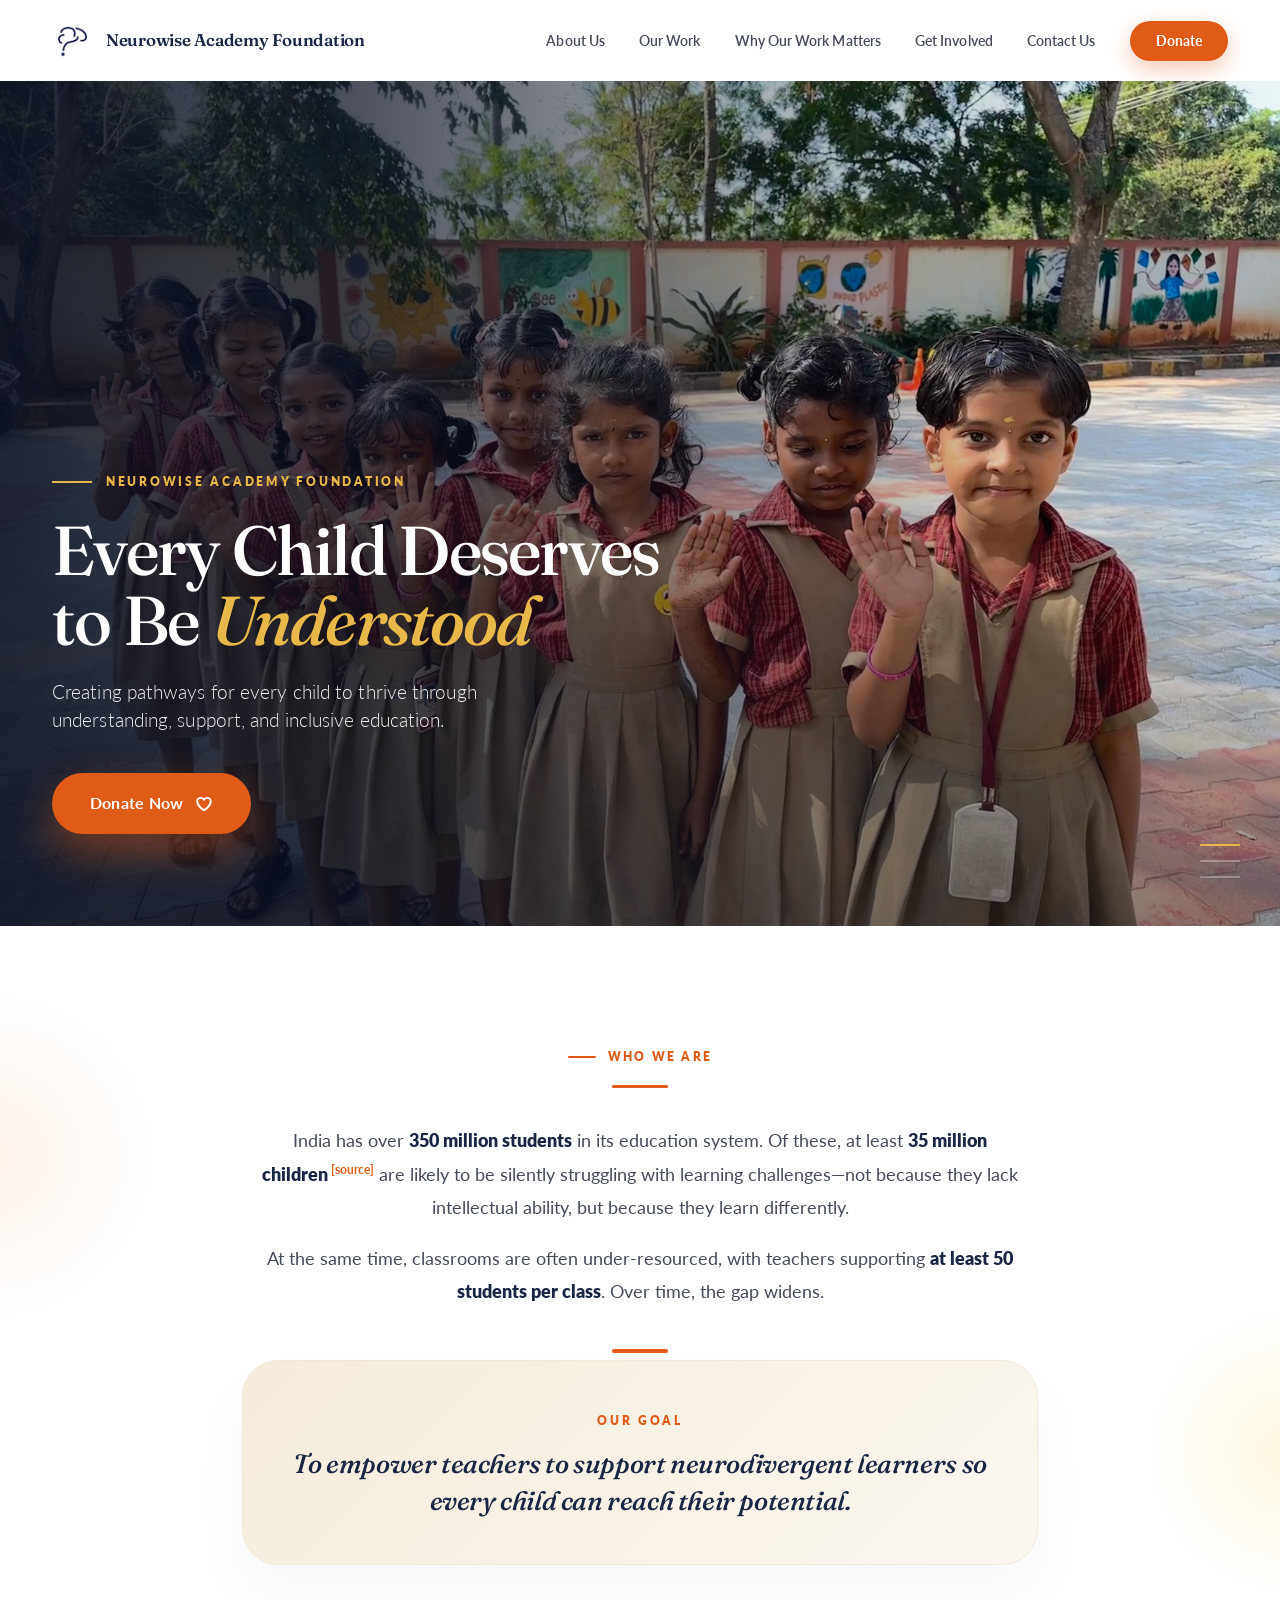
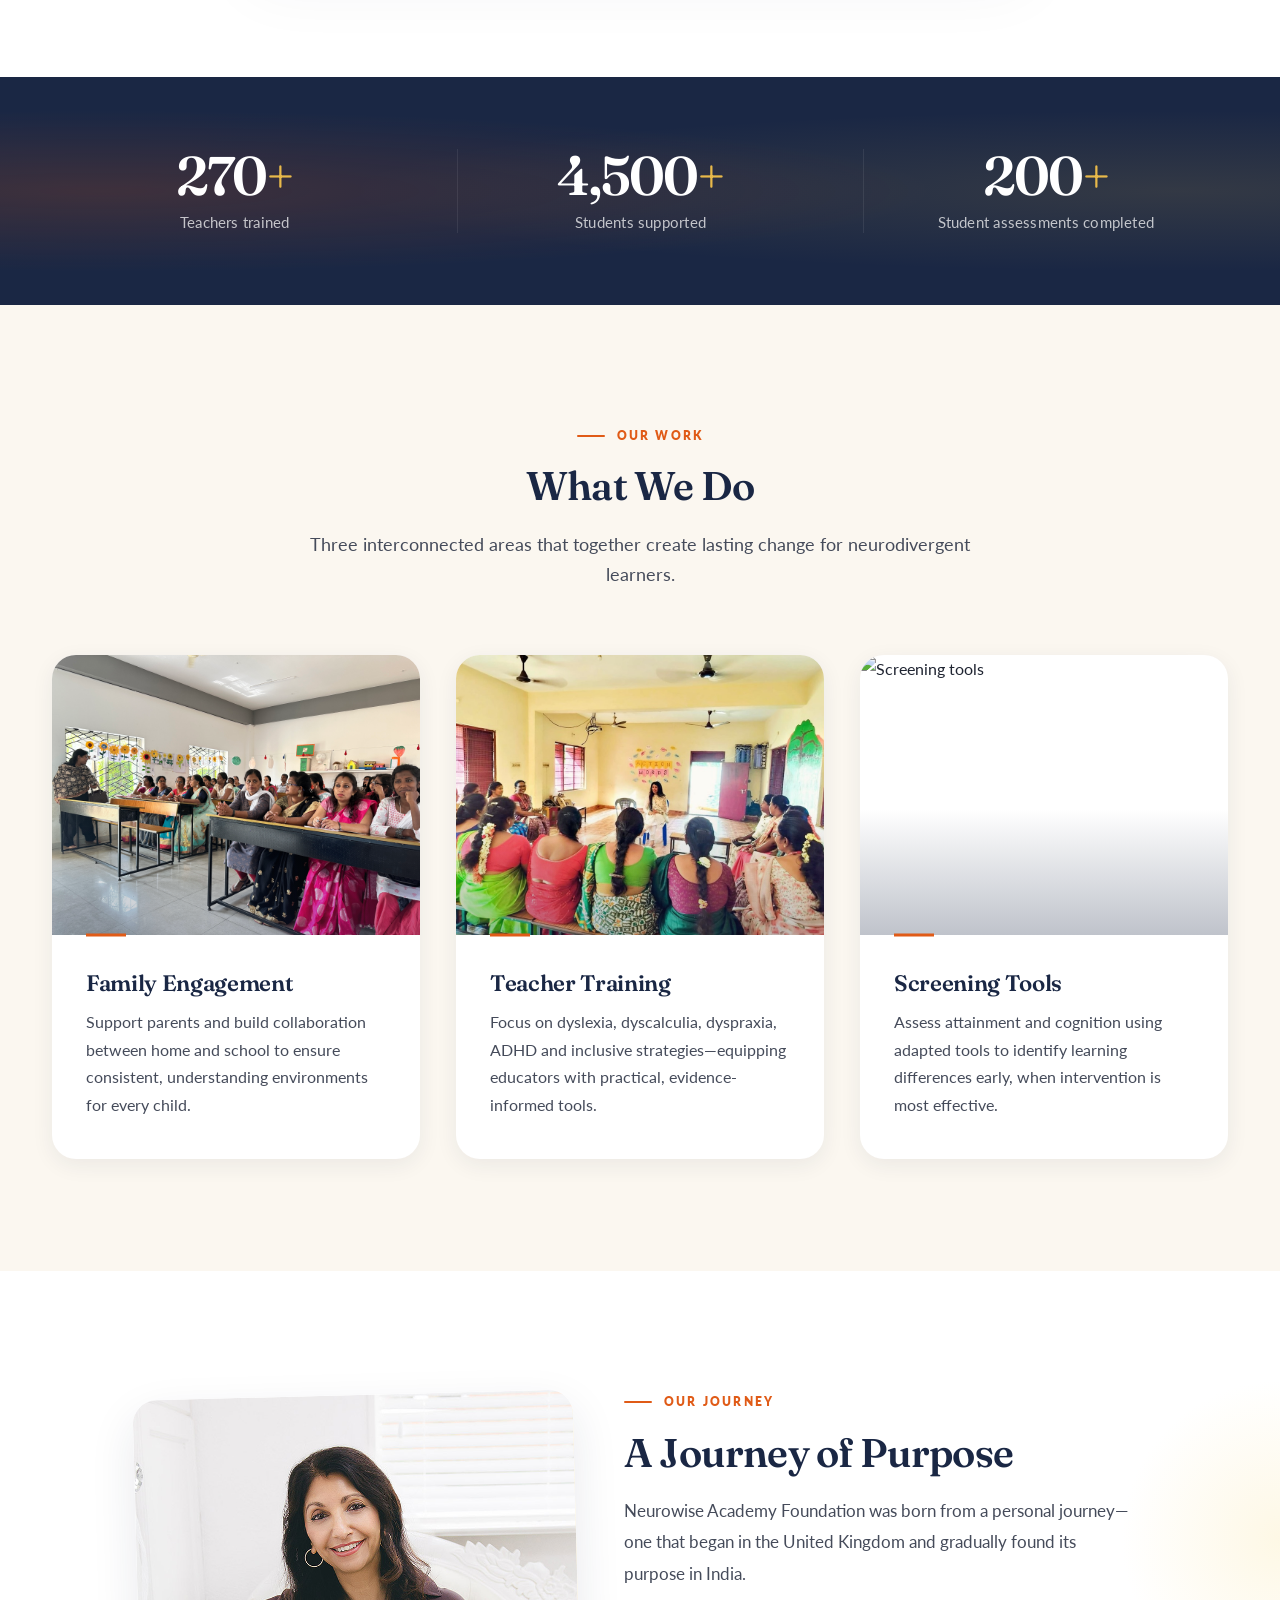
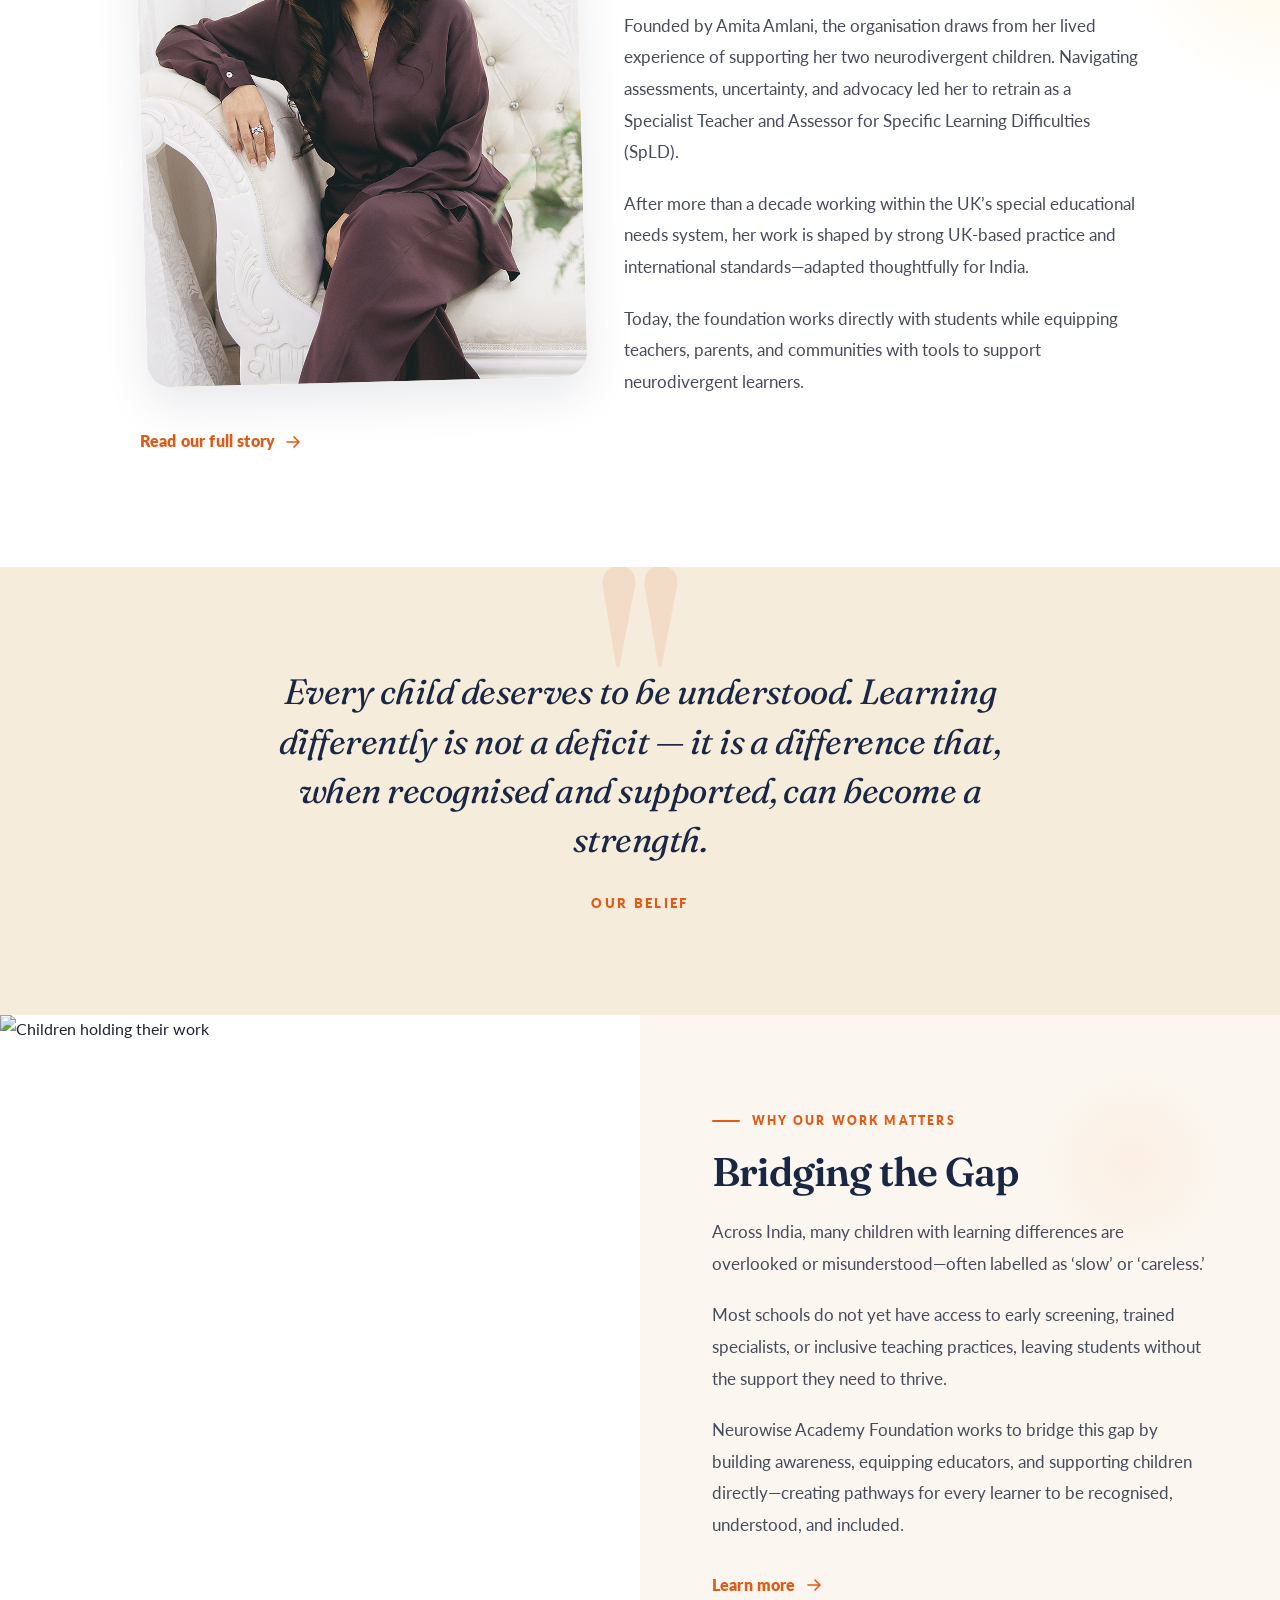
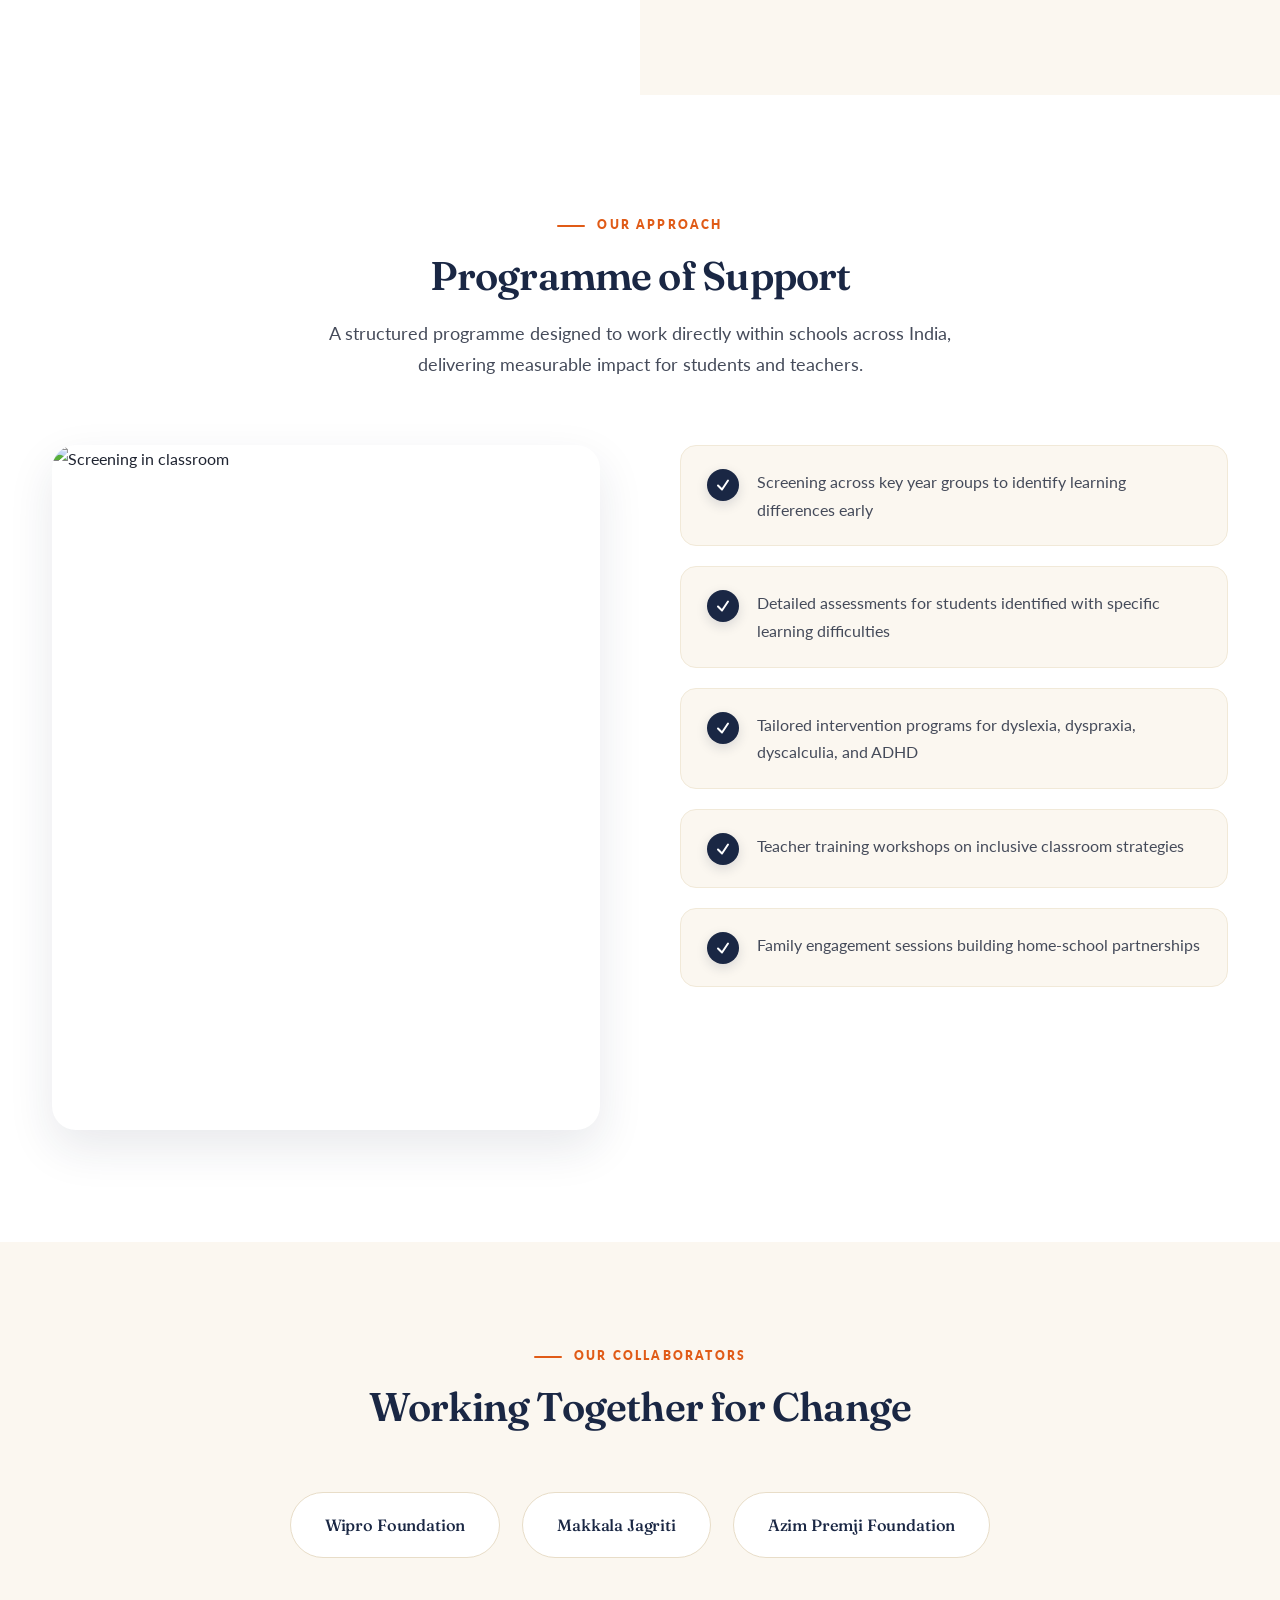
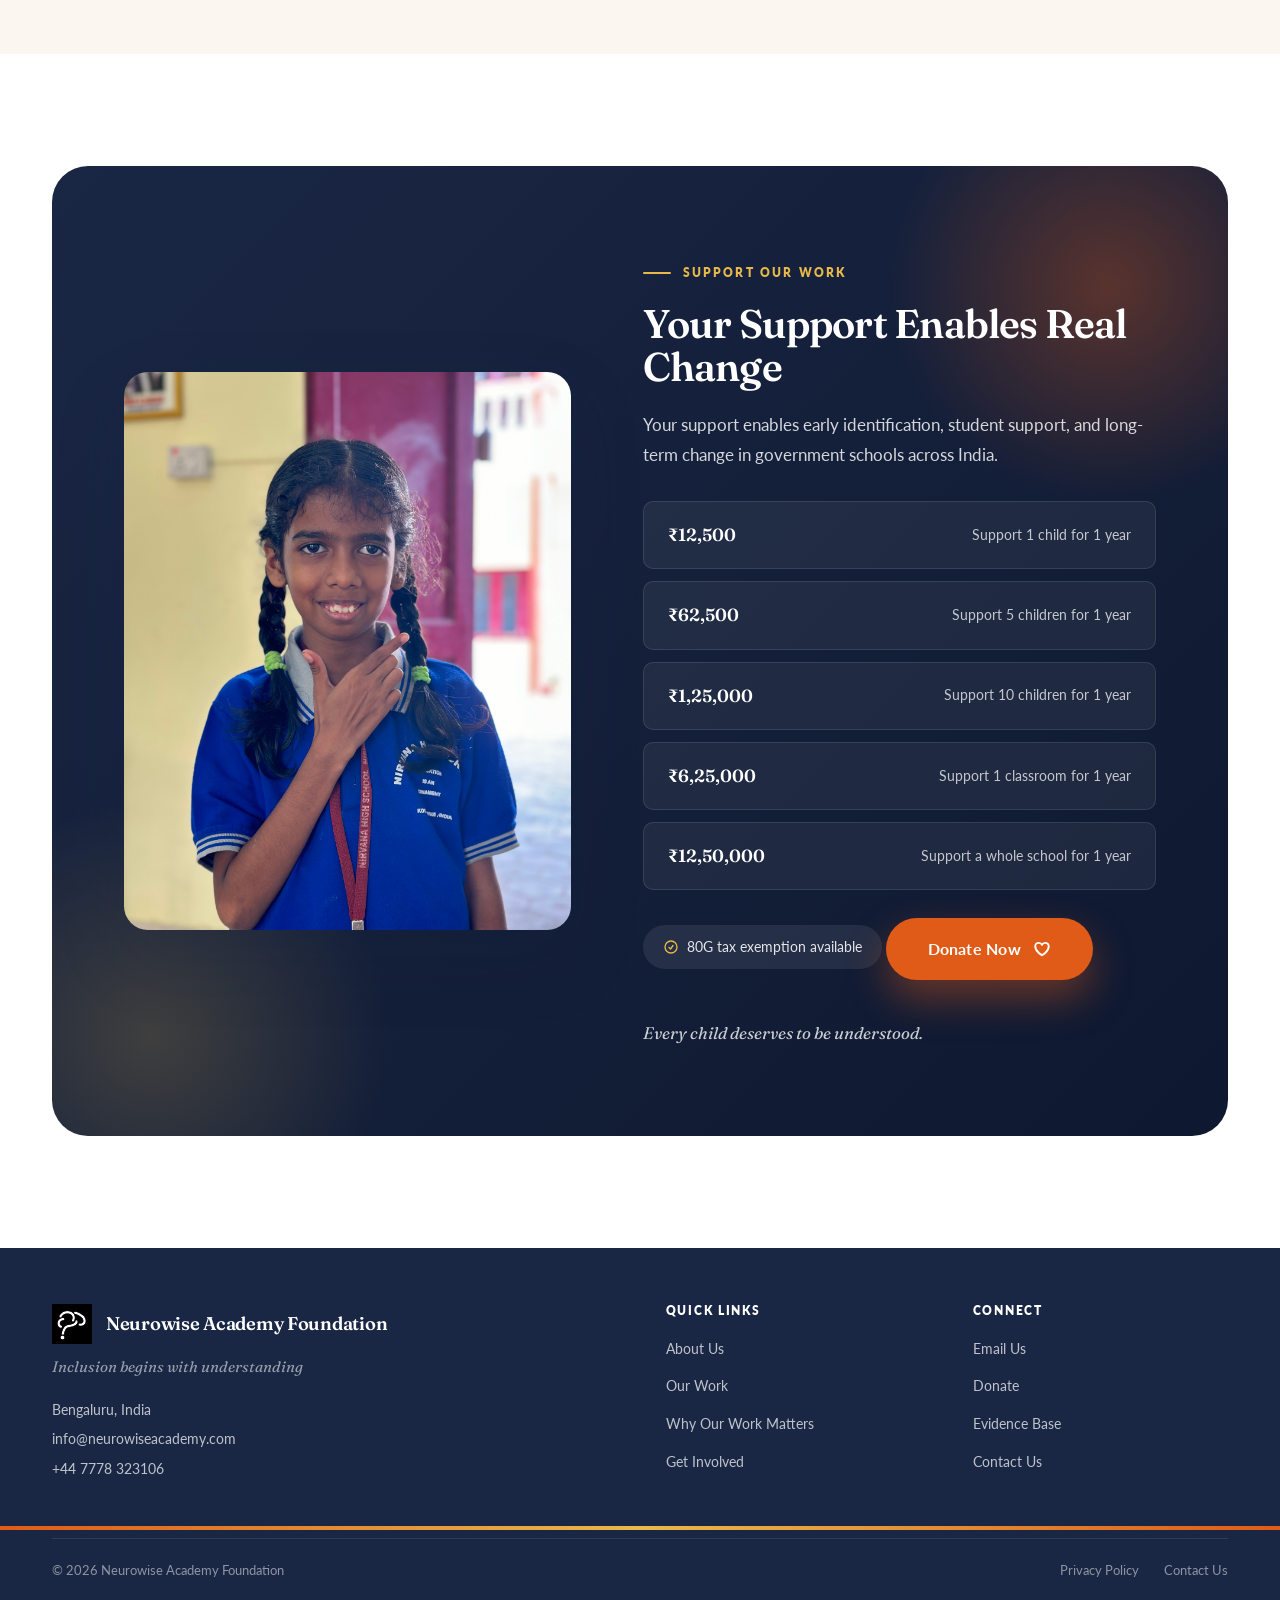
==== commit 5873ffc6: "Fix hero baked-text, redesign ops cards + involve layout, compliance grid - Hero: swap to hero-nirva" ====
--- a/index.html
+++ b/index.html
@@ -48,7 +48,7 @@
     <!-- Slide 1 -->
     <article class="hero-slide active" data-slide="0">
       <div class="hero-slide-bg">
-        <img src="images/hero-smiley.jpg" alt="Smiling school children" loading="eager">
+        <img src="images/hero-nirvana-school-wave.jpg" alt="Children waving at school" loading="eager">
       </div>
       <div class="hero-overlay"></div>
       <div class="hero-overlay-bottom"></div>
--- a/styles.css
+++ b/styles.css
@@ -1465,28 +1465,41 @@
   gap: 32px;
 }
 .ops-card {
-  padding: 40px 34px;
-  background: var(--bg-warm);
+  padding: 44px 36px;
+  background: #fff;
   border-radius: var(--radius-lg);
-  border-top: 4px solid var(--orange);
-  box-shadow: var(--shadow-sm);
-  transition: transform 0.3s var(--ease-out);
-}
-.ops-card:nth-child(2) { border-top-color: var(--navy); }
-.ops-card:nth-child(3) { border-top-color: var(--gold); }
-.ops-card:hover { transform: translateY(-5px); }
-.ops-card h3 { margin-bottom: 6px; font-size: 1.22rem; }
+  border: 1px solid var(--border-soft);
+  box-shadow: var(--shadow-xs);
+  transition: transform 0.35s var(--ease-out), box-shadow 0.35s var(--ease-out), border-color 0.3s var(--ease);
+  position: relative;
+}
+.ops-card:hover {
+  transform: translateY(-6px);
+  box-shadow: var(--shadow-md);
+  border-color: var(--border);
+}
+.ops-card::before {
+  content: attr(data-num);
+  position: absolute;
+  top: 28px; right: 32px;
+  font-family: var(--serif);
+  font-size: 2.4rem;
+  font-weight: 500;
+  font-style: italic;
+  color: var(--orange);
+  opacity: 0.18;
+  line-height: 1;
+}
+.ops-card h3 { margin-bottom: 8px; font-size: 1.3rem; padding-right: 60px; }
 .ops-size {
   font-family: var(--sans);
-  font-size: 0.76rem;
+  font-size: 0.74rem;
   font-weight: 800;
   color: var(--orange);
   text-transform: uppercase;
-  letter-spacing: 0.1em;
-  margin-bottom: 18px;
-}
-.ops-card:nth-child(2) .ops-size { color: var(--navy); }
-.ops-card:nth-child(3) .ops-size { color: #a88527; }
+  letter-spacing: 0.14em;
+  margin-bottom: 22px;
+}
 .ops-list {
   list-style: none;
   padding: 0;
@@ -1527,13 +1540,16 @@
   box-shadow: var(--shadow-sm);
   transition: transform 0.3s var(--ease-out), box-shadow 0.3s var(--ease-out);
 }
+.framework-card.framework-wide {
+  grid-column: 1 / -1;
+}
 .framework-card:hover {
   transform: translateY(-5px);
   box-shadow: var(--shadow-md);
 }
 .framework-img {
   flex-shrink: 0;
-  width: 160px;
+  width: 180px;
   background: linear-gradient(135deg, var(--navy) 0%, var(--navy-soft) 100%);
   position: relative;
   overflow: hidden;
@@ -1578,35 +1594,32 @@
 
 .compliance-grid {
   display: grid;
-  grid-template-columns: repeat(4, 1fr);
-  gap: 14px;
-  margin-top: 22px;
-  max-width: 640px;
+  grid-template-columns: repeat(2, 1fr);
+  gap: 12px;
+  margin-top: 18px;
+  width: 100%;
 }
 .compliance-box {
-  aspect-ratio: 1;
   display: flex;
-  flex-direction: column;
   align-items: center;
-  justify-content: center;
-  gap: 10px;
-  padding: 14px 10px;
+  gap: 12px;
+  padding: 14px 16px;
   background: var(--bg-warm);
-  border-radius: var(--radius);
+  border-radius: var(--radius-sm);
   border: 1px solid var(--border-soft);
-  text-align: center;
   transition: transform 0.3s var(--ease-out), border-color 0.3s var(--ease);
 }
 .compliance-box:hover {
-  transform: translateY(-3px);
   border-color: var(--orange);
+  background: #fff;
 }
 .compliance-box svg {
-  width: 28px; height: 28px;
+  width: 20px; height: 20px;
   color: var(--orange);
+  flex-shrink: 0;
 }
 .compliance-box span {
-  font-size: 0.8rem;
+  font-size: 0.88rem;
   font-weight: 700;
   color: var(--navy);
   line-height: 1.3;
@@ -1879,69 +1892,100 @@
 .involve-section { background: var(--bg); }
 .involve-grid {
   display: grid;
-  grid-template-columns: 1fr 1fr;
-  gap: 36px;
+  grid-template-columns: repeat(2, 1fr);
+  gap: 0;
+  max-width: 1120px;
+  margin: 0 auto;
+  border-top: 1px solid var(--border);
+  border-left: 1px solid var(--border);
 }
 .involve-card {
-  padding: 52px 42px;
+  padding: 56px 48px;
+  background: transparent;
+  border-right: 1px solid var(--border);
+  border-bottom: 1px solid var(--border);
+  transition: background 0.35s var(--ease);
+  position: relative;
+  overflow: hidden;
+  display: flex;
+  flex-direction: column;
+}
+.involve-card::before {
+  content: '';
+  position: absolute;
+  top: 0; left: 0;
+  width: 4px; height: 0;
+  background: var(--orange);
+  transition: height 0.4s var(--ease-out);
+}
+.involve-card:hover {
   background: var(--bg-warm);
-  border-radius: var(--radius-lg);
-  border: 1px solid var(--border-soft);
-  transition: transform 0.4s var(--ease-out), box-shadow 0.4s var(--ease-out), border-color 0.3s var(--ease);
-  position: relative;
-  overflow: hidden;
-}
-.involve-card::before {
-  content: '';
-  position: absolute;
-  top: -60px; right: -60px;
-  width: 180px; height: 180px;
-  background: radial-gradient(circle, var(--orange-soft) 0%, transparent 70%);
-  opacity: 0.5;
-  border-radius: 50%;
-  transition: transform 0.5s var(--ease-out);
-}
-.involve-card:hover {
-  transform: translateY(-8px);
-  box-shadow: var(--shadow-md);
-  border-color: var(--border);
-}
-.involve-card:hover::before { transform: scale(1.5); }
+}
+.involve-card:hover::before { height: 100%; }
 .involve-card-highlight {
   background: linear-gradient(135deg, var(--navy) 0%, var(--navy-deep) 100%);
-  border-color: transparent;
+  grid-column: 1 / -1;
+  padding: 64px 56px;
+  border: none;
+  display: grid;
+  grid-template-columns: 1fr auto;
+  gap: 40px;
+  align-items: center;
   color: #fff;
+  position: relative;
 }
 .involve-card-highlight::before {
+  content: '';
+  position: absolute;
+  top: -80px; right: -80px;
+  width: 320px; height: 320px;
   background: radial-gradient(circle, rgba(232,185,74,0.24) 0%, transparent 70%);
-  opacity: 0.8;
-}
-.involve-card-highlight h3 { color: #fff; }
-.involve-card-highlight p { color: rgba(255,255,255,0.82); }
-.involve-card-highlight .link-arrow { color: var(--gold); }
+  opacity: 0.9;
+  border-radius: 50%;
+  height: 320px; width: 320px;
+}
+.involve-card-highlight:hover { background: linear-gradient(135deg, var(--navy) 0%, var(--navy-deep) 100%); }
+.involve-card-highlight:hover::before { height: 320px; }
+.involve-card-highlight h3 { color: #fff; font-size: 2rem; }
+.involve-card-highlight p { color: rgba(255,255,255,0.92); font-size: 1.08rem; max-width: 560px; }
+.involve-card-highlight .involve-number { color: var(--gold); font-size: 0.82rem; }
+.involve-card-highlight .btn-donate {
+  white-space: nowrap;
+}
+.involve-highlight-text { position: relative; z-index: 1; }
+
 .involve-number {
   display: inline-block;
-  font-family: var(--serif);
-  font-size: 0.92rem;
+  font-family: var(--sans);
+  font-size: 0.72rem;
+  font-weight: 800;
+  font-style: normal;
+  text-transform: uppercase;
+  letter-spacing: 0.16em;
+  color: var(--orange);
+  margin-bottom: 22px;
+  position: relative;
+  z-index: 1;
+}
+.involve-card h3 {
+  margin-bottom: 18px;
+  position: relative;
+  z-index: 1;
+  font-size: 1.7rem;
   font-weight: 500;
-  font-style: italic;
-  color: var(--orange);
-  margin-bottom: 18px;
-  position: relative;
-  z-index: 1;
-}
-.involve-card-highlight .involve-number { color: var(--gold); }
-.involve-card h3 { margin-bottom: 16px; position: relative; z-index: 1; font-size: 1.5rem; }
+}
 .involve-card p {
   color: var(--text-mid);
-  font-size: 1rem;
+  font-size: 1.02rem;
   line-height: 1.8;
   margin-bottom: 18px;
   position: relative; z-index: 1;
 }
 .involve-card .link-arrow {
-  position: relative; z-index: 1;
-  margin-top: 12px;
+  position: relative;
+  z-index: 1;
+  margin-top: auto;
+  padding-top: 8px;
 }
 
 /* =========================================================
@@ -2288,6 +2332,8 @@
   .framework-grid { grid-template-columns: 1fr; }
 
   .involve-grid { grid-template-columns: 1fr; }
+  .involve-card { padding: 44px 32px; }
+  .involve-card-highlight { grid-template-columns: 1fr; gap: 24px; padding: 48px 32px; }
   .contact-grid { grid-template-columns: 1fr; gap: 52px; }
   .donate-grid { grid-template-columns: 1fr; }
   .compliance-grid { grid-template-columns: repeat(2, 1fr); }
